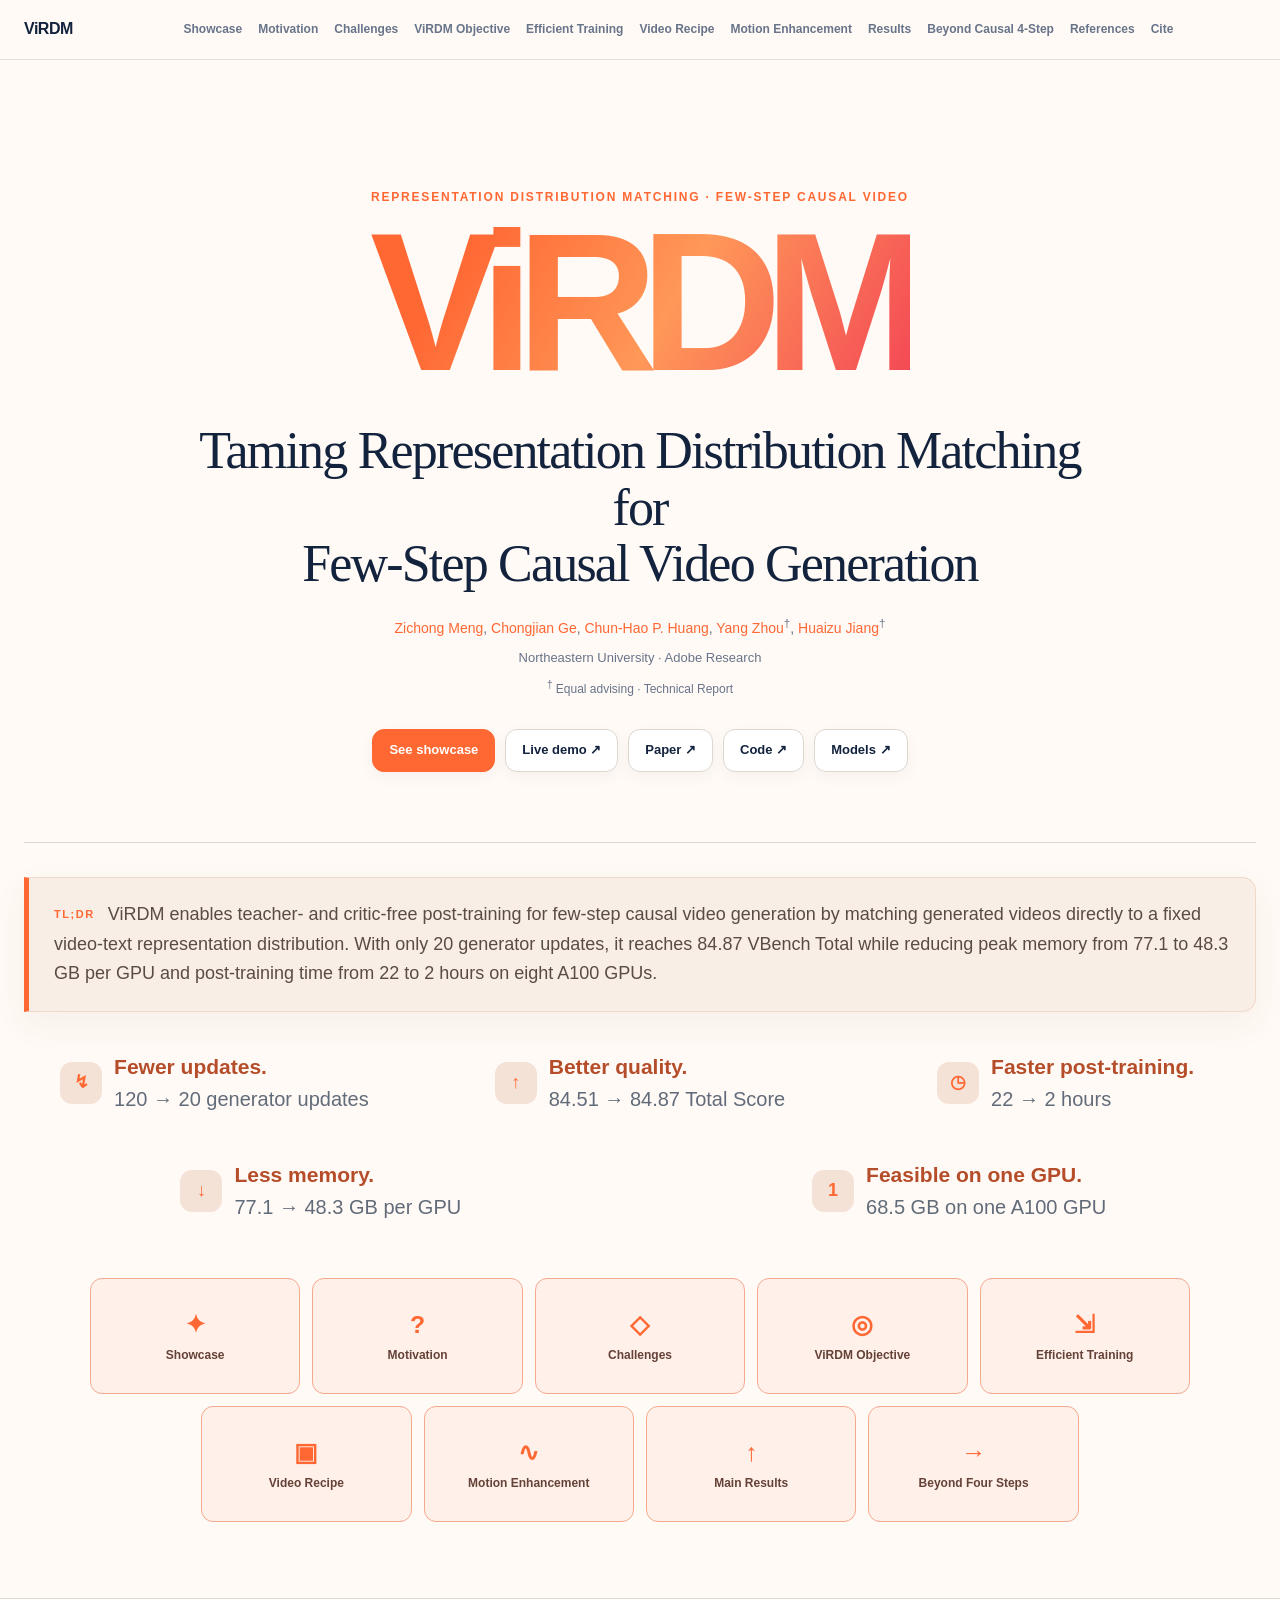
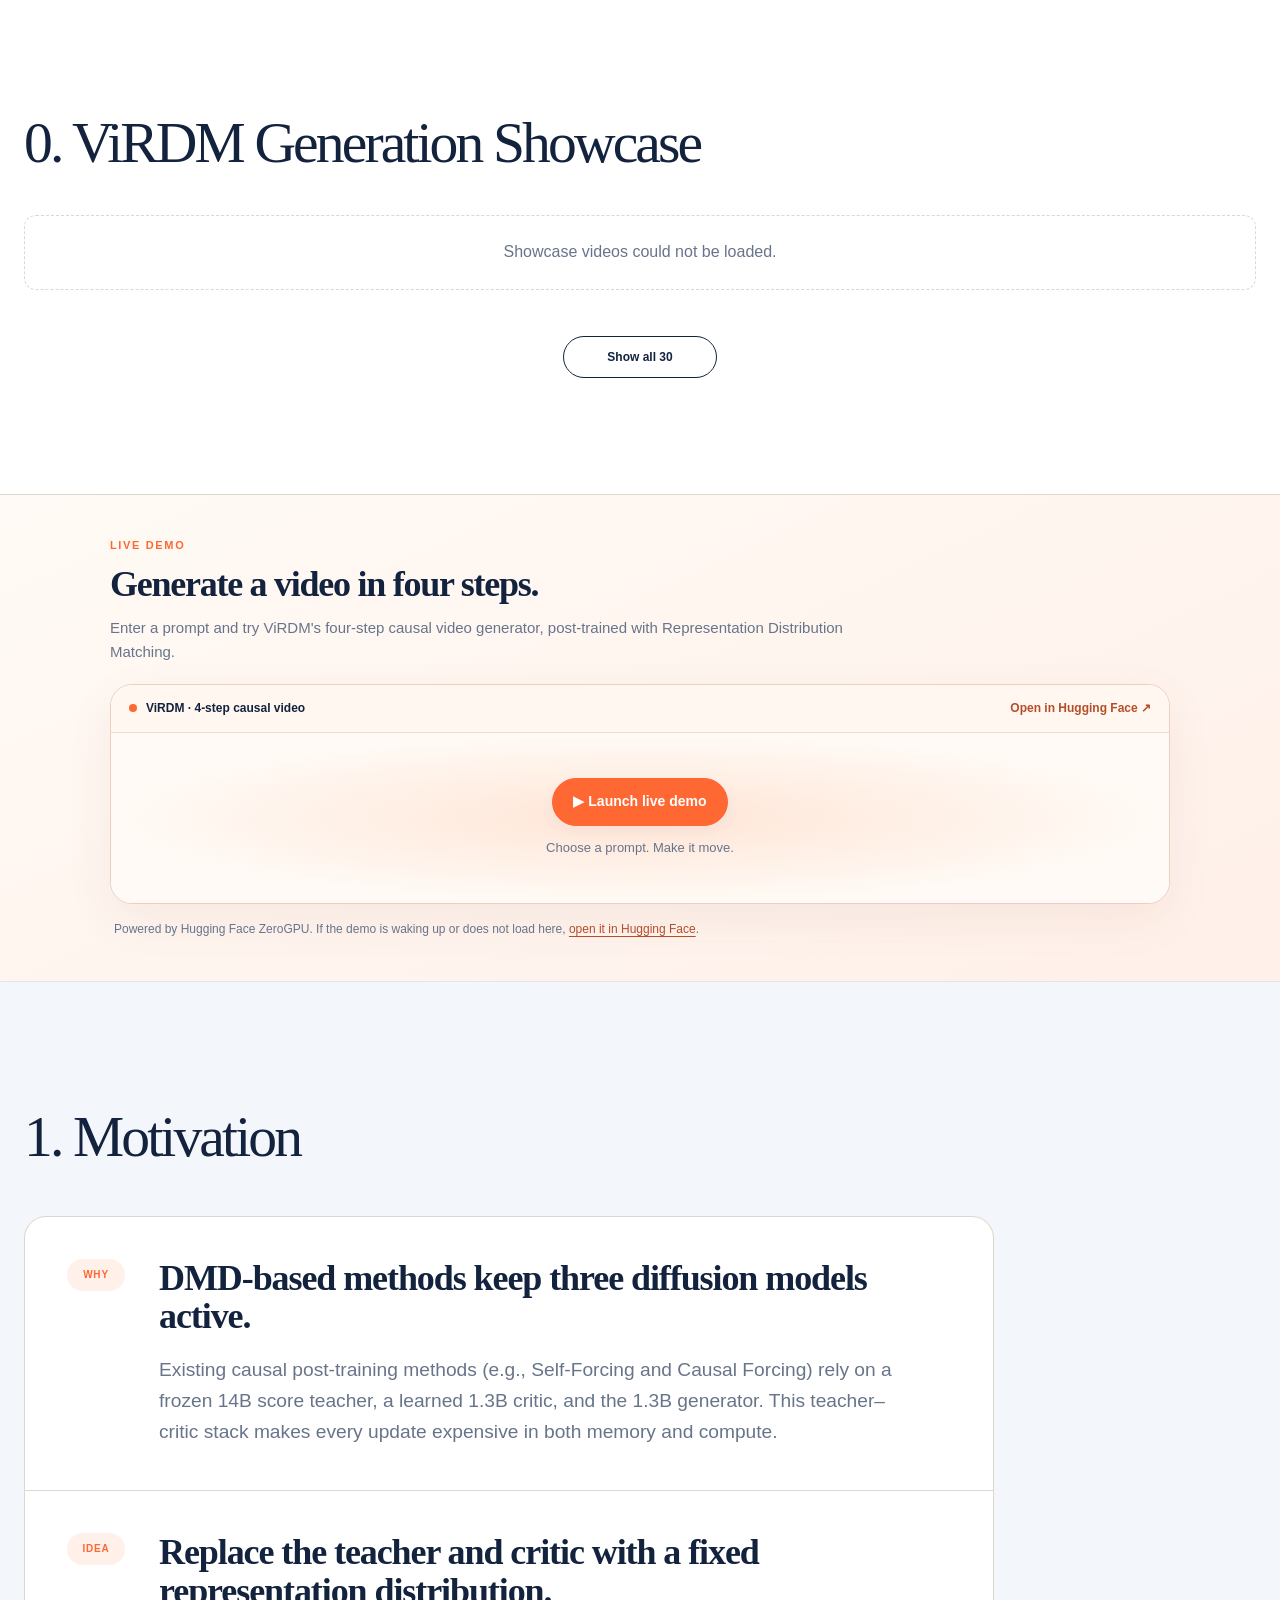
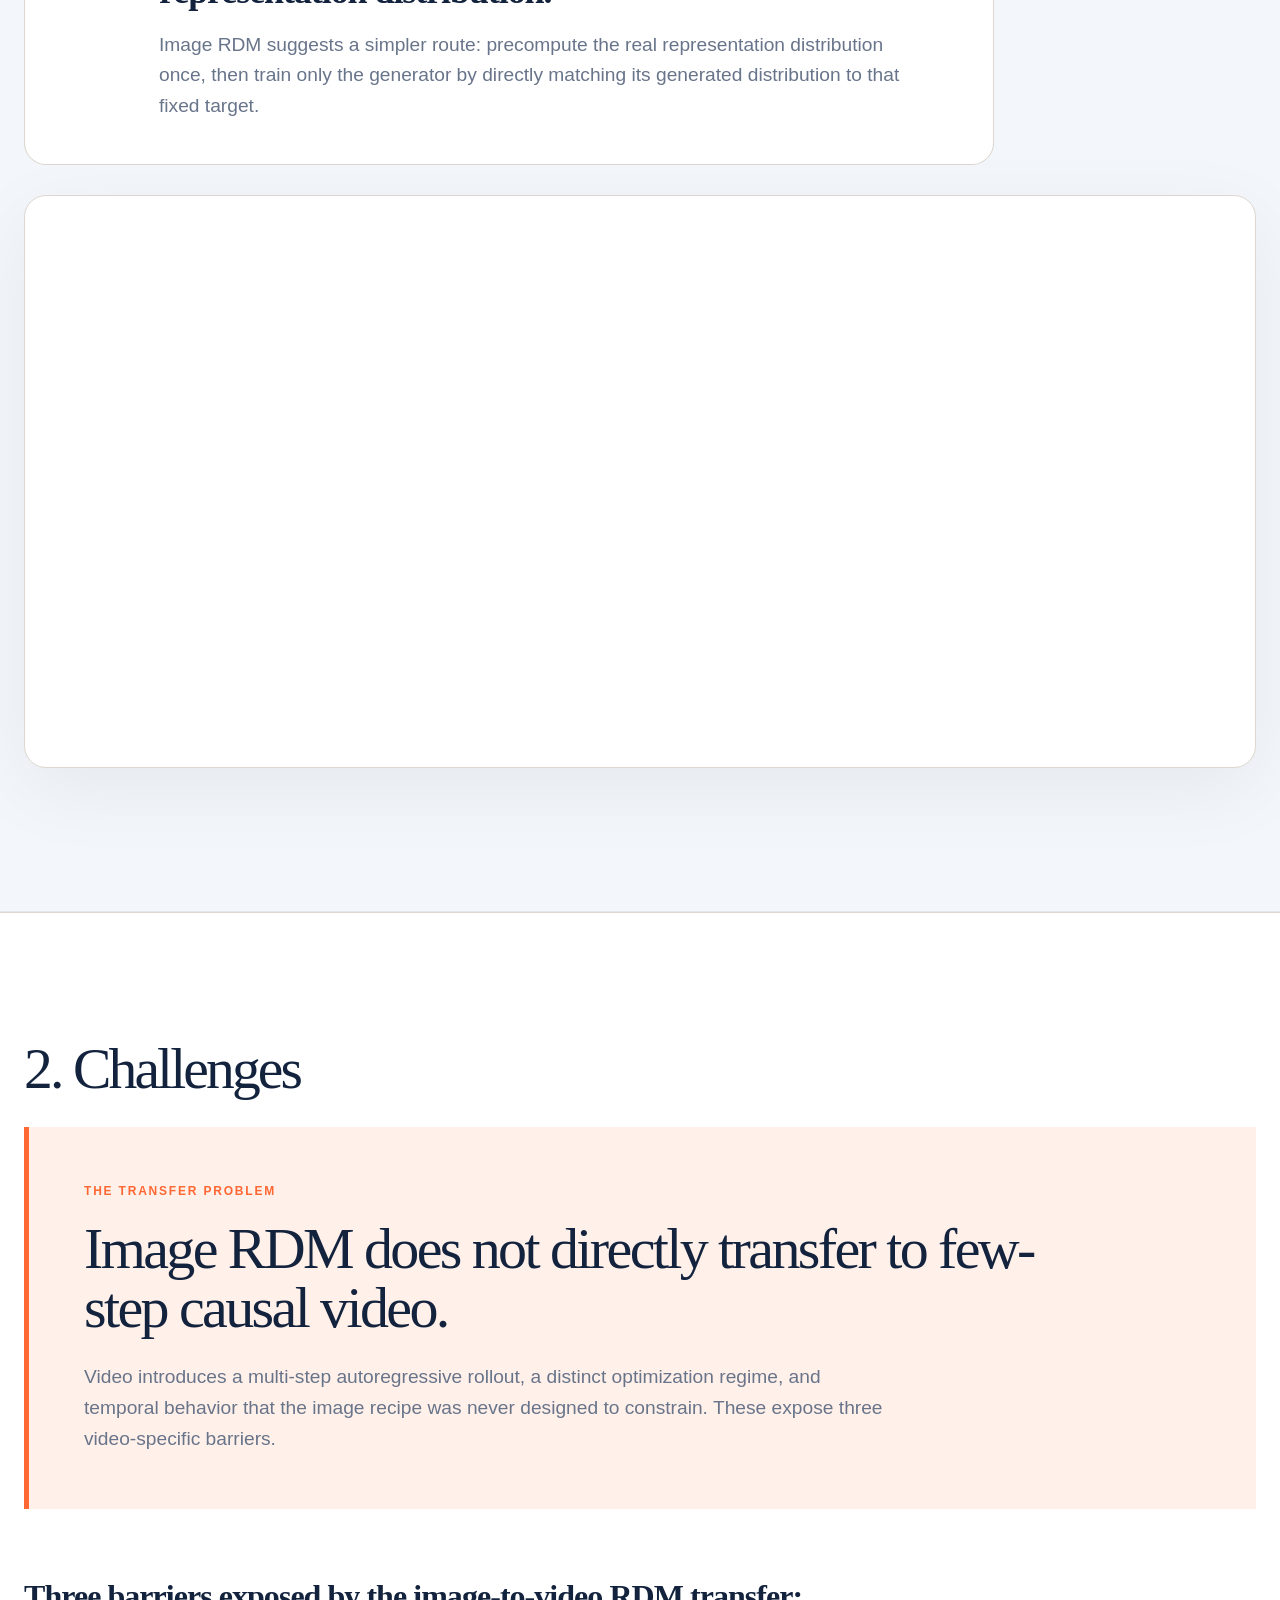
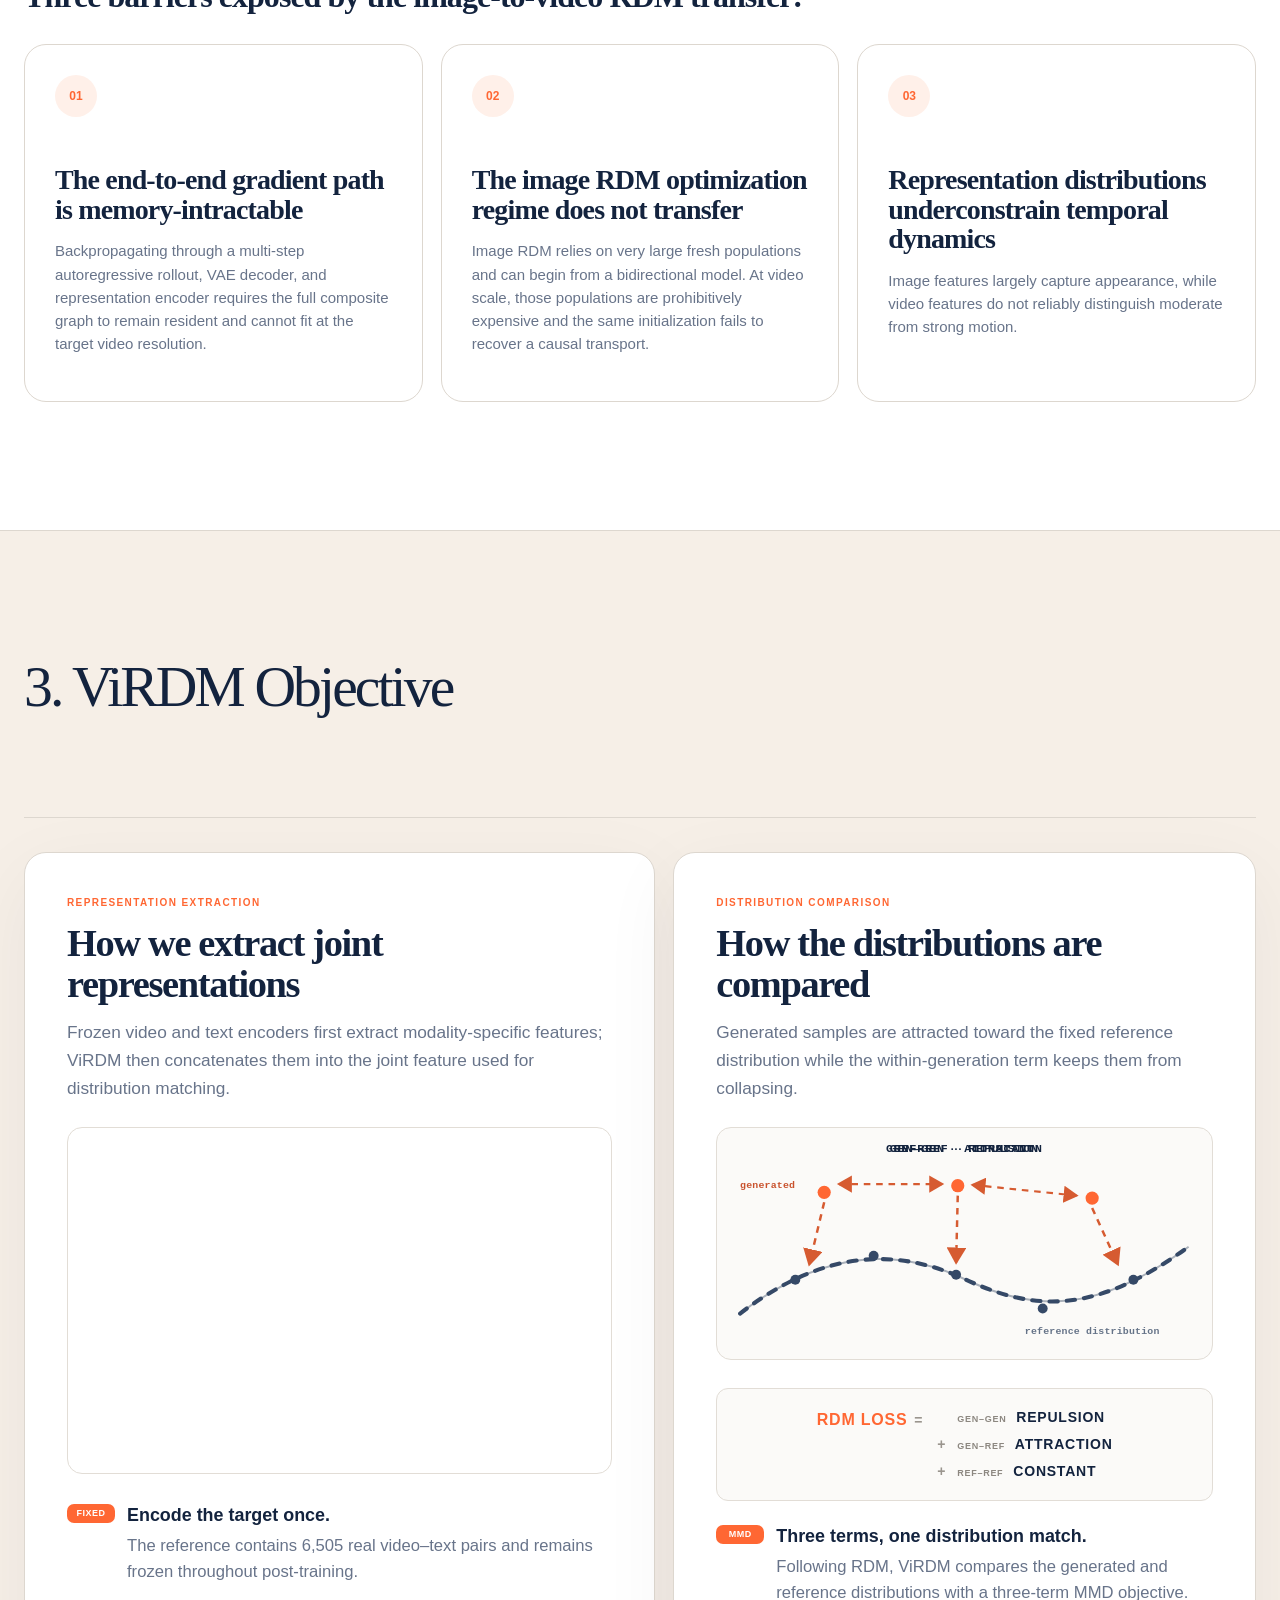
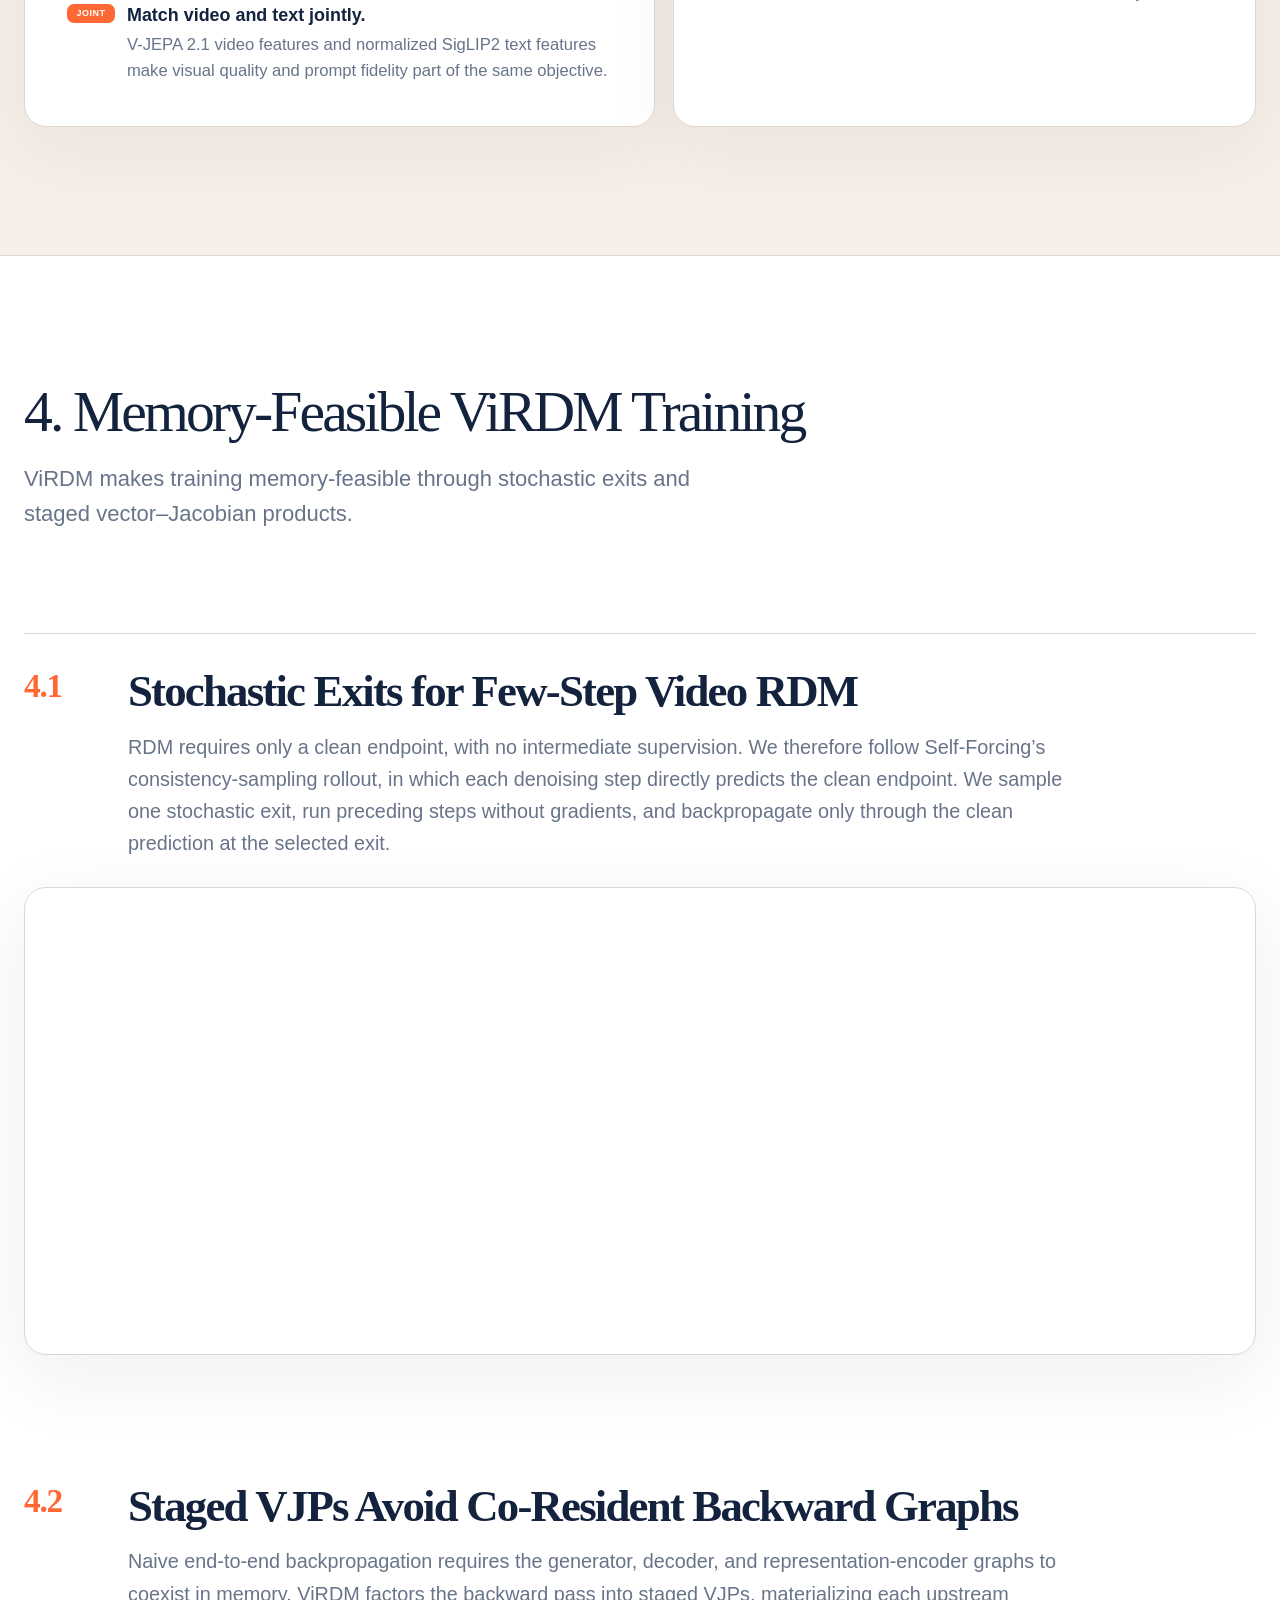
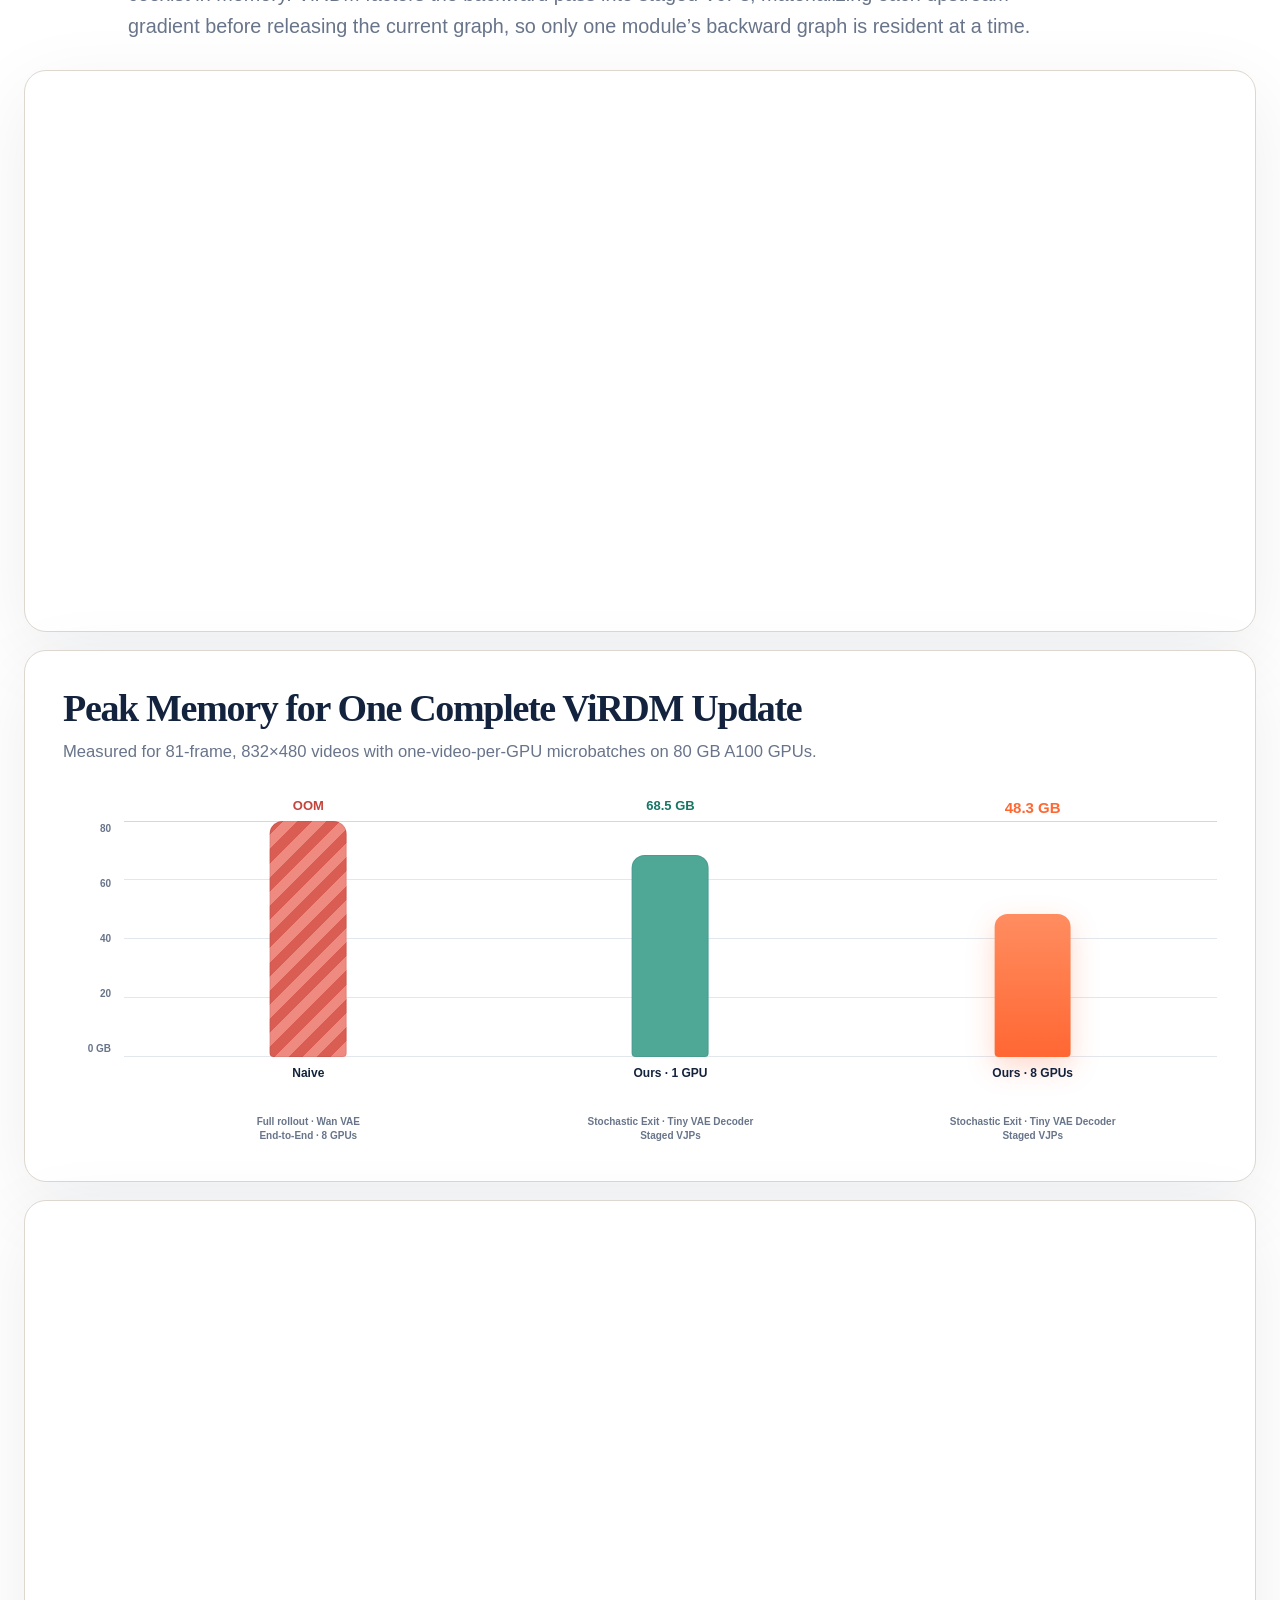
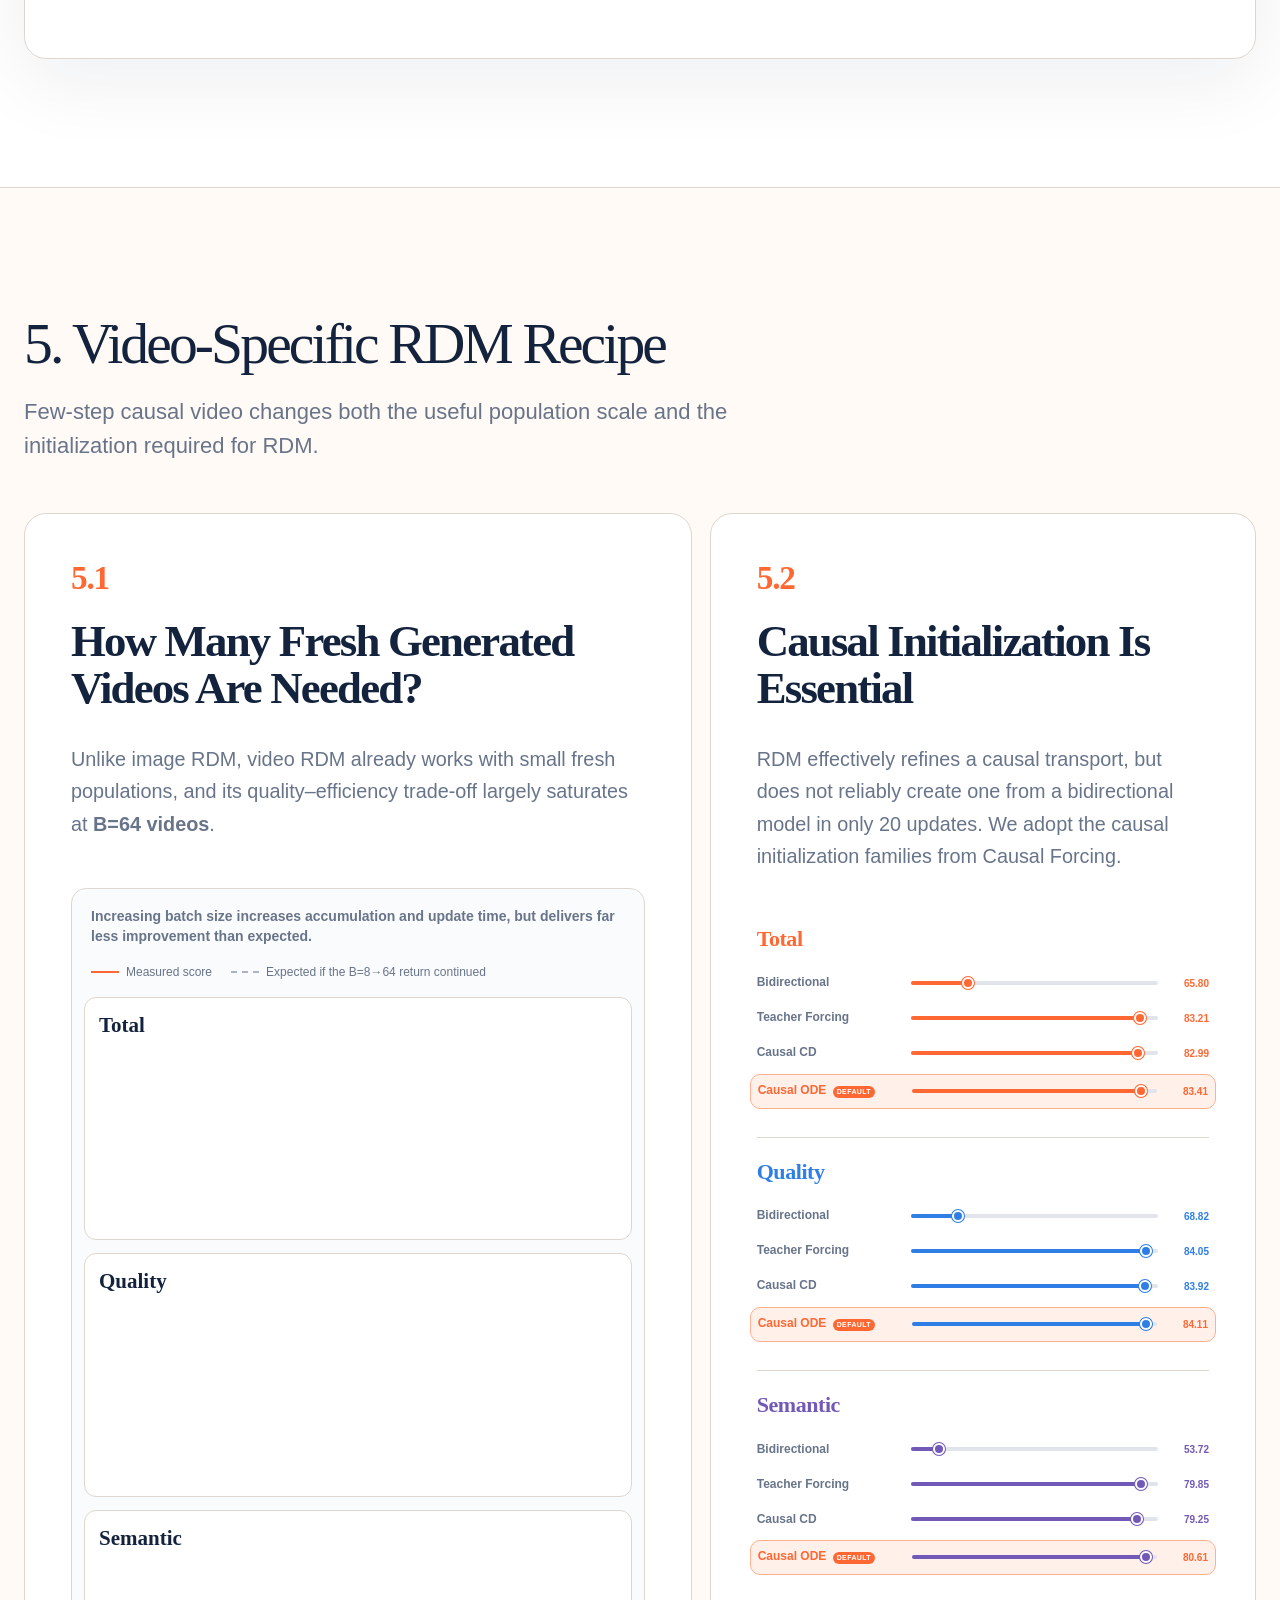
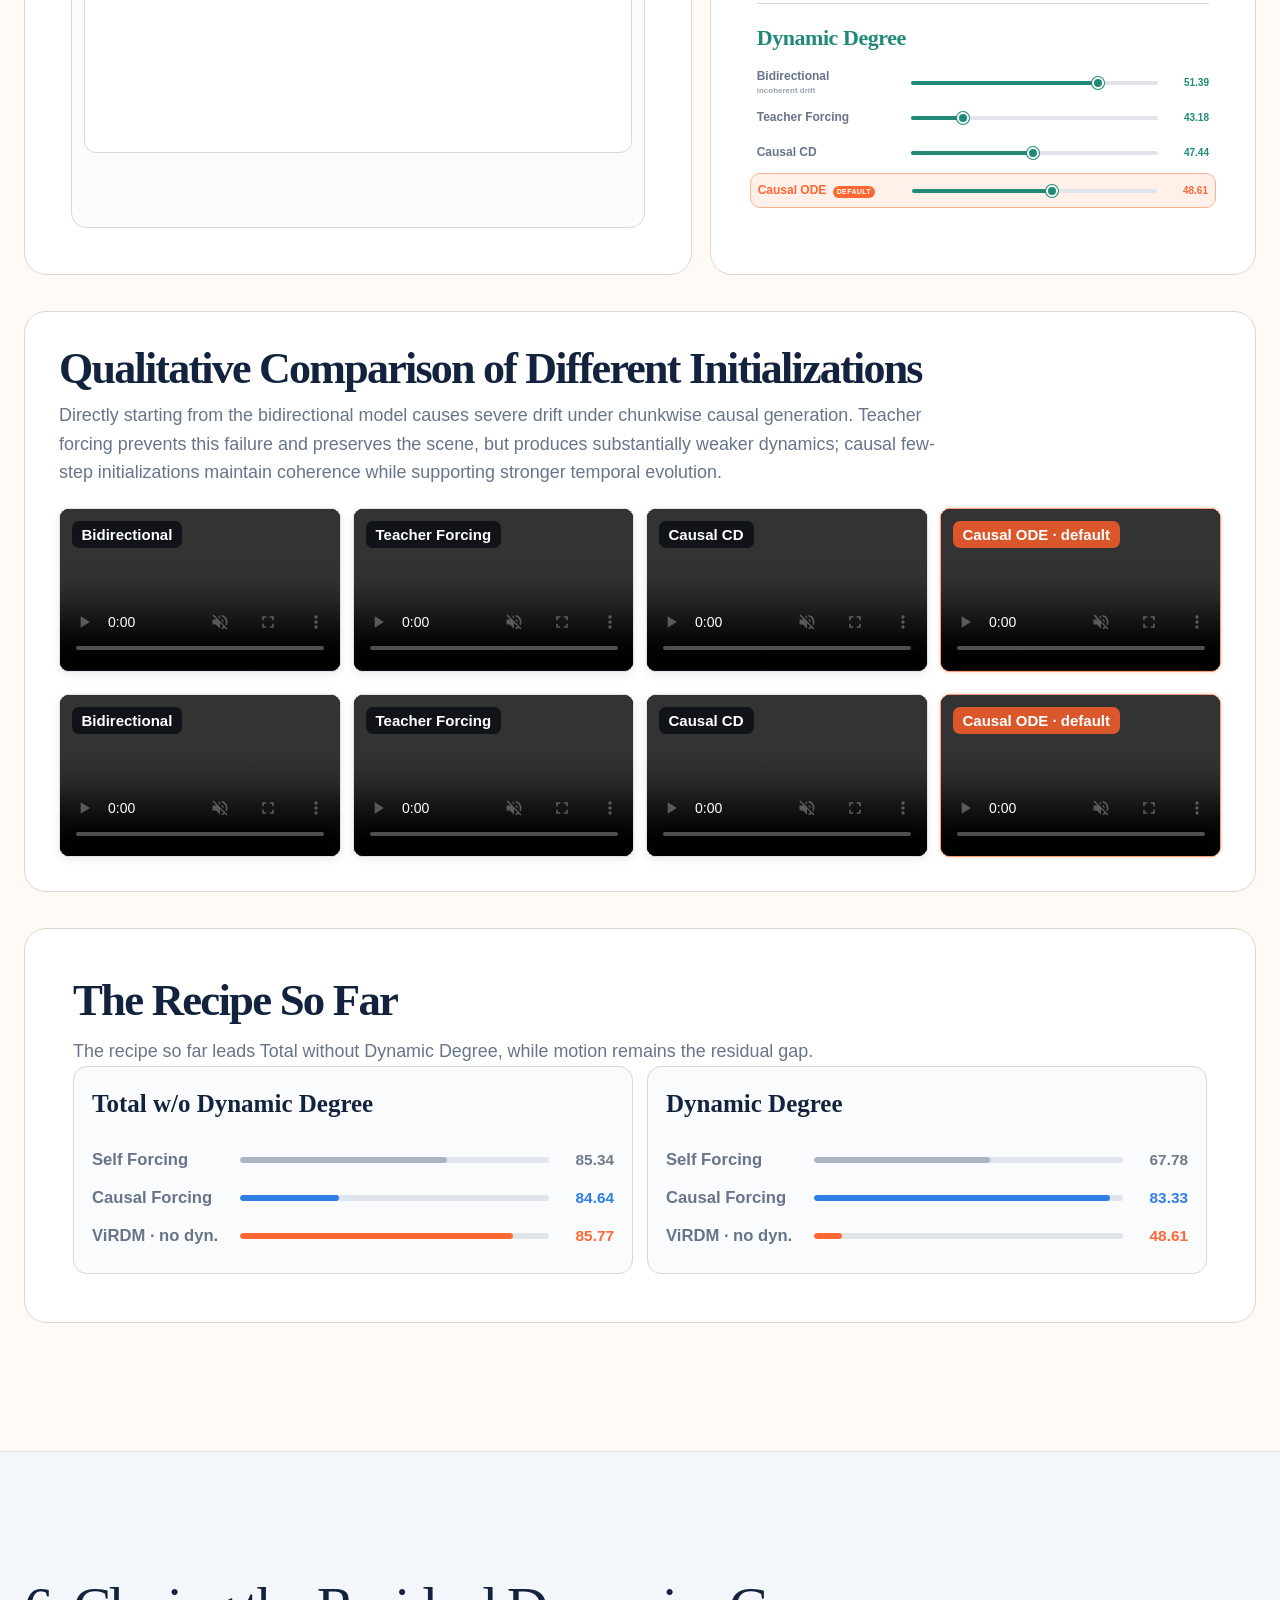
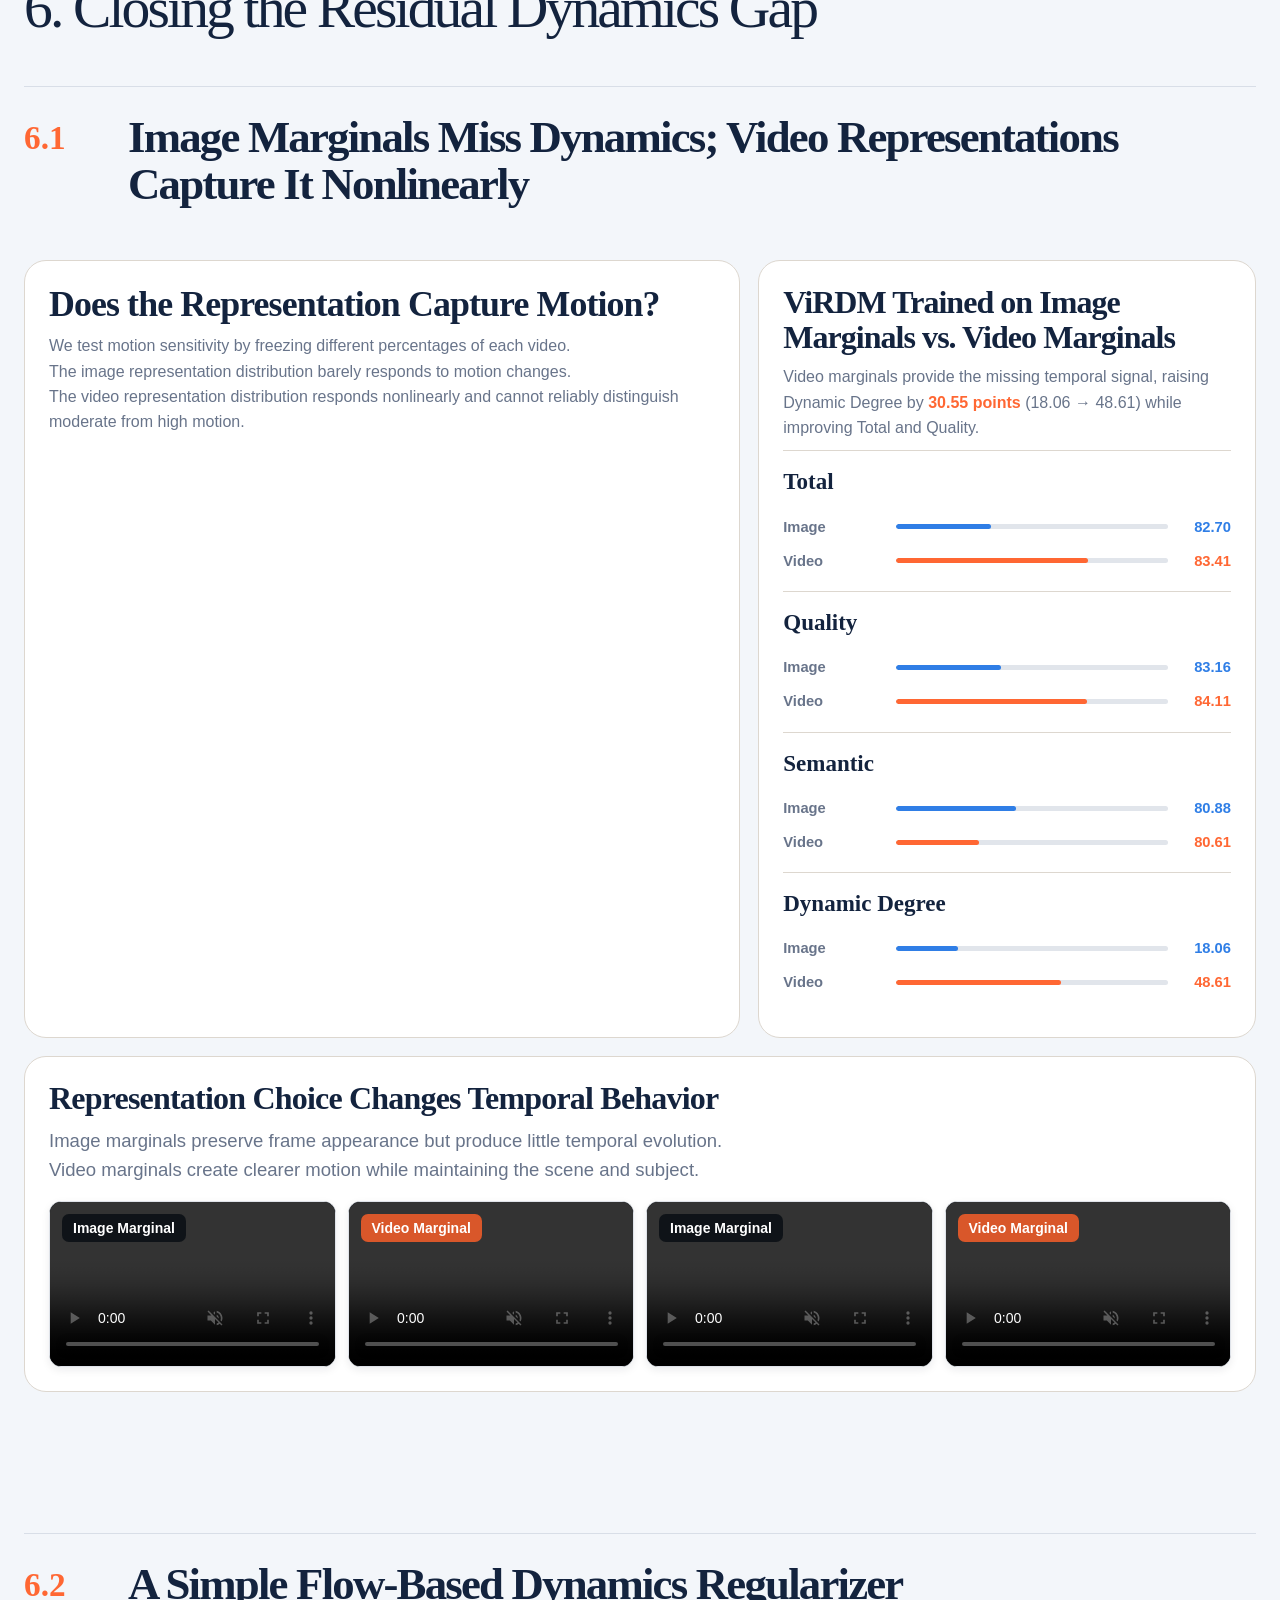
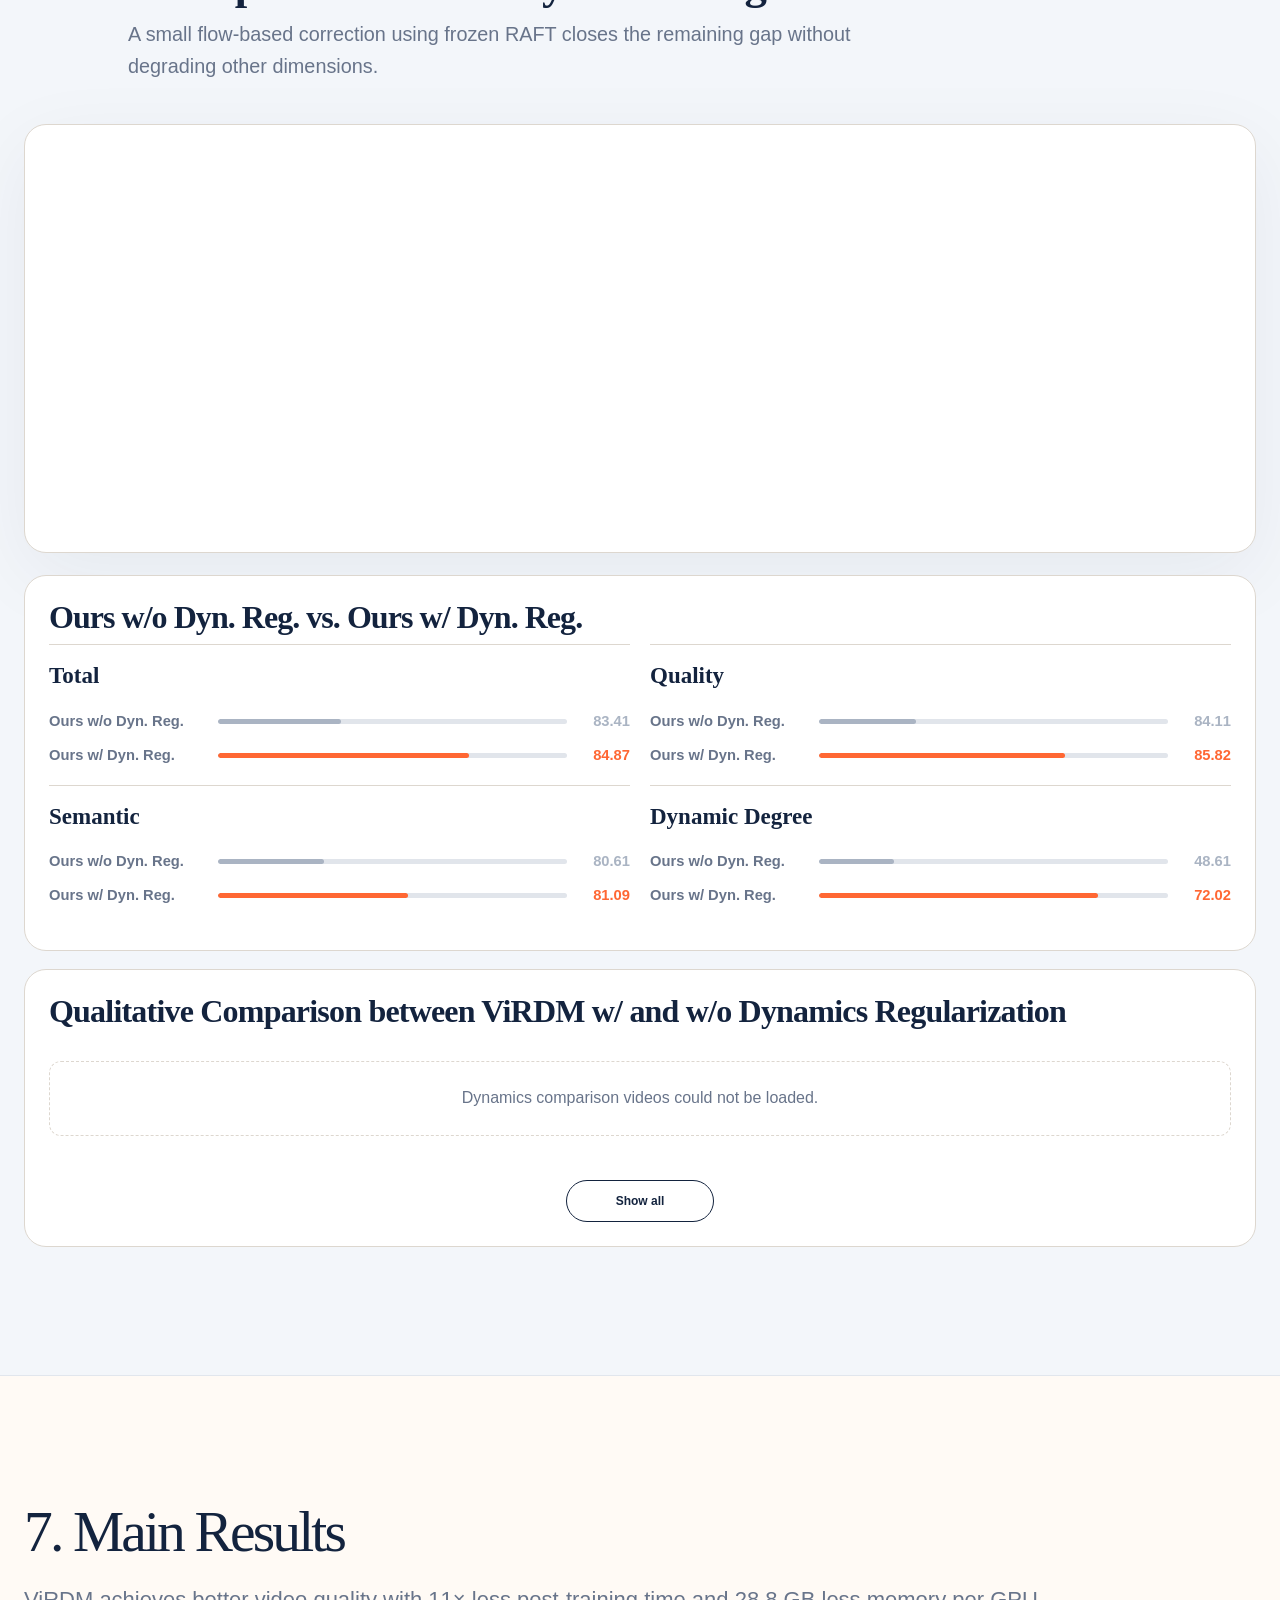
==== ViRDM/index.html @ 703e4b1f "update" ====
<!doctype html>
<html lang="en">
<head>
  <meta charset="utf-8">
  <meta name="viewport" content="width=device-width, initial-scale=1">
  <meta name="description" content="ViRDM removes the online teacher and critic from few-step causal video post-training by matching fixed representation distributions.">
  <meta name="theme-color" content="#fffaf5">
  <title>ViRDM — Few-Step Causal Video Generation</title>
  <link rel="stylesheet" href="assets/css/site.css?v=60">
</head>
<body>
  <aside class="floating-toc" aria-label="Page contents">
    <div class="floating-toc-head"><span>Contents</span><b id="toc-current">01</b></div>
    <div class="floating-toc-list">
      <div class="floating-toc-progress" aria-hidden="true"><i id="toc-progress"></i></div>
      <a href="#top" data-section="top"><span>01</span><strong>Title</strong></a>
      <a href="#showcase" data-section="showcase"><span>02</span><strong>Showcase</strong></a>
      <a href="#demo" data-section="demo"><span>03</span><strong>Live Demo</strong></a>
      <a href="#motivation" data-section="motivation"><span>04</span><strong>Motivation</strong></a>
      <a href="#challenges" data-section="challenges"><span>05</span><strong>Challenges</strong></a>
      <a href="#rdm-objective" data-section="rdm-objective"><span>06</span><strong>ViRDM Objective</strong></a>
      <a href="#efficient-training" data-section="efficient-training"><span>07</span><strong>Efficient Training</strong></a>
      <a href="#video-recipe" data-section="video-recipe"><span>08</span><strong>Video Recipe</strong></a>
      <a href="#motion-enhancement" data-section="motion-enhancement"><span>09</span><strong>Motion Enhancement</strong></a>
      <a href="#results" data-section="results"><span>10</span><strong>Main Results</strong></a>
      <a href="#beyond-causal-4-step" data-section="beyond-causal-4-step"><span>11</span><strong>Beyond Four Steps</strong></a>
      <a href="#references" data-section="references"><span>12</span><strong>References</strong></a>
      <a href="#cite" data-section="cite"><span>13</span><strong>Cite</strong></a>
    </div>
  </aside>

  <nav class="nav" aria-label="Main navigation">
    <a class="brand" href="#top">ViRDM</a>
    <div class="nav-links">
      <a href="#showcase">Showcase</a>
      <a href="#motivation">Motivation</a>
      <a href="#challenges">Challenges</a>
      <a href="#rdm-objective">ViRDM Objective</a>
      <a href="#efficient-training">Efficient Training</a>
      <a href="#video-recipe">Video Recipe</a>
      <a href="#motion-enhancement">Motion Enhancement</a>
      <a href="#results">Results</a>
      <a href="#beyond-causal-4-step">Beyond Causal 4-Step</a>
      <a href="#references">References</a>
      <a href="#cite">Cite</a>
    </div>
  </nav>

  <main id="top">
    <header class="hero shell">
      <p class="eyebrow">Representation Distribution Matching · Few-Step Causal Video</p>
      <h1><span>ViRDM</span></h1>
      <p class="paper-title">Taming Representation Distribution Matching for<br>Few-Step Causal Video Generation</p>
      <p class="authors"><a href="https://cr8br0ze.github.io/" target="_blank" rel="noreferrer">Zichong Meng</a>, <a href="https://chongjiange.github.io/" target="_blank" rel="noreferrer">Chongjian Ge</a>, <a href="https://paulchhuang.github.io/" target="_blank" rel="noreferrer">Chun-Hao P. Huang</a>, <a href="https://yzhou359.github.io/" target="_blank" rel="noreferrer">Yang Zhou</a><sup>&dagger;</sup>, <a href="https://jianghz.me/" target="_blank" rel="noreferrer">Huaizu Jiang</a><sup>&dagger;</sup></p>
      <p class="affiliations">Northeastern University · Adobe Research</p>
      <p class="authors-note"><sup>&dagger;</sup> Equal advising · Technical Report</p>
      <div class="hero-actions" aria-label="Project links">
        <a class="button button-primary" href="#showcase">See showcase</a>
        <a class="button" href="#demo">Live demo ↗</a>
        <a class="button" href="https://arxiv.org/abs/2609.28923" target="_blank" rel="noreferrer">Paper ↗</a>
        <a class="button" href="https://github.com/neu-vi/ViRDM" target="_blank" rel="noreferrer">Code ↗</a>
        <a class="button" href="https://huggingface.co/cr8br0ze/ViRDM" target="_blank" rel="noreferrer">Models ↗</a>
      </div>

      <div class="hero-rule"></div>
      <div class="hero-summary">
        <p class="hero-tldr"><span>TL;DR</span> ViRDM enables teacher- and critic-free post-training for few-step causal video generation by matching generated videos directly to a fixed video-text representation distribution. With only 20 generator updates, it reaches 84.87 VBench Total while reducing peak memory from 77.1 to 48.3 GB per GPU and post-training time from 22 to 2 hours on eight A100 GPUs.</p>
        <div class="key-point-list" aria-label="Headline results">
          <article><i aria-hidden="true">↯</i><p><strong>Fewer updates.</strong> 120 → 20 generator updates</p></article>
          <article><i aria-hidden="true">↑</i><p><strong>Better quality.</strong> 84.51 → 84.87 Total Score</p></article>
          <article><i aria-hidden="true">◷</i><p><strong>Faster post-training.</strong> 22 → 2 hours</p></article>
          <article><i aria-hidden="true">↓</i><p><strong>Less memory.</strong> 77.1 → 48.3 GB per GPU</p></article>
          <article><i aria-hidden="true">1</i><p><strong>Feasible on one GPU.</strong> 68.5 GB on one A100 GPU</p></article>
        </div>
      </div>
    </header>

    <nav class="jump-nav shell" aria-label="Project sections">
      <a href="#showcase"><i aria-hidden="true">✦</i><span>Showcase</span></a>
      <a href="#motivation"><i aria-hidden="true">?</i><span>Motivation</span></a>
      <a href="#challenges"><i aria-hidden="true">◇</i><span>Challenges</span></a>
      <a href="#rdm-objective"><i aria-hidden="true">◎</i><span>ViRDM Objective</span></a>
      <a href="#efficient-training"><i aria-hidden="true">⇲</i><span>Efficient Training</span></a>
      <a href="#video-recipe"><i aria-hidden="true">▣</i><span>Video Recipe</span></a>
      <a href="#motion-enhancement"><i aria-hidden="true">∿</i><span>Motion Enhancement</span></a>
      <a href="#results"><i aria-hidden="true">↑</i><span>Main Results</span></a>
      <a href="#beyond-causal-4-step"><i aria-hidden="true">→</i><span>Beyond Four Steps</span></a>
    </nav>

    <section class="showcase-section" id="showcase">
      <div class="shell">
        <div class="section-head showcase-head">
          <h2>0. ViRDM Generation Showcase</h2>
        </div>
        <div class="showcase-grid" id="showcase-grid"></div>
        <button class="showcase-toggle" id="showcase-toggle" type="button" aria-expanded="false">Show all 30</button>
      </div>
    </section>

    <section class="live-demo-section" id="demo" aria-labelledby="live-demo-title">
      <div class="shell">
        <div class="live-demo-head">
          <p class="section-index">Live demo</p>
          <h2 id="live-demo-title">Generate a video in four steps.</h2>
          <p class="live-demo-copy">Enter a prompt and try ViRDM's four-step causal video generator, post-trained with Representation Distribution Matching.</p>
        </div>
        <div class="live-demo-panel">
          <div class="live-demo-toolbar">
            <span><i aria-hidden="true"></i>ViRDM · 4-step causal video</span>
            <div class="live-demo-tools">
              <button id="collapse-live-demo" type="button" hidden>Collapse demo</button>
              <a href="https://huggingface.co/spaces/cr8br0ze/ViRDM" target="_blank" rel="noopener noreferrer">Open in Hugging Face ↗</a>
            </div>
          </div>
          <div class="live-demo-stage" id="live-demo-stage">
            <div class="live-demo-launch">
              <button class="button button-primary" id="launch-live-demo" type="button">▶ Launch live demo</button>
              <p>Choose a prompt. Make it move.</p>
            </div>
          </div>
          <template id="live-demo-template">
            <iframe
              class="live-demo-frame"
              src="https://cr8br0ze-virdm.hf.space/"
              title="ViRDM live demo: generate a video from a text prompt"
              allow="autoplay; fullscreen"
              allowfullscreen
            ></iframe>
          </template>
        </div>
        <p class="live-demo-note">Powered by Hugging Face ZeroGPU. If the demo is waking up or does not load here, <a href="https://huggingface.co/spaces/cr8br0ze/ViRDM" target="_blank" rel="noopener noreferrer">open it in Hugging Face</a>.</p>
      </div>
    </section>

    <section class="section shell" id="motivation">
      <div class="section-head">
        <h2>1. Motivation</h2>
      </div>

      <div class="overview-copy">
        <article>
          <span>Why</span>
          <div>
            <h3>DMD-based methods keep three diffusion models active.</h3>
            <p>Existing causal post-training methods (e.g., Self-Forcing and Causal Forcing) rely on a frozen 14B score teacher, a learned 1.3B critic, and the 1.3B generator. This teacher–critic stack makes every update expensive in both memory and compute.</p>
          </div>
        </article>
        <article>
          <span>Idea</span>
          <div>
            <h3>Replace the teacher and critic with a fixed representation distribution.</h3>
            <p>Image RDM suggests a simpler route: precompute the real representation distribution once, then train only the generator by directly matching its generated distribution to that fixed target.</p>
          </div>
        </article>
      </div>

      <figure class="overview-diagram idea-teaser">
        <object data="assets/figures/virdm_overview.svg?v=16" type="image/svg+xml" aria-label="Animated comparison of DMD-based post-training and ViRDM"></object>
      </figure>
    </section>

    <section class="section findings-section" id="challenges">
      <div class="shell">
      <div class="challenge-intro">
        <h2>2. Challenges</h2>
      </div>

      <div class="transfer-question">
        <p class="section-index">The transfer problem</p>
        <h3>Image RDM does not directly transfer to few-step causal video.</h3>
        <p class="transfer-detail">Video introduces a multi-step autoregressive rollout, a distinct optimization regime, and temporal behavior that the image recipe was never designed to constrain. These expose three video-specific barriers.</p>
      </div>

      <div class="barrier-heading">
        <h3>Three barriers exposed by the image-to-video RDM transfer:</h3>
      </div>

      <div class="finding-grid">
        <article class="finding">
          <span class="finding-number">01</span>
          <h3>The end-to-end gradient path is memory-intractable</h3>
          <p>Backpropagating through a multi-step autoregressive rollout, VAE decoder, and representation encoder requires the full composite graph to remain resident and cannot fit at the target video resolution.</p>
        </article>
        <article class="finding">
          <span class="finding-number">02</span>
          <h3>The image RDM optimization regime does not transfer</h3>
          <p>Image RDM relies on very large fresh populations and can begin from a bidirectional model. At video scale, those populations are prohibitively expensive and the same initialization fails to recover a causal transport.</p>
        </article>
        <article class="finding">
          <span class="finding-number">03</span>
          <h3>Representation distributions underconstrain temporal dynamics</h3>
          <p>Image features largely capture appearance, while video features do not reliably distinguish moderate from strong motion.</p>
        </article>
      </div>
      </div>
    </section>

    <section class="method-band rdm-method-band" id="rdm-objective">
      <div class="shell">
        <div class="section-head">
          <h2 class="method-title">3. ViRDM Objective</h2>
        </div>

        <section class="rdm-intro" aria-label="Video RDM definition">
          <div class="rdm-definition-grid">
            <article class="rdm-representation-panel">
              <p class="rdm-kicker">Representation extraction</p>
              <h4>How we extract joint representations</h4>
              <p class="rdm-panel-lede">Frozen video and text encoders first extract modality-specific features; ViRDM then concatenates them into the joint feature used for distribution matching.</p>

              <div class="rdm-representation-animation">
                <object data="assets/figures/representation_extraction.svg?v=9" type="image/svg+xml" aria-label="Two-phase extraction of joint video-text representations using V-JEPA 2.1 and SigLIP2"></object>
              </div>

              <ul class="rdm-find-list">
                <li><span>FIXED</span><p><strong>Encode the target once.</strong> The reference contains 6,505 real video–text pairs and remains frozen throughout post-training.</p></li>
                <li><span>JOINT</span><p><strong>Match video and text jointly.</strong> V-JEPA 2.1 video features and normalized SigLIP2 text features make visual quality and prompt fidelity part of the same objective.</p></li>
              </ul>
            </article>

            <article class="rdm-comparison-panel">
              <p class="rdm-kicker">Distribution comparison</p>
              <h4>How the distributions are compared</h4>
              <p class="rdm-panel-lede">Generated samples are attracted toward the fixed reference distribution while the within-generation term keeps them from collapsing.</p>

              <svg class="rdm-manifold" viewBox="0 0 600 280" role="img" aria-label="Animated three-term distribution comparison: generated-generated repulsion, generated-reference attraction, and a constant reference-reference term">
                <defs>
                  <marker id="rdm-arrow" markerWidth="8" markerHeight="8" refX="6" refY="4" orient="auto">
                    <path d="M0,0 L7,4 L0,8 Z" fill="#d65b31"></path>
                  </marker>
                  <marker id="rdm-arrow-gen" markerWidth="8" markerHeight="8" refX="6" refY="4" orient="auto-start-reverse">
                    <path d="M0,0 L7,4 L0,8 Z" fill="#d65b31"></path>
                  </marker>
                </defs>
                <g class="rdm-cycle-captions" aria-hidden="true">
                  <text class="rdm-term-caption rdm-phase-one" x="300" y="29" text-anchor="middle">GEN–GEN · REPULSION</text>
                  <text class="rdm-term-caption rdm-phase-two" x="300" y="29" text-anchor="middle">GEN–REF · ATTRACTION</text>
                  <text class="rdm-term-caption rdm-phase-three" x="300" y="29" text-anchor="middle">REF–REF · CONSTANT</text>
                </g>
                <path class="rdm-manifold-line" d="M28 225 C128 148 217 144 302 184 C390 225 463 223 572 144"></path>
                <path class="rdm-reference-link rdm-phase-three" d="M28 225 C128 148 217 144 302 184 C390 225 463 223 572 144"></path>
                <text class="rdm-svg-label target-label" x="455" y="250" text-anchor="middle">reference distribution</text>
                <g class="rdm-target-points">
                  <circle cx="95" cy="184" r="6"></circle><circle cx="190" cy="155" r="6"></circle><circle cx="290" cy="178" r="6"></circle><circle cx="395" cy="219" r="6"></circle><circle cx="505" cy="184" r="6"></circle>
                </g>
                <g class="rdm-generated-points">
                  <circle cx="130" cy="78" r="8"></circle><circle cx="292" cy="70" r="8"></circle><circle cx="455" cy="85" r="8"></circle>
                </g>
                <g class="rdm-attraction-arrows rdm-phase-two">
                  <line x1="130" y1="90" x2="112" y2="165"></line><line x1="292" y1="82" x2="290" y2="163"></line><line x1="455" y1="97" x2="486" y2="165"></line>
                </g>
                <g class="rdm-phase-one">
                  <line class="rdm-repulsion-arrow" x1="148" y1="68" x2="273" y2="68"></line>
                  <line class="rdm-repulsion-arrow" x1="310" y1="69" x2="436" y2="82"></line>
                </g>
                <text class="rdm-svg-label generated-label" x="28" y="73">generated</text>
              </svg>

              <div class="rdm-loss-summary" aria-label="The three terms of the MMD loss">
                <div class="rdm-loss-title"><strong>RDM LOSS</strong><i>=</i></div>
                <div class="rdm-loss-terms">
                  <span><i></i><small>GEN–GEN</small> REPULSION</span>
                  <span><i>+</i><small>GEN–REF</small> ATTRACTION</span>
                  <span><i>+</i><small>REF–REF</small> CONSTANT</span>
                </div>
              </div>

              <ul class="rdm-find-list rdm-mmd-note">
                <li><span>MMD</span><p><strong>Three terms, one distribution match.</strong> Following RDM, ViRDM compares the generated and reference distributions with a three-term MMD objective.</p></li>
              </ul>
            </article>
          </div>
        </section>

      </div>
    </section>

    <section class="method-band efficient-training-band" id="efficient-training">
      <div class="shell">
        <div class="section-head">
          <h2 class="method-title">4. Memory-Feasible ViRDM Training</h2>
          <p class="lede">ViRDM makes training memory-feasible through stochastic exits and staged vector–Jacobian products.</p>
        </div>

        <section class="method-chapter">
          <article class="method-unit">
            <div class="method-copy">
              <p class="method-number">4.1</p>
              <h4>Stochastic Exits for Few-Step Video RDM</h4>
              <div class="method-prose"><p>RDM requires only a clean endpoint, with no intermediate supervision. We therefore follow Self-Forcing’s consistency-sampling rollout, in which each denoising step directly predicts the clean endpoint. We sample one stochastic exit, run preceding steps without gradients, and backpropagate only through the clean prediction at the selected exit.</p></div>
            </div>
            <div class="animation-frame rollout-animation">
              <object data="assets/figures/stochastic_exit.svg?v=12" type="image/svg+xml" aria-label="Animated stochastic-exit rollout"></object>
            </div>
          </article>

          <article class="method-unit">
            <div class="method-copy">
              <p class="method-number">4.2</p>
              <h4>Staged VJPs Avoid Co-Resident Backward Graphs</h4>
              <p>Naive end-to-end backpropagation requires the generator, decoder, and representation-encoder graphs to coexist in memory. ViRDM factors the backward pass into staged VJPs, materializing each upstream gradient before releasing the current graph, so only one module’s backward graph is resident at a time.</p>
            </div>
            <div class="animation-frame vjp-compare-animation">
              <object data="assets/figures/staged_vjp_compare.svg?v=12" type="image/svg+xml" aria-label="Animated comparison of end-to-end backward and staged vector-Jacobian products"></object>
            </div>
            <figure class="memory-analysis" aria-labelledby="memory-analysis-title">
              <figcaption>
                <strong id="memory-analysis-title">Peak Memory for One Complete ViRDM Update</strong>
                <p>Measured for 81-frame, 832×480 videos with one-video-per-GPU microbatches on 80 GB A100 GPUs.</p>
              </figcaption>
              <div class="memory-bar-chart" role="img" aria-label="Peak memory per GPU: naive end-to-end training exceeds 80 GB, while ViRDM uses 48.3 GB per GPU on eight GPUs and 68.5 GB on one GPU">
                <div class="memory-axis" aria-hidden="true"><span>80</span><span>60</span><span>40</span><span>20</span><span>0 GB</span></div>
                <div class="memory-bar-plot">
                  <div class="memory-gridlines" aria-hidden="true"><i></i><i></i><i></i><i></i><i></i></div>
                  <div class="memory-bars">
                    <article class="memory-bar-item oom-bar" style="--bar-height:100%"><strong>OOM</strong><div class="memory-bar"><i></i></div><p>Naive</p><small>Full rollout · Wan VAE<br>End-to-End · 8 GPUs</small></article>
                    <article class="memory-bar-item feasible-bar" style="--bar-height:85.625%"><strong>68.5 GB</strong><div class="memory-bar"><i></i></div><p>Ours · 1 GPU</p><small>Stochastic Exit · Tiny VAE Decoder<br>Staged VJPs</small></article>
                    <article class="memory-bar-item best-bar" style="--bar-height:60.375%"><strong>48.3 GB</strong><div class="memory-bar"><i></i></div><p>Ours · 8 GPUs</p><small>Stochastic Exit · Tiny VAE Decoder<br>Staged VJPs</small></article>
                  </div>
                </div>
              </div>
            </figure>
            <div class="animation-frame virdm-update-animation">
              <object data="assets/figures/virdm_four_stage_update.svg?v=18" type="image/svg+xml" aria-label="Animated four-stage ViRDM update"></object>
            </div>
          </article>
        </section>

      </div>
    </section>

    <section class="section shell recipe-section" id="video-recipe">
      <div class="section-head">
        <h2>5. Video-Specific RDM Recipe</h2>
        <p class="lede">Few-step causal video changes both the useful population scale and the initialization required for RDM.</p>
      </div>
      <div class="recipe-grid">
        <article class="recipe-card">
          <p class="method-number">5.1</p>
          <h4>How Many Fresh Generated Videos Are Needed?</h4>
          <p>Unlike image RDM, video RDM already works with small fresh populations, and its quality–efficiency trade-off largely saturates at <strong>B=64 videos</strong>.</p>
          <figure class="population-efficiency">
            <p class="efficiency-summary"><strong>Increasing batch size increases accumulation and update time, but delivers far less improvement than expected.</strong></p>
            <div class="efficiency-legend"><span><i class="measured"></i>Measured score</span><span><i class="expected"></i>Expected if the B=8→64 return continued</span></div>
            <div class="efficiency-plots">
              <figure><h5>Total</h5><object data="assets/figures/population_total.svg?v=5" type="image/svg+xml" aria-label="Total score versus accumulation"></object></figure>
              <figure><h5>Quality</h5><object data="assets/figures/population_quality.svg?v=5" type="image/svg+xml" aria-label="Quality score versus accumulation"></object></figure>
              <figure><h5>Semantic</h5><object data="assets/figures/population_semantic.svg?v=5" type="image/svg+xml" aria-label="Semantic score versus accumulation"></object></figure>
            </div>
          </figure>
        </article>
        <article class="recipe-card">
          <p class="method-number">5.2</p>
          <h4>Causal Initialization Is Essential</h4>
          <p>RDM effectively refines a causal transport, but does not reliably create one from a bidirectional model in only 20 updates. We adopt the causal initialization families from Causal Forcing.</p>
          <div class="population-lines initialization-lines" aria-label="Total, quality, and semantic scores by initialization">
            <div class="metric-block total"><h5>Total</h5><div class="score-line"><span>Bidirectional</span><i style="--score:23.2%"></i><b>65.80</b></div><div class="score-line"><span>Teacher Forcing</span><i style="--score:92.84%"></i><b>83.21</b></div><div class="score-line"><span>Causal CD</span><i style="--score:91.96%"></i><b>82.99</b></div><div class="score-line default"><span>Causal ODE <em>default</em></span><i style="--score:93.64%"></i><b>83.41</b></div></div>
            <div class="metric-block quality"><h5>Quality</h5><div class="score-line"><span>Bidirectional</span><i style="--score:19.1%"></i><b>68.82</b></div><div class="score-line"><span>Teacher Forcing</span><i style="--score:95.25%"></i><b>84.05</b></div><div class="score-line"><span>Causal CD</span><i style="--score:94.6%"></i><b>83.92</b></div><div class="score-line default"><span>Causal ODE <em>default</em></span><i style="--score:95.55%"></i><b>84.11</b></div></div>
            <div class="metric-block semantic"><h5>Semantic</h5><div class="score-line"><span>Bidirectional</span><i style="--score:11.63%"></i><b>53.72</b></div><div class="score-line"><span>Teacher Forcing</span><i style="--score:93.28%"></i><b>79.85</b></div><div class="score-line"><span>Causal CD</span><i style="--score:91.41%"></i><b>79.25</b></div><div class="score-line default"><span>Causal ODE <em>default</em></span><i style="--score:95.66%"></i><b>80.61</b></div></div>
            <div class="metric-block dynamic"><h5>Dynamic Degree</h5><div class="score-line"><span>Bidirectional<small>incoherent drift</small></span><i style="--score:75.93%"></i><b>51.39</b></div><div class="score-line"><span>Teacher Forcing</span><i style="--score:21.2%"></i><b>43.18</b></div><div class="score-line"><span>Causal CD</span><i style="--score:49.6%"></i><b>47.44</b></div><div class="score-line default"><span>Causal ODE <em>default</em></span><i style="--score:57.4%"></i><b>48.61</b></div></div>
          </div>
        </article>
        <figure class="initialization-video-figure" aria-labelledby="initialization-video-caption">
          <figcaption id="initialization-video-caption">
            <strong>Qualitative Comparison of Different Initializations</strong>
            <p>Directly starting from the bidirectional model causes severe drift under chunkwise causal generation. Teacher forcing prevents this failure and preserves the scene, but produces substantially weaker dynamics; causal few-step initializations maintain coherence while supporting stronger temporal evolution.</p>
          </figcaption>
          <div class="initialization-video-row">
            <div class="initialization-video-item" data-method="Bidirectional" data-prompt="A slow-motion shot of a fiery volcanic landscape, with molten lava erupting from deep craters. The camera flies through the lava, capturing the intense heat and dramatic splashes as they hit the lens. The lighting is cinematic and moody, casting dramatic shadows and highlighting the vivid orange and red hues. The color grade is high-contrast and dramatic, emphasizing the raw power of the eruption. The background features towering cliffs and dense smoke, creating a sense of awe and danger. A dynamic overhead view, providing a thrilling and immersive experience."><video src="assets/videos/initialization/bidirectional/volcano.mp4" controls muted loop autoplay playsinline preload="metadata" aria-label="Bidirectional initialization, volcanic eruption"></video></div>
            <div class="initialization-video-item" data-method="Teacher Forcing" data-prompt="A slow-motion shot of a fiery volcanic landscape, with molten lava erupting from deep craters. The camera flies through the lava, capturing the intense heat and dramatic splashes as they hit the lens. The lighting is cinematic and moody, casting dramatic shadows and highlighting the vivid orange and red hues. The color grade is high-contrast and dramatic, emphasizing the raw power of the eruption. The background features towering cliffs and dense smoke, creating a sense of awe and danger. A dynamic overhead view, providing a thrilling and immersive experience."><video src="assets/videos/initialization/teacher_forcing/volcano.mp4" controls muted loop autoplay playsinline preload="metadata" aria-label="Teacher forcing initialization, volcanic eruption"></video></div>
            <div class="initialization-video-item" data-method="Causal CD" data-prompt="A slow-motion shot of a fiery volcanic landscape, with molten lava erupting from deep craters. The camera flies through the lava, capturing the intense heat and dramatic splashes as they hit the lens. The lighting is cinematic and moody, casting dramatic shadows and highlighting the vivid orange and red hues. The color grade is high-contrast and dramatic, emphasizing the raw power of the eruption. The background features towering cliffs and dense smoke, creating a sense of awe and danger. A dynamic overhead view, providing a thrilling and immersive experience."><video src="assets/videos/initialization/causal_cd/volcano.mp4" controls muted loop autoplay playsinline preload="metadata" aria-label="Causal CD initialization, volcanic eruption"></video></div>
            <div class="initialization-video-item default" data-method="Causal ODE · default" data-prompt="A slow-motion shot of a fiery volcanic landscape, with molten lava erupting from deep craters. The camera flies through the lava, capturing the intense heat and dramatic splashes as they hit the lens. The lighting is cinematic and moody, casting dramatic shadows and highlighting the vivid orange and red hues. The color grade is high-contrast and dramatic, emphasizing the raw power of the eruption. The background features towering cliffs and dense smoke, creating a sense of awe and danger. A dynamic overhead view, providing a thrilling and immersive experience."><video src="assets/videos/initialization/causal_ode/volcano.mp4" controls muted loop autoplay playsinline preload="metadata" aria-label="Causal ODE initialization, volcanic eruption"></video></div>
          </div>
          <div class="initialization-video-row">
            <div class="initialization-video-item" data-method="Bidirectional" data-prompt="A realistic style paper origami dragon riding a boat through waves, with intricate folds and textures. The dragon has a fierce expression, its eyes glowing with intensity, and its scales shimmering in the sunlight. It is perched on the edge of the boat, wings partially spread, ready to take flight. The boat bobs up and down with the waves, creating a dynamic motion. The water is choppy, with ripples and splashes around the boat, adding to the sense of movement. The background features a clear blue sky with fluffy clouds, and a few seagulls flying overhead. A mid-shot capturing the dragon's powerful stance and the boat's motion."><video src="assets/videos/initialization/bidirectional/dragon.mp4" controls muted loop autoplay playsinline preload="metadata" aria-label="Bidirectional initialization, origami dragon at sea"></video></div>
            <div class="initialization-video-item" data-method="Teacher Forcing" data-prompt="A realistic style paper origami dragon riding a boat through waves, with intricate folds and textures. The dragon has a fierce expression, its eyes glowing with intensity, and its scales shimmering in the sunlight. It is perched on the edge of the boat, wings partially spread, ready to take flight. The boat bobs up and down with the waves, creating a dynamic motion. The water is choppy, with ripples and splashes around the boat, adding to the sense of movement. The background features a clear blue sky with fluffy clouds, and a few seagulls flying overhead. A mid-shot capturing the dragon's powerful stance and the boat's motion."><video src="assets/videos/initialization/teacher_forcing/dragon.mp4" controls muted loop autoplay playsinline preload="metadata" aria-label="Teacher forcing initialization, origami dragon at sea"></video></div>
            <div class="initialization-video-item" data-method="Causal CD" data-prompt="A realistic style paper origami dragon riding a boat through waves, with intricate folds and textures. The dragon has a fierce expression, its eyes glowing with intensity, and its scales shimmering in the sunlight. It is perched on the edge of the boat, wings partially spread, ready to take flight. The boat bobs up and down with the waves, creating a dynamic motion. The water is choppy, with ripples and splashes around the boat, adding to the sense of movement. The background features a clear blue sky with fluffy clouds, and a few seagulls flying overhead. A mid-shot capturing the dragon's powerful stance and the boat's motion."><video src="assets/videos/initialization/causal_cd/dragon.mp4" controls muted loop autoplay playsinline preload="metadata" aria-label="Causal CD initialization, origami dragon at sea"></video></div>
            <div class="initialization-video-item default" data-method="Causal ODE · default" data-prompt="A realistic style paper origami dragon riding a boat through waves, with intricate folds and textures. The dragon has a fierce expression, its eyes glowing with intensity, and its scales shimmering in the sunlight. It is perched on the edge of the boat, wings partially spread, ready to take flight. The boat bobs up and down with the waves, creating a dynamic motion. The water is choppy, with ripples and splashes around the boat, adding to the sense of movement. The background features a clear blue sky with fluffy clouds, and a few seagulls flying overhead. A mid-shot capturing the dragon's powerful stance and the boat's motion."><video src="assets/videos/initialization/causal_ode/dragon.mp4" controls muted loop autoplay playsinline preload="metadata" aria-label="Causal ODE initialization, origami dragon at sea"></video></div>
          </div>
        </figure>
        <article class="dynamics-recipe-card">
          <div class="dynamics-recipe-head">
            <div class="recipe-so-far"><h4>The Recipe So Far</h4><p>The recipe so far leads Total without Dynamic Degree, while motion remains the residual gap.</p></div>
          </div>
          <div class="dynamics-ablation-grid baseline-grid">
            <section class="ablation-metric"><h5>Total w/o Dynamic Degree</h5><div class="ablation-line self"><span>Self Forcing</span><i style="--score:67%"></i><b>85.34</b></div><div class="ablation-line causal"><span>Causal Forcing</span><i style="--score:32%"></i><b>84.64</b></div><div class="ablation-line ours"><span>ViRDM · no dyn.</span><i style="--score:88.5%"></i><b>85.77</b></div></section>
            <section class="ablation-metric"><h5>Dynamic Degree</h5><div class="ablation-line self"><span>Self Forcing</span><i style="--score:56.95%"></i><b>67.78</b></div><div class="ablation-line causal"><span>Causal Forcing</span><i style="--score:95.83%"></i><b>83.33</b></div><div class="ablation-line ours"><span>ViRDM · no dyn.</span><i style="--score:9.03%"></i><b>48.61</b></div></section>
          </div>
        </article>
      </div>
    </section>

    <section class="section motion-gap-section" id="motion-enhancement">
      <div class="shell">
        <div class="section-head">
          <h2>6. Closing the Residual Dynamics Gap</h2>
        </div>

        <article class="motion-chapter">
          <header class="motion-chapter-head">
            <span>6.1</span>
            <div><h3>Image Marginals Miss Dynamics; Video Representations Capture It Nonlinearly</h3></div>
          </header>
          <div class="motion-evidence-grid">
            <figure class="sensitivity-panel">
              <figcaption><strong>Does the Representation Capture Motion?</strong><p>We test motion sensitivity by freezing different percentages of each video.<br>The image representation distribution barely responds to motion changes.<br>The video representation distribution responds nonlinearly and cannot reliably distinguish moderate from high motion.</p></figcaption>
              <object data="assets/figures/temporal_sensitivity.svg?v=4" type="image/svg+xml" aria-label="RDM loss versus percentage of each video frozen in time"></object>
            </figure>
            <section class="controlled-panel" aria-label="Table 6 image versus video representation comparison">
              <header><h4>ViRDM Trained on Image Marginals vs. Video Marginals</h4><p class="panel-summary">Video marginals provide the missing temporal signal, raising Dynamic Degree by <strong>30.55 points</strong> (18.06 → 48.61) while improving Total and Quality.</p></header>
              <div class="controlled-metrics">
                <div class="controlled-metric total"><h5>Total</h5><div class="controlled-line image"><span>Image</span><i style="--score:35%"></i><b>82.70</b></div><div class="controlled-line video"><span>Video</span><i style="--score:70.5%"></i><b>83.41</b></div></div>
                <div class="controlled-metric quality"><h5>Quality</h5><div class="controlled-line image"><span>Image</span><i style="--score:38.7%"></i><b>83.16</b></div><div class="controlled-line video"><span>Video</span><i style="--score:70.3%"></i><b>84.11</b></div></div>
                <div class="controlled-metric semantic"><h5>Semantic</h5><div class="controlled-line image"><span>Image</span><i style="--score:44%"></i><b>80.88</b></div><div class="controlled-line video"><span>Video</span><i style="--score:30.5%"></i><b>80.61</b></div></div>
                <div class="controlled-metric dynamic"><h5>Dynamic Degree</h5><div class="controlled-line image"><span>Image</span><i style="--score:22.6%"></i><b>18.06</b></div><div class="controlled-line video"><span>Video</span><i style="--score:60.8%"></i><b>48.61</b></div></div>
              </div>
            </section>
          </div>
          <figure class="figure4-video-figure">
            <figcaption><strong>Representation Choice Changes Temporal Behavior</strong><p>Image marginals preserve frame appearance but produce little temporal evolution.<br>Video marginals create clearer motion while maintaining the scene and subject.</p></figcaption>
            <div class="figure4-video-grid">
              <div class="figure4-video-item image" data-method="Image Marginal" data-prompt="Along a rainforest suspension bridge, a biologist in a yellow poncho and field vest fills the foreground in HDR 4K with wet leaves and bright insects. First, she checks a notebook, raises binoculars, and freezes as a toucan calls from the canopy. Then she lowers the binoculars, points excitedly, and walks forward carefully while the camera follows, revealing dripping vines, sunlit mist, and a deep green world that feels endless and alive. far from any noise. with the subject filling frame."><video src="assets/videos/representation/image/rainforest.mp4" controls muted loop autoplay playsinline preload="metadata"></video></div>
              <div class="figure4-video-item video" data-method="Video Marginal" data-prompt="Along a rainforest suspension bridge, a biologist in a yellow poncho and field vest fills the foreground in HDR 4K with wet leaves and bright insects. First, she checks a notebook, raises binoculars, and freezes as a toucan calls from the canopy. Then she lowers the binoculars, points excitedly, and walks forward carefully while the camera follows, revealing dripping vines, sunlit mist, and a deep green world that feels endless and alive. far from any noise. with the subject filling frame."><video src="assets/videos/representation/video/rainforest.mp4" controls muted loop autoplay playsinline preload="metadata"></video></div>
              <div class="figure4-video-item image" data-method="Image Marginal" data-prompt="Autumn morning on a moorland trail, a woman in a long tweed coat and emerald scarf stands close to camera in cinematic 4K. She checks a brass compass, steps forward into drifting fog, then pauses as wind tugs her hair and heather bends low. The camera tracks beside her profile, revealing a distant stone ruin emerging for a moment, then dissolving again into mist. Sharp fabric texture, true tones, and subtle film grain create an ancient, mesmerizing atmosphere without any ritual cues."><video src="assets/videos/representation/image/moorland.mp4" controls muted loop autoplay playsinline preload="metadata"></video></div>
              <div class="figure4-video-item video" data-method="Video Marginal" data-prompt="Autumn morning on a moorland trail, a woman in a long tweed coat and emerald scarf stands close to camera in cinematic 4K. She checks a brass compass, steps forward into drifting fog, then pauses as wind tugs her hair and heather bends low. The camera tracks beside her profile, revealing a distant stone ruin emerging for a moment, then dissolving again into mist. Sharp fabric texture, true tones, and subtle film grain create an ancient, mesmerizing atmosphere without any ritual cues."><video src="assets/videos/representation/video/moorland.mp4" controls muted loop autoplay playsinline preload="metadata"></video></div>
            </div>
          </figure>
        </article>

        <article class="motion-chapter">
          <header class="motion-chapter-head">
            <span>6.2</span>
            <div><h3>A Simple Flow-Based Dynamics Regularizer</h3><p>A small flow-based correction using frozen RAFT closes the remaining gap without degrading other dimensions.</p></div>
          </header>
          <figure class="dynamics-regularizer-animation">
            <object data="assets/figures/dynamics_regularizer.svg?v=12" type="image/svg+xml" aria-label="Animated ViRDM dynamics regularizer from generated video through frozen RAFT to a one-sided threshold penalty"></object>
          </figure>
          <section class="controlled-panel controlled-panel-wide" aria-label="Table 6 video representation with and without dynamics regularization">
            <header><h4>Ours w/o Dyn. Reg. vs. Ours w/ Dyn. Reg.</h4></header>
            <div class="controlled-metrics">
              <div class="controlled-metric total"><h5>Total</h5><div class="controlled-line plain"><span>Ours w/o Dyn. Reg.</span><i style="--score:35.3%"></i><b>83.41</b></div><div class="controlled-line regularized"><span>Ours w/ Dyn. Reg.</span><i style="--score:71.8%"></i><b>84.87</b></div></div>
              <div class="controlled-metric quality"><h5>Quality</h5><div class="controlled-line plain"><span>Ours w/o Dyn. Reg.</span><i style="--score:27.8%"></i><b>84.11</b></div><div class="controlled-line regularized"><span>Ours w/ Dyn. Reg.</span><i style="--score:70.6%"></i><b>85.82</b></div></div>
              <div class="controlled-metric semantic"><h5>Semantic</h5><div class="controlled-line plain"><span>Ours w/o Dyn. Reg.</span><i style="--score:30.5%"></i><b>80.61</b></div><div class="controlled-line regularized"><span>Ours w/ Dyn. Reg.</span><i style="--score:54.5%"></i><b>81.09</b></div></div>
              <div class="controlled-metric dynamic"><h5>Dynamic Degree</h5><div class="controlled-line plain"><span>Ours w/o Dyn. Reg.</span><i style="--score:21.5%"></i><b>48.61</b></div><div class="controlled-line regularized"><span>Ours w/ Dyn. Reg.</span><i style="--score:80%"></i><b>72.02</b></div></div>
            </div>
          </section>
          <figure class="figure4-video-figure">
            <figcaption><strong>Qualitative Comparison between ViRDM w/ and w/o Dynamics Regularization</strong></figcaption>
            <div class="dynamics-compare-grid" id="dynamics-compare-grid"></div>
            <button class="results-candidate-toggle" id="dynamics-compare-toggle" type="button" aria-expanded="false">Show all</button>
          </figure>
        </article>
      </div>
    </section>

    <section class="section shell" id="results">
      <div class="section-head">
        <h2>7. Main Results</h2>
        <p class="lede results-lede">ViRDM achieves better video quality with 11× less post-training time and 28.8 GB less memory per GPU.</p>
      </div>

      <article class="results-panel">
        <header><h3>VBench Comparison on Four-Step Causal Video Generation Methods</h3></header>
        <div class="scoreboard-grid" role="img" aria-label="Four-step VBench Total, Quality, and Semantic comparison">
          <section class="scoreboard">
            <h4>Total</h4>
            <div class="score-row"><span>CausVid</span><i style="--score: 24%"></i><strong>81.15</strong></div>
            <div class="score-row"><span>Self-Forcing</span><i style="--score: 72%"></i><strong>84.20</strong></div>
            <div class="score-row"><span>Causal Forcing</span><i style="--score: 77%"></i><strong>84.51</strong></div>
            <div class="score-row ours"><span>ViRDM</span><i style="--score: 83%"></i><strong>84.87</strong></div>
          </section>
          <section class="scoreboard">
            <h4>Quality</h4>
            <div class="score-row"><span>CausVid</span><i style="--score: 18%"></i><strong>83.99</strong></div>
            <div class="score-row"><span>Self-Forcing</span><i style="--score: 48%"></i><strong>84.90</strong></div>
            <div class="score-row"><span>Causal Forcing</span><i style="--score: 64%"></i><strong>85.36</strong></div>
            <div class="score-row ours"><span>ViRDM</span><i style="--score: 80%"></i><strong>85.82</strong></div>
          </section>
          <section class="scoreboard">
            <h4>Semantic</h4>
            <div class="score-row"><span>CausVid</span><i style="--score: 12%"></i><strong>69.79</strong></div>
            <div class="score-row"><span>Self-Forcing</span><i style="--score: 92%"></i><strong>81.39</strong></div>
            <div class="score-row"><span>Causal Forcing</span><i style="--score: 90%"></i><strong>81.09</strong></div>
            <div class="score-row ours"><span>ViRDM</span><i style="--score: 90%"></i><strong>81.09</strong></div>
          </section>
        </div>

      </article>

      <section class="main-results-study" id="study">
        <header class="main-results-study-copy">
          <p class="section-index">User Study</p>
          <h3>People prefer ViRDM.</h3>
          <p>Across 25 participants and 30 prompts, ViRDM leads the matched four-way comparison and is preferred over the variant without dynamics regularization.</p>
        </header>

        <div class="main-results-study-charts">
          <article class="study-chart-card">
            <header><span>(a)</span><div><h4>Matched Four-Step Methods</h4><p>20 prompts · four-way preference</p></div></header>
            <section class="study-metric">
              <h5>Text Alignment</h5>
              <div class="study-line ours"><span>ViRDM</span><i><em style="--preference:40.4%"></em></i><b>40.4%</b></div>
              <div class="study-line self"><span>Self-Forcing</span><i><em style="--preference:32.6%"></em></i><b>32.6%</b></div>
              <div class="study-line"><span>Causal Forcing</span><i><em style="--preference:20.2%"></em></i><b>20.2%</b></div>
              <div class="study-line faint"><span>CausVid</span><i><em style="--preference:6.8%"></em></i><b>6.8%</b></div>
            </section>
            <section class="study-metric">
              <h5>Visual Quality</h5>
              <div class="study-line ours"><span>ViRDM</span><i><em style="--preference:43.0%"></em></i><b>43.0%</b></div>
              <div class="study-line self"><span>Self-Forcing</span><i><em style="--preference:32.6%"></em></i><b>32.6%</b></div>
              <div class="study-line"><span>Causal Forcing</span><i><em style="--preference:20.6%"></em></i><b>20.6%</b></div>
              <div class="study-line faint"><span>CausVid</span><i><em style="--preference:3.8%"></em></i><b>3.8%</b></div>
            </section>
          </article>

          <article class="study-chart-card">
            <header><span>(b)</span><div><h4>Dynamics Regularization</h4><p>10 prompts · pairwise preference</p></div></header>
            <section class="study-metric compact">
              <h5>Text Alignment</h5>
              <div class="study-line ours"><span>ViRDM</span><i><em style="--preference:60.8%"></em></i><b>60.8%</b></div>
              <div class="study-line faint"><span>w/o Dyn. Reg.</span><i><em style="--preference:39.2%"></em></i><b>39.2%</b></div>
            </section>
            <section class="study-metric compact">
              <h5>Visual Quality</h5>
              <div class="study-line ours"><span>ViRDM</span><i><em style="--preference:76.4%"></em></i><b>76.4%</b></div>
              <div class="study-line faint"><span>w/o Dyn. Reg.</span><i><em style="--preference:23.6%"></em></i><b>23.6%</b></div>
            </section>
            <section class="study-metric compact">
              <h5>Dynamics</h5>
              <div class="study-line ours"><span>ViRDM</span><i><em style="--preference:85.6%"></em></i><b>85.6%</b></div>
              <div class="study-line faint"><span>w/o Dyn. Reg.</span><i><em style="--preference:14.4%"></em></i><b>14.4%</b></div>
            </section>
          </article>
        </div>
      </section>

      <div class="resource-grid">
        <article><span>Training stack</span><div class="resource-change"><b>3 models</b><i>→</i><strong>1 generator</strong></div><p>Teacher- and critic-free</p></article>
        <article><span>Peak memory / GPU</span><div class="resource-change"><b>77.1 GB</b><i>→</i><strong>48.3 GB</strong></div><p>−28.8 GB on A100</p></article>
        <article><span>Post-training time</span><div class="resource-change"><b>22 h</b><i>→</i><strong>2 h</strong></div><p>Eight A100 GPUs</p></article>
      </div>

      <section class="results-candidate-gallery" aria-labelledby="results-candidate-title">
        <div class="results-candidate-head">
          <h3 id="results-candidate-title">Qualitative Comparison Between Matched Four-Step Methods</h3>
        </div>
        <div class="results-candidate-grid" id="results-candidate-grid"></div>
        <button class="results-candidate-toggle" id="results-candidate-toggle" type="button" aria-expanded="false">Show all</button>
      </section>
    </section>

    <section class="section shell" id="beyond-causal-4-step">
      <div class="section-head">
        <h2>8. Extension Beyond Four-Step Causal Generation</h2>
      </div>
      <div class="extension-compare-grid">
        <article class="extension-panel">
          <header>
            <p>Causal</p>
            <h3>1 / 2 / 4 Steps</h3>
            <span>We follow ASD, and the first block remains four-step.</span>
          </header>
          <div class="extension-metrics">
            <section class="extension-metric">
              <h4>Total</h4>
              <div class="extension-line step1"><span>1 step</span><i style="--score:70%"></i><b>84.27</b></div>
              <div class="extension-line step2"><span>2 steps</span><i style="--score:76%"></i><b>84.42</b></div>
              <div class="extension-line step4"><span>4 steps</span><i style="--score:88%"></i><b>84.87</b></div>
            </section>
            <section class="extension-metric">
              <h4>Quality</h4>
              <div class="extension-line step1"><span>1 step</span><i style="--score:70%"></i><b>85.04</b></div>
              <div class="extension-line step2"><span>2 steps</span><i style="--score:81%"></i><b>85.44</b></div>
              <div class="extension-line step4"><span>4 steps</span><i style="--score:89%"></i><b>85.82</b></div>
            </section>
            <section class="extension-metric">
              <h4>Semantic</h4>
              <div class="extension-line step1"><span>1 step</span><i style="--score:89%"></i><b>81.17</b></div>
              <div class="extension-line step2"><span>2 steps</span><i style="--score:72%"></i><b>80.35</b></div>
              <div class="extension-line step4"><span>4 steps</span><i style="--score:87%"></i><b>81.09</b></div>
            </section>
          </div>
        </article>
        <article class="extension-panel">
          <header>
            <p>Bidirectional</p>
            <h3>1 / 2 / 4 Steps</h3>
            <span>The complete video is generated as one block.</span>
          </header>
          <div class="extension-metrics">
            <section class="extension-metric">
              <h4>Total</h4>
              <div class="extension-line step1"><span>1 step</span><i style="--score:48%"></i><b>83.12</b></div>
              <div class="extension-line step2"><span>2 steps</span><i style="--score:92%"></i><b>84.53</b></div>
              <div class="extension-line step4"><span>4 steps</span><i style="--score:94%"></i><b>84.56</b></div>
            </section>
            <section class="extension-metric">
              <h4>Quality</h4>
              <div class="extension-line step1"><span>1 step</span><i style="--score:58%"></i><b>84.61</b></div>
              <div class="extension-line step2"><span>2 steps</span><i style="--score:84%"></i><b>85.48</b></div>
              <div class="extension-line step4"><span>4 steps</span><i style="--score:94%"></i><b>85.84</b></div>
            </section>
            <section class="extension-metric">
              <h4>Semantic</h4>
              <div class="extension-line step1"><span>1 step</span><i style="--score:44%"></i><b>77.16</b></div>
              <div class="extension-line step2"><span>2 steps</span><i style="--score:94%"></i><b>80.72</b></div>
              <div class="extension-line step4"><span>4 steps</span><i style="--score:76%"></i><b>79.43</b></div>
            </section>
          </div>
        </article>
      </div>

      <figure class="bidirectional-extension-figure">
        <figcaption><strong>Qualitative Showcase of Four-Step Bidirectional Generation</strong></figcaption>
        <div class="bidirectional-extension-videos" id="bidirectional-extension-videos"></div>
      </figure>
    </section>

    <section class="section references-section" id="references">
      <div class="shell">
        <div class="section-head">
          <h2>9. References</h2>
        </div>
        <ol class="reference-list">
          <li id="ref-dmd"><span>1</span><div><strong>One-step Diffusion with Distribution Matching Distillation</strong><p>T. Yin et al. · CVPR 2024</p><a href="https://arxiv.org/abs/2311.18828" target="_blank" rel="noreferrer">Paper ↗</a></div></li>
          <li id="ref-dmd2"><span>2</span><div><strong>Improved Distribution Matching Distillation for Fast Image Synthesis</strong><p>T. Yin et al. · NeurIPS 2024</p><a href="https://arxiv.org/abs/2405.14867" target="_blank" rel="noreferrer">Paper ↗</a></div></li>
          <li id="ref-rdm"><span>3</span><div><strong>Representation Distribution Matching for One-Step Visual Generation</strong><p>L. Feng et al. · arXiv 2026</p><a href="https://arxiv.org/abs/2607.02375" target="_blank" rel="noreferrer">Paper ↗</a></div></li>
          <li id="ref-consistency"><span>4</span><div><strong>Consistency Models</strong><p>Y. Song et al. · ICML 2023</p><a href="https://arxiv.org/abs/2303.01469" target="_blank" rel="noreferrer">Paper ↗</a></div></li>
          <li id="ref-self-forcing"><span>5</span><div><strong>Self Forcing: Bridging the Train-Test Gap in Autoregressive Video Diffusion</strong><p>X. Huang et al. · NeurIPS 2025</p><a href="https://arxiv.org/abs/2506.08009" target="_blank" rel="noreferrer">Paper ↗</a></div></li>
          <li id="ref-causal-forcing"><span>6</span><div><strong>Causal Forcing: Autoregressive Diffusion Distillation Done Right for High-Quality Real-Time Interactive Video Generation</strong><p>H. Zhu et al. · ICML 2026</p><a href="https://arxiv.org/abs/2602.02214" target="_blank" rel="noreferrer">Paper ↗</a></div></li>
          <li id="ref-dinov2"><span>7</span><div><strong>DINOv2: Learning Robust Visual Features without Supervision</strong><p>M. Oquab et al. · TMLR 2024</p><a href="https://arxiv.org/abs/2304.07193" target="_blank" rel="noreferrer">Paper ↗</a></div></li>
          <li id="ref-vjepa"><span>8</span><div><strong>V-JEPA 2.1: Unlocking Dense Features in Video Self-Supervised Learning</strong><p>L. Mur-Labadia et al. · arXiv 2026</p><a href="https://arxiv.org/abs/2603.14482" target="_blank" rel="noreferrer">Paper ↗</a></div></li>
          <li id="ref-raft"><span>9</span><div><strong>RAFT: Recurrent All-Pairs Field Transforms for Optical Flow</strong><p>Z. Teed and J. Deng · ECCV 2020</p><a href="https://arxiv.org/abs/2003.12039" target="_blank" rel="noreferrer">Paper ↗</a></div></li>
          <li id="ref-vbench"><span>10</span><div><strong>VBench: Comprehensive Benchmark Suite for Video Generative Models</strong><p>Z. Huang et al. · arXiv 2023</p><a href="https://arxiv.org/abs/2311.17982" target="_blank" rel="noreferrer">Paper ↗</a></div></li>
          <li id="ref-asd"><span>11</span><div><strong>Towards One-Step Causal Video Generation via Adversarial Self-Distillation</strong><p>Y. Yang et al. · ICLR 2026</p><a href="https://arxiv.org/abs/2511.01419" target="_blank" rel="noreferrer">Paper ↗</a></div></li>
          <li id="ref-causvid"><span>12</span><div><strong>From Slow Bidirectional to Fast Autoregressive Video Diffusion Models</strong><p>T. Yin et al. · CVPR 2025</p><a href="https://arxiv.org/abs/2412.07772" target="_blank" rel="noreferrer">Paper ↗</a></div></li>
          <li id="ref-wan"><span>13</span><div><strong>Wan: Open and Advanced Large-Scale Video Generative Models</strong><p>Team Wan et al. · arXiv 2025</p><a href="https://arxiv.org/abs/2503.20314" target="_blank" rel="noreferrer">Paper ↗</a></div></li>
          <li id="ref-tiny-vae"><span>14</span><div><strong>TAEHV: Tiny AutoEncoder for Hunyuan Video</strong><p>O. Boer Bohan · 2025</p><a href="https://github.com/madebyollin/taehv" target="_blank" rel="noreferrer">Project ↗</a></div></li>
          <li id="ref-siglip2"><span>15</span><div><strong>SigLIP 2: Multilingual Vision-Language Encoders with Improved Semantic Understanding, Localization, and Dense Features</strong><p>M. Tschannen et al. · 2025</p><a href="https://arxiv.org/abs/2502.14786" target="_blank" rel="noreferrer">Paper ↗</a></div></li>
        </ol>
      </div>
    </section>

    <section class="section shell citation" id="cite">
      <div class="section-head">
        <h2>10. BibTeX</h2>
      </div>
      <div class="code-block">
        <button id="copy-bibtex" type="button">Copy</button>
        <pre id="bibtex">@article{meng2026virdm,
  title   = {ViRDM: Taming Representation Distribution Matching for
             Few-Step Causal Video Generation},
  author  = {Meng, Zichong and Ge, Chongjian and Huang, Chun-Hao P. and Zhou, Yang and Jiang, Huaizu},
  journal = {arXiv preprint arXiv:2609.28923},
  year    = {2026}
}</pre>
      </div>
    </section>
  </main>

  <footer>
    <div class="shell"><strong>ViRDM</strong></div>
  </footer>
  <script src="assets/data/demos.js"></script>
  <script src="assets/js/site.js?v=28"></script>
</body>
</html>
---- ViRDM/assets/css/site.css ----
:root {
  --paper: #fffaf5;
  --paper-2: #f6efe7;
  --ink: #13233e;
  --muted: #68748a;
  --line: #ddd7cf;
  --orange: #ff6733;
  --accent: var(--orange);
  --orange-soft: #fff0e9;
  --blue: #2f7ee6;
  --purple: #7259b7;
  --dark: #0a1322;
  --dark-2: #101d30;
  --white: #fff;
  --shell: 1240px;
  --radius: 22px;
  --sans: Inter, ui-sans-serif, -apple-system, BlinkMacSystemFont, "Segoe UI", sans-serif;
  --serif: Iowan Old Style, "Palatino Linotype", Georgia, serif;
}

* { box-sizing: border-box; }
html { scroll-behavior: smooth; }
body {
  margin: 0;
  color: var(--ink);
  background: var(--paper);
  font-family: var(--sans);
  line-height: 1.55;
  -webkit-font-smoothing: antialiased;
}
img, video, object { display: block; max-width: 100%; }
button, a { font: inherit; }
a { color: inherit; }
.shell { width: min(var(--shell), calc(100% - 48px)); margin-inline: auto; }

.nav {
  position: relative;
  z-index: 1;
  min-height: 60px;
  padding: 0 max(24px, calc((100vw - var(--shell)) / 2));
  display: flex;
  align-items: center;
  gap: 28px;
  border-bottom: 1px solid color-mix(in srgb, var(--line) 75%, transparent);
  background: color-mix(in srgb, var(--paper) 88%, transparent);
  backdrop-filter: blur(18px) saturate(140%);
}
.brand { display: flex; align-items: center; gap: 9px; font-weight: 800; text-decoration: none; letter-spacing: -.03em; }
.brand-mark { width: 27px; height: 27px; display: grid; place-items: center; border-radius: 8px; color: white; background: var(--orange); font-size: 14px; }
.nav-links { display: flex; gap: 2px; margin-inline: auto; }
.nav-links a { padding: 8px 7px; color: var(--muted); text-decoration: none; font-size: 12px; font-weight: 650; border-radius: 8px; }
.nav-links a:hover { color: var(--ink); background: var(--paper-2); }
.preview-pill { padding: 7px 11px; border: 1px solid var(--line); border-radius: 99px; color: var(--muted); font-size: 11px; font-weight: 750; letter-spacing: .08em; text-transform: uppercase; }

.hero { padding-block: clamp(70px, 10vw, 130px) 34px; text-align: center; }
.eyebrow, .section-index, .card-kicker { margin: 0 0 18px; color: var(--orange); font-size: 12px; font-weight: 800; letter-spacing: .15em; text-transform: uppercase; }
.hero h1 { margin: 0; font-size: clamp(86px, 16vw, 196px); line-height: .8; letter-spacing: -.09em; }
.hero h1 span { color: transparent; background: linear-gradient(120deg, var(--orange) 18%, #ff9858 55%, #f34355); -webkit-background-clip: text; background-clip: text; }
.paper-title { margin: 42px auto 0; max-width: 900px; font-family: var(--serif); font-size: clamp(27px, 4.2vw, 52px); line-height: 1.08; letter-spacing: -.035em; }
.hero-tldr { margin: 0 0 31px; padding: 22px 25px; border: 1px solid #efd9ca; border-left: 5px solid var(--orange); border-radius: 0 14px 14px 0; color: #594b45; background: #f8eee6; font-size: clamp(15px, 1.45vw, 18px); line-height: 1.65; text-align: left; text-wrap: pretty; box-shadow: 0 12px 34px rgba(122, 73, 45, .06); }
.hero-tldr > span { display: inline-block; margin-right: 8px; color: var(--orange); font-size: 11px; font-weight: 850; letter-spacing: .14em; text-transform: uppercase; vertical-align: 2px; }
.hero-tldr strong { color: var(--ink); font-weight: 800; }
.hero-copy { max-width: 920px; margin: 30px auto 0; font-size: clamp(17px, 1.8vw, 22px); font-weight: 500; line-height: 1.45; }
.tldr-label { display: inline-block; margin-right: 8px; color: var(--orange); font-size: 11px; font-weight: 850; letter-spacing: .14em; vertical-align: 2px; }
.authors { margin: 22px 0 0; color: var(--muted); font-size: 14px; }
.authors a { color: var(--orange); text-decoration: none; }
.authors a:hover { text-decoration: underline; }
.affiliations { margin: 9px 0 0; color: var(--muted); font-size: 13px; }
.authors-note { margin: 9px 0 0; color: var(--muted); font-size: 12px; }
.hero-actions { margin-top: 30px; display: flex; justify-content: center; flex-wrap: wrap; gap: 10px; }
.button { min-height: 43px; padding: 10px 16px; display: inline-flex; align-items: center; justify-content: center; border: 1px solid var(--line); border-radius: 12px; background: white; text-decoration: none; font-weight: 700; font-size: 13px; box-shadow: 0 5px 16px rgba(19,35,62,.04); }
.button-primary { border-color: var(--orange); background: var(--orange); color: white; }
.button.disabled { color: #9098a7; cursor: default; }
.hero-rule { height: 1px; margin: 70px 0 34px; background: var(--line); }
.hero-summary { display: block; text-align: left; }
.summary-lead { margin: 0; max-width: 500px; font-family: var(--serif); font-size: clamp(20px, 2.4vw, 29px); line-height: 1.25; }
.stat-grid { display: grid; grid-template-columns: repeat(5, 1fr); gap: 1px; overflow: hidden; border: 1px solid var(--line); border-radius: 15px; background: var(--line); }
.stat-grid article { min-height: 110px; padding: 20px 16px; display: flex; flex-direction: column; justify-content: space-between; background: white; }
.stat-grid strong { font-size: clamp(25px, 3vw, 39px); letter-spacing: -.05em; }
.stat-grid span { color: var(--muted); font-size: 11px; font-weight: 700; text-transform: uppercase; letter-spacing: .07em; }

.key-point-list { display: grid; grid-template-columns: repeat(6, minmax(0, 1fr)); gap: 28px clamp(26px, 3.5vw, 48px); }
.key-point-list article { grid-column: span 2; min-width: 0; padding: 8px 0; display: flex; justify-content: center; align-items: center; gap: 12px; text-align: left; }
.key-point-list article:nth-child(n+4) { grid-column: span 3; }
.key-point-list i { flex: 0 0 42px; width: 42px; height: 42px; display: grid; place-items: center; border-radius: 12px; color: var(--orange); background: #f5e2d6; font-size: 18px; font-style: normal; font-weight: 850; }
.key-point-list p { margin: 0; color: #626b79; font-size: clamp(18px, 1.65vw, 20px); line-height: 1.48; text-align: left; }
.key-point-list strong { display: block; margin-bottom: 3px; color: #b64d2a; font-size: clamp(19px, 1.75vw, 21px); }

.jump-nav { max-width: 1100px; padding-block: 14px clamp(54px, 6vw, 76px); display: grid; grid-template-columns: repeat(10, minmax(0, 1fr)); gap: 12px; }
.jump-nav a { grid-column: span 2; }
.jump-nav a:nth-child(6) { grid-column: 2 / span 2; }
.jump-nav a { min-height: 116px; padding: 16px 8px 13px; display: flex; flex-direction: column; justify-content: center; align-items: center; gap: 10px; border: 1px solid #f3a98e; border-radius: 12px; color: #654237; background: var(--orange-soft); text-align: center; text-decoration: none; transition: transform .18s ease, border-color .18s ease, background .18s ease, box-shadow .18s ease; }
.jump-nav a:hover { border-color: var(--orange); background: #ffe5da; box-shadow: 0 12px 28px rgba(255, 103, 51, .11); transform: translateY(-3px); }
.jump-nav i { color: var(--orange); font: 800 1.55rem/1 var(--sans); font-style: normal; }
.jump-nav span { font-size: 12px; font-weight: 750; line-height: 1.2; }

.floating-toc { position: fixed; z-index: 80; top: 50%; left: 28px; width: 178px; padding: 4px 0; color: #505a6b; transform: translateY(-50%); transition: width .3s cubic-bezier(.2, .75, .2, 1); }
.floating-toc-head { min-height: 30px; padding: 2px 7px 9px 16px; display: flex; justify-content: space-between; align-items: center; gap: 12px; overflow: hidden; }
.floating-toc-head span { color: #858c98; font-size: 10px; font-weight: 800; letter-spacing: .14em; text-transform: uppercase; white-space: nowrap; }
.floating-toc-head b { color: var(--orange); font-size: 11px; font-variant-numeric: tabular-nums; }
.floating-toc-list { position: relative; display: grid; gap: 1px; }
.floating-toc-progress { position: absolute; z-index: 2; top: 8px; bottom: 8px; left: 2px; width: 2px; overflow: hidden; border-radius: 99px; background: rgba(75, 83, 109, .13); }
.floating-toc-progress i { position: absolute; inset: 0 0 auto; height: 0; display: block; border-radius: inherit; background: linear-gradient(var(--orange), #ff9858 62%, #f34355); transition: height .35s cubic-bezier(.2, .7, .2, 1); }
.floating-toc a { position: relative; min-height: 31px; padding: 0 8px 0 16px; display: grid; grid-template-columns: 30px minmax(0, 1fr); align-items: center; gap: 5px; overflow: hidden; color: inherit; text-decoration: none; transition: color .22s ease, transform .22s ease; }
.floating-toc a:hover, .floating-toc a.active { color: var(--ink); transform: translateX(3px); }
.floating-toc a > span { color: #a0a5ae; font-size: 9px; font-weight: 750; font-variant-numeric: tabular-nums; letter-spacing: .04em; transition: color .22s ease; }
.floating-toc a.active > span { color: var(--orange); }
.floating-toc a strong { overflow: hidden; font-size: 11px; font-weight: 650; letter-spacing: -.01em; text-overflow: ellipsis; white-space: nowrap; }

.video-hero { padding: 85px 0 55px; color: white; background: var(--dark); }
.section { padding-block: clamp(80px, 10vw, 145px); }
#motivation { position: relative; isolation: isolate; }
#motivation::before { content: ""; position: absolute; z-index: -1; top: 0; bottom: 0; left: 50%; width: 100vw; transform: translateX(-50%); background: #f3f6fa; border-block: 1px solid #e1e6ed; }
.section-head { margin-bottom: 50px; }
.section-head h2 { margin: 0; font-family: var(--serif); font-size: clamp(40px, 6vw, 76px); font-weight: 500; letter-spacing: -.05em; line-height: .98; }
.section-head.inverse h2 { color: white; }
.lede { max-width: 720px; color: var(--muted); font-size: clamp(17px, 1.9vw, 22px); }
.results-lede { max-width: none; white-space: nowrap; }
.inverse .lede { color: #aebbd0; }
.split-head { display: grid; grid-template-columns: 1.2fr .8fr; align-items: end; gap: 70px; }
.split-head .lede { margin: 0; }


.showcase-section { padding-block: clamp(72px, 9vw, 118px); border-block: 1px solid var(--line); background: #fff; }
.showcase-head { margin-bottom: 28px; display: flex; align-items: end; justify-content: space-between; gap: 34px; }
.showcase-head h2 { margin: 0; font-family: var(--serif); font-size: clamp(42px, 6vw, 72px); font-weight: 500; letter-spacing: -.05em; line-height: .98; }
.showcase-head .lede { max-width: 500px; margin: 0; text-align: right; }
.showcase-grid { display: grid; grid-template-columns: repeat(3, minmax(0, 1fr)); gap: 13px; }
.showcase-video { position: relative; min-width: 0; overflow: hidden; border: 1px solid #d8dde5; border-radius: 13px; background: #0b1018; box-shadow: 0 8px 22px rgba(19, 35, 62, .07); transition: transform .25s ease, box-shadow .25s ease; }
.showcase-video.is-collapsed { display: none; }
.showcase-video:hover { z-index: 2; transform: translateY(-4px); box-shadow: 0 14px 32px rgba(19, 35, 62, .15); }
.showcase-video::after { content: attr(data-prompt); position: absolute; inset: auto 0 0; z-index: 2; box-sizing: border-box; max-height: 100%; padding: 46px 14px 40px; overflow: hidden; color: white; background: linear-gradient(to top, rgba(4, 8, 14, .96), rgba(4, 8, 14, .7), transparent); font-size: 10px; line-height: 1.4; opacity: 0; pointer-events: none; transform: translateY(100%); transition: opacity .28s ease, transform .28s ease; }
.showcase-video:hover::after { opacity: 1; transform: translateY(0); }
.showcase-video video { width: 100%; aspect-ratio: 832 / 480; display: block; object-fit: cover; background: #0b1018; }
.showcase-toggle { min-width: 154px; margin: 30px auto 0; padding: 11px 23px; display: block; border: 1px solid var(--ink); border-radius: 999px; color: var(--ink); background: transparent; font-size: 12px; font-weight: 800; cursor: pointer; transition: color .2s ease, background .2s ease, border-color .2s ease; }
.showcase-toggle:hover { border-color: var(--orange); color: white; background: var(--orange); }

.live-demo-section { padding-block: 42px; background: linear-gradient(155deg, var(--paper), var(--orange-soft)); scroll-margin-top: 16px; }
.live-demo-section > .shell { max-width: 1060px; }
.live-demo-head { margin-bottom: 20px; }
.live-demo-head .section-index { margin-bottom: 10px; font-size: 11px; }
.live-demo-head h2 { margin: 0; font-family: var(--serif); font-size: clamp(27px, 3vw, 36px); font-weight: 700; letter-spacing: -.035em; line-height: 1.12; }
.live-demo-copy { max-width: 750px; margin: 12px 0 0; color: var(--muted); font-size: 15px; line-height: 1.6; }
.live-demo-panel { overflow: hidden; border: 1px solid #edcfbf; border-radius: var(--radius); background: white; box-shadow: 0 16px 48px rgba(122, 73, 45, .07); }
.live-demo-toolbar { min-height: 48px; padding: 12px 18px; display: flex; align-items: center; justify-content: space-between; gap: 14px; border-bottom: 1px solid #efddd2; background: #fff7f0; font-size: 12px; font-weight: 700; }
.live-demo-toolbar > span { display: inline-flex; align-items: center; gap: 9px; }
.live-demo-tools { display: flex; flex-wrap: wrap; align-items: center; gap: 16px; }
.live-demo-tools button { padding: 0; border: 0; color: var(--muted); background: none; font: inherit; text-decoration: underline; text-underline-offset: 3px; cursor: pointer; }
.live-demo-toolbar i { width: 8px; height: 8px; flex: 0 0 8px; border-radius: 50%; background: var(--orange); }
.live-demo-toolbar a, .live-demo-note a { color: #b64d2a; text-underline-offset: 3px; }
.live-demo-toolbar a { white-space: nowrap; text-decoration: none; }
.live-demo-toolbar a:hover { text-decoration: underline; }
.live-demo-launch { min-height: 170px; padding: 28px 20px; display: flex; flex-direction: column; align-items: center; justify-content: center; gap: 12px; background: radial-gradient(ellipse at center, #ffe5d6, #fffaf5 70%); text-align: center; }
.live-demo-launch .button { padding: 12px 20px; border-radius: 999px; font-size: 14px; cursor: pointer; }
.live-demo-launch p { margin: 0; color: var(--muted); font-size: 13px; }
.live-demo-frame { display: block; width: 100%; height: 760px; border: 0; background: white; }
.live-demo-note { margin: 16px 4px 0; color: var(--muted); font-size: 12px; line-height: 1.6; }

.finding-grid { display: grid; grid-template-columns: repeat(3, 1fr); gap: 18px; }
.overview-copy { max-width: 970px; display: grid; gap: 1px; overflow: hidden; border: 1px solid var(--line); border-radius: var(--radius); background: var(--line); }
.overview-copy article { padding: clamp(25px, 4vw, 42px); display: grid; grid-template-columns: 72px 1fr; gap: 20px; background: white; }
.overview-copy article > span { width: 58px; height: 32px; display: grid; place-items: center; border-radius: 99px; color: var(--orange); background: var(--orange-soft); font-size: 10px; font-weight: 850; letter-spacing: .08em; text-transform: uppercase; }
.overview-copy h3 { margin: 0; font-family: var(--serif); font-size: clamp(25px, 3vw, 36px); line-height: 1.08; letter-spacing: -.03em; }
.overview-copy p { max-width: 760px; margin-bottom: 0; color: var(--muted); font-size: clamp(18px, 1.5vw, 20px); line-height: 1.6; }
.findings-section { width: 100%; background: #fff; border-top: 1px solid var(--line); }
.transfer-question { margin: 30px 0 45px; padding: clamp(30px, 5vw, 55px); border-left: 5px solid var(--orange); background: var(--orange-soft); }
.transfer-question h3 { max-width: 950px; margin: 0; font-family: var(--serif); font-size: clamp(32px, 5vw, 58px); font-weight: 500; line-height: 1.02; letter-spacing: -.045em; }
.transfer-question .transfer-detail { max-width: 800px; margin: 25px 0 0; color: var(--muted); font-size: clamp(18px, 1.5vw, 20px); line-height: 1.6; }
.barrier-heading { margin: 70px 0 30px; }
.barrier-heading h3 { max-width: none; margin: 0; font-family: var(--serif); font-size: clamp(23px, 2.5vw, 32px); font-weight: 750; line-height: 1.1; letter-spacing: -.03em; white-space: nowrap; }
.challenge-intro { margin: 0 0 30px; }
.challenge-intro h2 { margin: 0; font-family: var(--serif); font-size: clamp(40px, 6vw, 76px); font-weight: 500; letter-spacing: -.05em; line-height: .98; }
.challenge-intro p { margin: 14px 0 0; color: var(--muted); font-size: 20px; }
.finding { padding: 30px; border: 1px solid var(--line); border-radius: var(--radius); background: white; }
.finding-number { width: 42px; height: 42px; display: grid; place-items: center; margin-bottom: 48px; border-radius: 50%; background: var(--orange-soft); color: var(--orange); font-size: 12px; font-weight: 850; }
.finding h3, .extension-grid h3 { margin: 0; font-family: var(--serif); font-size: 28px; line-height: 1.05; letter-spacing: -.03em; }
.finding p { color: var(--muted); font-size: 15px; }
.paper-figure { margin: 70px 0 0; }
.paper-figure img { width: 100%; height: auto; }
.paper-figure figcaption { margin-top: 14px; color: var(--muted); font-size: 13px; }
.teaser-figure { padding: 20px; border: 1px solid var(--line); border-radius: var(--radius); background: white; }
.idea-teaser { margin-top: 30px; }
.overview-diagram { margin-inline: 0; overflow: hidden; border: 1px solid var(--line); border-radius: var(--radius); background: white; box-shadow: 0 22px 80px rgba(19,35,62,.06); }
.overview-diagram object { width: 100%; aspect-ratio: 1400 / 650; }
.overview-diagram figcaption { padding: 0 24px 22px; color: var(--muted); font-size: 13px; }

.method-band { padding-block: clamp(80px, 10vw, 140px); background: var(--paper-2); border-block: 1px solid var(--line); }
.efficient-training-band { border-top: 0; background: #fff; }
.method-band > .shell > .section-head { margin-bottom: clamp(65px, 8vw, 110px); }
.method-band .method-title { font-size: clamp(40px, 5vw, 64px); white-space: nowrap; }
.rdm-intro { padding-top: 34px; border-top: 1px solid var(--line); }
.rdm-definition-grid { display: grid; grid-template-columns: 1.04fr .96fr; gap: 18px; align-items: stretch; }
.rdm-representation-panel, .rdm-comparison-panel { min-width: 0; padding: clamp(25px, 3.4vw, 42px); border: 1px solid var(--line); border-radius: var(--radius); background: white; box-shadow: 0 22px 80px rgba(19, 35, 62, .055); }
.rdm-kicker { margin: 0 0 12px; color: var(--orange); font-size: 10px; font-weight: 850; letter-spacing: .14em; text-transform: uppercase; }
.rdm-representation-panel h4, .rdm-comparison-panel h4 { margin: 0; font-family: var(--serif); font-size: clamp(27px, 3vw, 39px); font-weight: 600; letter-spacing: -.035em; line-height: 1.06; }
.rdm-panel-lede { margin: 15px 0 0; color: var(--muted); font-size: clamp(16px, 1.35vw, 18px); line-height: 1.6; }
.rdm-representation-animation { margin: 25px 0 28px; overflow: hidden; border: 1px solid #e2ddd6; border-radius: 15px; background: #fff; }
.rdm-representation-animation object { width: 100%; aspect-ratio: 960 / 610; }
.rdm-manifold { width: 100%; height: auto; margin: 25px 0 28px; border: 1px solid #e2ddd6; border-radius: 15px; background: #fbfaf8; }
.rdm-manifold-line { fill: none; stroke: #aab1bb; stroke-width: 2.5; }
.rdm-reference-link { fill: none; stroke: #354967; stroke-width: 5; stroke-linecap: round; stroke-dasharray: 10 11; }
.rdm-target-points circle { fill: #354967; }
.rdm-generated-points circle { fill: var(--orange); }
.rdm-attraction-arrows line { stroke: #d65b31; stroke-width: 3; stroke-dasharray: 8 7; marker-end: url(#rdm-arrow); animation: rdm-flow 1s linear infinite, rdm-phase-two 9s ease-in-out infinite; }
.rdm-repulsion-arrow { stroke: #d65b31; stroke-width: 2.6; stroke-dasharray: 8 7; marker-start: url(#rdm-arrow-gen); marker-end: url(#rdm-arrow-gen); animation: rdm-flow 1s linear infinite; }
.rdm-svg-label { font-family: ui-monospace, SFMono-Regular, Menlo, monospace; font-size: 12px; font-weight: 700; letter-spacing: .02em; }
.rdm-svg-label.target-label { fill: #657388; }
.rdm-svg-label.generated-label { fill: #c9522d; }
.rdm-term-caption { fill: var(--ink); font-family: ui-monospace, SFMono-Regular, Menlo, monospace; font-size: 14px; font-weight: 850; letter-spacing: .08em; }
.rdm-term-caption.rdm-phase-one { animation: rdm-caption-one 9s steps(1, end) infinite; }
.rdm-term-caption.rdm-phase-two { animation: rdm-caption-two 9s steps(1, end) infinite; }
.rdm-term-caption.rdm-phase-three { animation: rdm-caption-three 9s steps(1, end) infinite; }
.rdm-phase-one { animation: rdm-phase-one 9s ease-in-out infinite; }
.rdm-phase-two { animation: rdm-phase-two 9s ease-in-out infinite; }
.rdm-phase-three { animation: rdm-phase-three 9s ease-in-out infinite; }
@keyframes rdm-caption-one { 0%, 33.32% { opacity: 1; } 33.33%, 100% { opacity: 0; } }
@keyframes rdm-caption-two { 0%, 33.32% { opacity: 0; } 33.33%, 66.65% { opacity: 1; } 66.66%, 100% { opacity: 0; } }
@keyframes rdm-caption-three { 0%, 66.65% { opacity: 0; } 66.66%, 100% { opacity: 1; } }
@keyframes rdm-phase-one { 0%, 29% { opacity: 1; } 34%, 95% { opacity: .08; } 100% { opacity: 1; } }
@keyframes rdm-phase-two { 0%, 29%, 67%, 100% { opacity: .08; } 34%, 62% { opacity: 1; } }
@keyframes rdm-phase-three { 0%, 62%, 100% { opacity: .08; } 67%, 95% { opacity: 1; } }
@keyframes rdm-flow { to { stroke-dashoffset: -30; } }
.rdm-loss-summary { margin: 0 0 22px; padding: 17px 20px; display: flex; align-items: flex-start; justify-content: center; gap: 14px; border: 1px solid #e2ddd6; border-radius: 12px; background: #fbfaf8; color: var(--ink); font-size: 14px; font-weight: 800; letter-spacing: .055em; }
.rdm-loss-title { display: flex; align-items: baseline; gap: 7px; line-height: 1.7; }
.rdm-loss-summary strong { color: var(--orange); font-size: 16px; }
.rdm-loss-summary i { color: #9a958e; font-style: normal; font-weight: 600; }
.rdm-loss-terms { display: grid; gap: 4px; }
.rdm-loss-summary span { display: grid; grid-template-columns: 13px auto 1fr; gap: 7px; align-items: baseline; white-space: nowrap; line-height: 1.65; }
.rdm-loss-summary small { margin-right: 3px; color: #8c8780; font-size: 9px; letter-spacing: .08em; vertical-align: 1px; }
.rdm-find-list { margin: 0; padding: 0; display: grid; gap: 17px; list-style: none; }
.rdm-find-list li { display: grid; grid-template-columns: auto minmax(0, 1fr); gap: 12px; align-items: start; }
.rdm-find-list li > span { min-width: 48px; margin-top: 2px; padding: 5px 7px; border-radius: 7px; color: white; background: var(--orange); font: 800 9px/1 var(--sans); letter-spacing: .06em; text-align: center; }
.rdm-find-list p { margin: 0; color: var(--muted); font-size: clamp(16px, 1.3vw, 18px); line-height: 1.55; }
.rdm-find-list strong { display: block; margin-bottom: 3px; color: var(--ink); font-size: clamp(17px, 1.4vw, 19px); }
.rdm-comparison-panel { display: flex; flex-direction: column; }
.rdm-definition-block { margin-top: 28px; padding: 20px; border: 1px solid #e0d9d1; border-radius: 14px; background: #fbf8f4; }
.rdm-definition-block > span { display: block; margin-bottom: 14px; color: var(--orange); font-size: 9px; font-weight: 850; letter-spacing: .12em; text-transform: uppercase; }
.rdm-equation { color: var(--ink); font-family: var(--serif); font-size: clamp(20px, 2.15vw, 29px); font-variant-numeric: tabular-nums; line-height: 1.4; }
.rdm-equation i { font-family: var(--serif); }
.rdm-definition-block > p { margin: 13px 0 0; color: var(--muted); font-size: 12px; line-height: 1.55; }
.loss-block { margin-top: 14px; }
.rdm-mmd-note { margin-bottom: 14px; }
.loss-equation { display: grid; gap: 5px; font-size: clamp(17px, 1.7vw, 23px); }
.loss-equation > div:first-child { margin-bottom: 2px; font-size: 1.15em; }
.loss-equation > div:not(:first-child) { padding-left: 22px; }
.loss-equation b { color: #a84b2e; font-weight: 650; }
.rdm-term-grid { margin-top: 14px; display: grid; grid-template-columns: repeat(3, minmax(0, 1fr)); overflow: hidden; border: 1px solid #e0d9d1; border-radius: 14px; background: #e0d9d1; gap: 1px; }
.rdm-term-grid > div { min-width: 0; padding: 16px 13px; display: flex; flex-direction: column; background: white; }
.rdm-term-grid i { color: var(--orange); font-size: 9px; font-style: normal; font-weight: 850; letter-spacing: .1em; }
.rdm-term-grid strong { margin-top: 15px; color: var(--ink); font-family: var(--serif); font-size: 18px; }
.rdm-term-grid span { margin-top: 5px; color: var(--muted); font-size: 10px; line-height: 1.45; }
.rdm-teacher-free { margin: auto 0 0; padding-top: 23px; color: var(--muted); font-size: 13px; }
.rdm-teacher-free strong { color: var(--orange); }
.memory-method-chapter { margin-top: clamp(90px, 11vw, 145px); }
.method-chapter { padding-top: 34px; border-top: 1px solid var(--line); }
.method-chapter + .method-chapter { margin-top: clamp(85px, 11vw, 150px); }
.subsection-head { display: grid; grid-template-columns: 82px minmax(0, 1fr); gap: 22px; align-items: start; margin-bottom: 50px; }
.subsection-head > span { color: var(--accent); font-family: var(--serif); font-size: clamp(24px, 3vw, 38px); font-weight: 600; letter-spacing: -.035em; line-height: 1; }
.subsection-head h3 { margin: -7px 0 10px; font-family: var(--serif); font-size: clamp(32px, 4.5vw, 58px); font-weight: 500; letter-spacing: -.045em; line-height: 1; }
.subsection-head p { max-width: 720px; margin: 0; color: var(--muted); font-size: clamp(18px, 1.55vw, 20px); line-height: 1.62; }
.method-unit + .method-unit { margin-top: clamp(80px, 10vw, 135px); }
.method-copy { display: grid; grid-template-columns: 82px minmax(0, 1fr); column-gap: 22px; margin-bottom: 28px; }
.method-number { grid-row: 1 / span 2; margin: 1px 0 0; color: var(--accent); font-family: var(--serif); font-size: clamp(24px, 3vw, 38px); font-weight: 600; letter-spacing: -.035em; line-height: 1; }
.method-number.compact { padding-top: 4px; font-size: clamp(18px, 2vw, 26px); }
.method-copy h4 { margin: 0 0 16px; font-family: var(--serif); font-size: clamp(34px, 4.5vw, 58px); font-weight: 550; letter-spacing: -.045em; line-height: 1.02; }
.recipe-card h4 { margin: 0 0 12px; font-family: var(--serif); font-size: clamp(25px, 3vw, 38px); font-weight: 550; letter-spacing: -.035em; line-height: 1.08; }
.method-copy > p:last-child, .method-prose { max-width: 940px; margin: 0; color: var(--muted); font-size: clamp(18px, 1.55vw, 20px); line-height: 1.62; }
.method-prose p { margin: 0 0 12px; }
.method-prose p:last-child { margin-bottom: 0; }
.animation-frame { padding: clamp(8px, 2vw, 24px); border: 1px solid var(--line); border-radius: var(--radius); background: white; box-shadow: 0 22px 80px rgba(19,35,62,.07); }
.animation-frame object { display: block; width: 100%; }
.rollout-animation object { aspect-ratio: 1500 / 530; }
.vjp-compare-animation object { aspect-ratio: 1500 / 650; }
.virdm-update-animation { margin-top: 18px; }
.virdm-update-animation object { aspect-ratio: 1500 / 520; }
.memory-analysis { margin: 18px 0 0; padding: clamp(24px, 3.2vw, 38px); border: 1px solid var(--line); border-radius: var(--radius); background: white; box-shadow: 0 22px 80px rgba(19,35,62,.07); }
.memory-analysis figcaption { margin-bottom: 24px; }
.memory-analysis figcaption > span { display: block; margin-bottom: 8px; color: var(--orange); font-size: 11px; font-weight: 850; letter-spacing: .13em; text-transform: uppercase; }
.memory-analysis figcaption strong { display: block; font-family: var(--serif); font-size: clamp(25px, 3vw, 38px); font-weight: 600; letter-spacing: -.035em; line-height: 1.05; }
.memory-analysis figcaption p { margin: 10px 0 0; color: var(--muted); font-size: clamp(16px, 1.3vw, 18px); line-height: 1.55; }
.memory-bar-chart { display: grid; grid-template-columns: 48px minmax(720px, 1fr); gap: 13px; overflow-x: auto; padding-top: 4px; }
.memory-axis { height: 350px; display: flex; flex-direction: column; justify-content: space-between; padding: 28px 0 86px; box-sizing: border-box; color: var(--muted); font-size: 10px; font-weight: 750; text-align: right; }
.memory-bar-plot { position: relative; min-width: 720px; height: 350px; }
.memory-gridlines { position: absolute; inset: 28px 0 86px; display: flex; flex-direction: column; justify-content: space-between; }
.memory-gridlines i { width: 100%; border-top: 1px solid #e2e7ed; }
.memory-gridlines i:first-child { border-color: #d1d8e1; }
.memory-bars { position: absolute; inset: 0 48px; display: grid; grid-template-columns: repeat(3, minmax(150px, 1fr)); gap: clamp(42px, 7vw, 110px); align-items: end; }
.memory-bar-item { position: relative; height: 350px; min-width: 0; text-align: center; }
.memory-bar-item > strong { position: absolute; z-index: 2; top: 3px; right: 0; left: 0; color: var(--ink); font-size: 13px; font-variant-numeric: tabular-nums; }
.memory-bar { position: absolute; bottom: 86px; left: 50%; width: clamp(52px, 6vw, 82px); height: 236px; transform: translateX(-50%); }
.memory-bar i { position: absolute; inset: auto 0 0; height: var(--bar-height); border-radius: 13px 13px 4px 4px; background: #9eb0c7; box-shadow: inset 0 0 0 1px rgba(19,35,62,.08); }
.memory-bar-item p { position: absolute; right: 0; bottom: 62px; left: 0; margin: 0; color: var(--ink); font-size: 12px; font-weight: 800; line-height: 1.15; }
.memory-bar-item small { position: absolute; right: 0; bottom: 0; left: 0; color: var(--muted); font-size: 10px; font-weight: 650; line-height: 1.4; }
.memory-bar-item.oom-bar > strong { top: 3px; color: #c3453d; }
.memory-bar-item.oom-bar .memory-bar i { background: repeating-linear-gradient(135deg,#d95d52 0 10px,#ef8a80 10px 20px); }
.memory-bar-item.feasible-bar > strong { color: #167565; }
.memory-bar-item.feasible-bar .memory-bar i { background: #4fa796; }
.memory-bar-item.best-bar > strong { color: var(--orange); font-size: 15px; }
.memory-bar-item.best-bar .memory-bar i { background: linear-gradient(180deg,#ff8d60,#ff6733); box-shadow: 0 10px 28px rgba(255,103,51,.25); }
.recipe-grid { display: grid; grid-template-columns: 1fr 1fr; gap: 18px; }
.recipe-section .recipe-grid { grid-template-columns: 1.1fr .9fr; align-items: stretch; }
.recipe-section { width: min(var(--shell), calc(100% - 48px)); }
.recipe-section .section-head h2 { font-size: clamp(40px, 5vw, 64px); white-space: nowrap; }
.recipe-card { min-width: 0; height: 100%; padding: clamp(26px, 4vw, 46px); display: flex; flex-direction: column; border: 1px solid var(--line); border-radius: var(--radius); background: #fff; }
.recipe-card .method-number { margin-bottom: 24px; }
.recipe-card > p:not(.method-number) { min-height: 76px; color: var(--muted); font-size: clamp(18px, 1.55vw, 20px); line-height: 1.62; }
.population-scale { display: grid; grid-template-columns: repeat(4, 1fr); gap: 10px; align-items: end; height: 145px; margin-top: 30px; padding-top: 15px; border-bottom: 1px solid var(--line); }
.population-scale span { position: relative; display: grid; align-content: end; height: 100%; color: var(--muted); text-align: center; }
.population-scale b { order: 2; padding: 9px 0; font-size: 12px; }
.population-scale i { display: block; width: 100%; height: var(--p); border-radius: 7px 7px 0 0; background: #dfe6ee; }
.population-scale .chosen i { background: var(--accent); }
.population-scale .chosen b { color: var(--accent); }
.population-scale em { position: absolute; top: -9px; left: 50%; color: var(--accent); font-size: 10px; font-style: normal; font-weight: 800; transform: translateX(-50%); }
.init-table { display: grid; grid-template-columns: 1fr auto; margin-top: 28px; border-top: 1px solid var(--line); }
.init-table span, .init-table strong { padding: 11px 2px; border-bottom: 1px solid var(--line); font-size: 13px; }
.init-table strong { text-align: right; }
.init-table .best { color: var(--accent); }
.population-lines { flex: 1; margin-top: 28px; display: grid; gap: 8px; }
.population-efficiency { flex: 1; margin: 28px 0 0; padding: 12px; border: 1px solid var(--line); border-radius: 15px; background: #fafbfc; }
.efficiency-summary { margin: 5px 7px 17px; color: var(--muted); font-size: 14px; font-weight: 650; line-height: 1.45; }
.efficiency-legend { margin: 0 7px 15px; display: flex; flex-wrap: wrap; gap: 9px 19px; color: var(--muted); font-size: 12px; }
.efficiency-legend span { display: inline-flex; align-items: center; gap: 7px; }
.efficiency-legend i { width: 28px; height: 0; border-top: 2px solid var(--orange); }
.efficiency-legend i.expected { border-color: #aab3bf; border-top-style: dashed; }
.efficiency-plots { display: grid; gap: 13px; }
.efficiency-plots figure { margin: 0; overflow: hidden; border: 1px solid var(--line); border-radius: 12px; background: white; }
.efficiency-plots h5 { margin: 0; padding: 11px 14px 0; font-family: var(--serif); font-size: 21px; font-weight: 650; }
.efficiency-plots object { width: 100%; aspect-ratio: 620 / 225; }
.population-efficiency figcaption { padding: 8px 7px 2px; color: var(--muted); font-size: 10px; line-height: 1.5; }
.population-group { padding: 13px 14px; border: 1px solid var(--line); border-radius: 13px; background: #fafbfc; }
.population-group.default { border-color: #ffb08f; background: var(--orange-soft); }
.population-group header { margin-bottom: 8px; display: flex; align-items: center; gap: 9px; }
.population-group header strong { font-size: 13px; }
.population-group header small { margin-left: auto; color: var(--muted); font-size: 10px; }
.population-group header em { padding: 2px 6px; border-radius: 99px; color: white; background: var(--orange); font-size: 8px; font-style: normal; font-weight: 850; letter-spacing: .08em; }
.metric-line { display: grid; grid-template-columns: 62px minmax(80px, 1fr) 46px; align-items: center; gap: 8px; min-height: 21px; }
.metric-line span { color: var(--muted); font-size: 10px; }
.metric-line i { position: relative; height: 4px; border-radius: 99px; background: #e1e5eb; }
.metric-line i::before { content: ""; position: absolute; inset: 0 auto 0 0; width: var(--score); border-radius: inherit; background: var(--bar-color); }
.metric-line i::after { content: ""; position: absolute; top: 50%; left: var(--score); width: 8px; height: 8px; border: 2px solid white; border-radius: 50%; background: var(--bar-color); box-shadow: 0 0 0 1px var(--bar-color); transform: translate(-50%, -50%); }
.metric-line b { color: var(--bar-color); font-size: 10px; text-align: right; font-variant-numeric: tabular-nums; }
.metric-line.total { --bar-color: var(--orange); }
.metric-line.quality { --bar-color: var(--blue); }
.metric-line.semantic { --bar-color: var(--purple); }
.init-table-full { grid-template-columns: minmax(125px, 1fr) repeat(3, auto); }
.init-table-full > b { padding: 9px 2px; border-bottom: 1px solid var(--line); color: var(--muted); font-size: 9px; text-align: right; text-transform: uppercase; letter-spacing: .04em; }
.init-table-full span, .init-table-full strong { font-size: 11px; }
.metric-block { --metric-color: var(--orange); padding: 17px 0; border-top: 1px solid var(--line); }
.metric-block:first-child { border-top: 0; padding-top: 2px; }
.metric-block.quality { --metric-color: var(--blue); }
.metric-block.semantic { --metric-color: var(--purple); }
.metric-block.accumulation { --metric-color: #208978; }
.metric-block.dynamic { --metric-color: #208978; }
.metric-block h5 { margin: 0 0 10px; color: var(--metric-color); font-family: var(--serif); font-size: 22px; font-weight: 650; letter-spacing: -.02em; }
.score-line { display: grid; grid-template-columns: 124px minmax(60px, 1fr) 42px; align-items: center; gap: 9px; min-height: 35px; }
.score-line > span { color: var(--muted); font-size: 10px; font-weight: 700; line-height: 1.15; }
.score-line > span small { display: block; margin-top: 3px; color: #9aa3b1; font-size: 8px; font-weight: 650; }
.score-line em { display: inline-block; margin-left: 3px; padding: 2px 4px; border-radius: 99px; color: white; background: var(--orange); font-size: 7px; font-style: normal; font-weight: 850; letter-spacing: .05em; text-transform: uppercase; }
.score-line i { position: relative; height: 4px; border-radius: 99px; background: #e1e5eb; }
.score-line i::before { content: ""; position: absolute; inset: 0 auto 0 0; width: var(--score); border-radius: inherit; background: var(--metric-color); }
.score-line i::after { content: ""; position: absolute; top: 50%; left: var(--score); width: 8px; height: 8px; border: 2px solid white; border-radius: 50%; background: var(--metric-color); box-shadow: 0 0 0 1px var(--metric-color); transform: translate(-50%, -50%); }
.score-line > b { color: var(--metric-color); font-size: 10px; text-align: right; font-variant-numeric: tabular-nums; }
.score-line.default > span, .score-line.default > b { color: var(--orange); }
.score-line.default { margin: 3px -7px; padding: 5px 7px; border: 1px solid #ffb08f; border-radius: 10px; background: var(--orange-soft); }
.initialization-lines .score-line { grid-template-columns: 145px minmax(50px, 1fr) 42px; }
.initialization-lines { align-content: stretch; }
.initialization-lines .metric-block { display: grid; align-content: center; }
.initialization-video-figure { grid-column: 1 / -1; width: 100%; margin: 18px 0 0; padding: clamp(20px, 3vw, 34px); border: 1px solid var(--line); border-radius: var(--radius); background: white; }
.initialization-video-figure figcaption { margin-bottom: 22px; color: var(--muted); font-size: clamp(17px, 1.4vw, 19px); line-height: 1.58; }
.initialization-video-figure figcaption strong { display: block; margin-bottom: 3px; color: var(--ink); font-family: var(--serif); font-size: clamp(28px, 3.5vw, 44px); font-weight: 550; letter-spacing: -.04em; line-height: 1.03; }
.initialization-video-figure figcaption p { max-width: 900px; margin: 10px 0 0; }
.initialization-video-row { display: grid; grid-template-columns: repeat(4, minmax(0, 1fr)); gap: 12px; }
.initialization-video-row + .initialization-video-row { margin-top: 22px; }
.initialization-video-item { position: relative; overflow: hidden; border: 1px solid #dfe3e9; border-radius: 10px; background: #10141a; box-shadow: 0 3px 8px rgba(18, 26, 37, .08); transition: transform .28s ease, box-shadow .28s ease; }
.initialization-video-item:hover { z-index: 2; transform: translateY(-4px); box-shadow: 0 10px 22px rgba(18, 26, 37, .18); }
.initialization-video-item::before { content: attr(data-method); position: absolute; top: 12px; left: 12px; z-index: 2; padding: 6px 10px; border-radius: 7px; color: white; background: rgba(5, 10, 17, .74); backdrop-filter: blur(8px); font-size: 15px; font-weight: 750; line-height: 1; pointer-events: none; }
.initialization-video-item.default::before { color: white; background: rgba(235, 91, 42, .9); }
.initialization-video-item::after { content: attr(data-prompt); position: absolute; inset: auto 0 0; z-index: 1; box-sizing: border-box; max-height: 100%; padding: 42px 12px 36px; overflow: hidden; color: white; background: linear-gradient(to top, rgba(4, 8, 14, .94), rgba(4, 8, 14, .72), transparent); font-size: 9.5px; line-height: 1.35; opacity: 0; pointer-events: none; transform: translateY(100%); transition: opacity .28s ease, transform .28s ease; }
.initialization-video-item:hover::after { opacity: 1; transform: translateY(0); }
.initialization-video-item video { display: block; width: 100%; aspect-ratio: 832 / 480; background: #10141a; object-fit: cover; }
.initialization-video-item.default { border-color: #ff9d76; box-shadow: 0 0 0 2px var(--orange-soft); }
.dynamics-recipe-card { grid-column: 1 / -1; margin-top: 18px; padding: clamp(28px, 4vw, 48px); border: 1px solid var(--line); border-radius: var(--radius); background: white; }
.dynamics-recipe-head { display: block; }
.dynamics-recipe-head > div { display: grid; grid-template-columns: 82px 1fr; gap: 22px; align-items: start; }
.dynamics-recipe-head > .recipe-so-far { display: block; }
.dynamics-recipe-head .recipe-so-far p { max-width: 760px; margin: 14px 0 0; color: var(--muted); font-size: clamp(17px, 1.4vw, 19px); line-height: 1.6; }
.dynamics-recipe-head .method-number { grid-row: auto; }
.dynamics-recipe-head h4 { margin: 0; font-family: var(--serif); font-size: clamp(30px, 4vw, 50px); font-weight: 550; letter-spacing: -.04em; line-height: 1.03; }
.dynamics-recipe-head > p { margin: 0; color: var(--muted); font-size: 14px; line-height: 1.6; }
.ablation-legend { margin: 34px 0 22px; padding-top: 20px; display: flex; flex-wrap: wrap; gap: 12px 28px; border-top: 1px solid var(--line); color: var(--muted); font-size: 10px; }
.ablation-legend span { display: inline-flex; align-items: center; gap: 8px; }
.ablation-legend i { width: 30px; height: 5px; border-radius: 99px; background: #aab4c3; }
.ablation-legend i.with { background: var(--orange); }
.dynamics-ablation-grid { display: grid; grid-template-columns: repeat(3, 1fr); gap: 14px; }
.dynamics-ablation-grid.baseline-grid { grid-template-columns: repeat(2, 1fr); }
.ablation-metric { padding: 18px; border: 1px solid var(--line); border-radius: 14px; background: #fafbfc; }
.ablation-metric h5 { margin: 0 0 17px; font-family: var(--serif); font-size: clamp(22px, 2vw, 25px); font-weight: 650; }
.ablation-line { display: grid; grid-template-columns: 138px minmax(55px, 1fr) 55px; align-items: center; gap: 10px; min-height: 38px; }
.ablation-line span { color: var(--muted); font-size: clamp(15px, 1.3vw, 17px); font-weight: 650; }
.ablation-line i { position: relative; height: 6px; overflow: hidden; border-radius: 99px; background: #e0e5eb; }
.ablation-line { --method-color: #aab4c3; }
.ablation-line.causal { --method-color: var(--blue); }
.ablation-line.ours { --method-color: var(--orange); }
.ablation-line i::after { content: ""; position: absolute; inset: 0 auto 0 0; width: var(--score); border-radius: inherit; background: var(--method-color); }
.ablation-line b { color: #6f7b8c; font-size: clamp(14px, 1.2vw, 16px); text-align: right; font-variant-numeric: tabular-nums; }
.ablation-line.causal b { color: var(--blue); }
.ablation-line.ours b { color: var(--orange); }
.initialization-lines .score-line > span { font-size: 12px; }
.stage-list { margin: 30px 0 0; padding: 0; display: grid; grid-template-columns: repeat(4, 1fr); list-style: none; counter-reset: stage; }
.stage-list li { padding: 20px; border-left: 1px solid var(--line); display: flex; flex-direction: column; gap: 8px; color: var(--muted); font-size: 13px; }
.stage-list li:first-child { border-left: 0; }
.stage-list strong { color: var(--ink); font-size: 15px; }
.technical-detail { margin-top: 35px; border-top: 1px solid var(--line); }
.technical-detail summary { padding: 25px 4px; color: var(--ink); font-weight: 750; cursor: pointer; }
.technical-detail .paper-figure { margin: 0; }

.motion-gap-section { background: #f3f6fa; border-block: 1px solid #e1e6ed; }
.motion-chapter { padding-top: 34px; border-top: 1px solid #d8dee7; }
.motion-chapter + .motion-chapter { margin-top: clamp(90px, 11vw, 150px); }
.motion-chapter-head { margin-bottom: 42px; display: grid; grid-template-columns: 82px minmax(0, 1fr); gap: 22px; }
.motion-chapter-head > span { color: var(--orange); font-family: var(--serif); font-size: clamp(24px, 3vw, 38px); font-weight: 600; line-height: 1; }
.motion-chapter-head h3 { margin: -7px 0 11px; font-family: var(--serif); font-size: clamp(34px, 4.6vw, 58px); font-weight: 500; letter-spacing: -.045em; line-height: 1; }
.motion-chapter-head p { max-width: 800px; margin: 0; color: var(--muted); font-size: clamp(18px, 1.55vw, 20px); line-height: 1.62; }
.dynamics-regularizer-animation { box-sizing: border-box; width: 100%; margin: 0 0 22px; padding: 0; overflow: hidden; border: 1px solid var(--line); border-radius: var(--radius); background: white; box-shadow: 0 22px 80px rgba(19,35,62,.06); }
.dynamics-regularizer-animation object { display: block; width: 100%; aspect-ratio: 1500 / 520; }
.motion-evidence-grid { display: grid; grid-template-columns: 1.18fr .82fr; gap: 18px; align-items: stretch; }
.sensitivity-panel, .controlled-panel, .figure4-video-figure { margin: 0; padding: 24px; border: 1px solid var(--line); border-radius: var(--radius); background: white; }
.sensitivity-panel figcaption, .figure4-video-figure figcaption { margin-bottom: 16px; }
.sensitivity-panel figcaption span, .figure4-video-figure figcaption span, .controlled-panel > header span { display: block; margin-bottom: 5px; color: var(--orange); font-size: 10px; font-weight: 850; letter-spacing: .12em; text-transform: uppercase; }
.sensitivity-panel figcaption strong, .figure4-video-figure figcaption strong { display: block; font-family: var(--serif); font-size: clamp(27px, 2.5vw, 33px); font-weight: 650; letter-spacing: -.025em; line-height: 1.1; }
.sensitivity-panel figcaption strong { font-size: clamp(32px, 2.8vw, 38px); line-height: 1.06; }
.sensitivity-panel figcaption p, .figure4-video-figure figcaption p, .panel-summary { margin: 10px 0 0; color: var(--muted); font-size: clamp(15px, 1.25vw, 17px); line-height: 1.58; }
.figure4-video-figure figcaption p { font-size: clamp(17px, 1.45vw, 19px); }
.panel-summary strong { color: var(--orange); }
.sensitivity-panel object { width: 100%; aspect-ratio: 760 / 420; }
.controlled-panel { display: flex; flex-direction: column; }
.controlled-panel > header { margin-bottom: 10px; }
.controlled-panel > header h4 { margin: 0; font-family: var(--serif); font-size: clamp(28px, 2.5vw, 34px); font-weight: 650; letter-spacing: -.03em; line-height: 1.08; }
.controlled-metrics { display: grid; grid-template-columns: repeat(2, minmax(0, 1fr)); gap: 0 20px; }
.motion-evidence-grid .controlled-metrics { grid-template-columns: 1fr; }
.controlled-metric { padding: 13px 0; border-top: 1px solid var(--line); }
.controlled-metric h5 { margin: 0 0 10px; color: var(--ink); font-family: var(--serif); font-size: clamp(20px, 1.8vw, 23px); font-weight: 650; }
.controlled-line { --comparison-color: #aab4c3; min-height: 34px; display: grid; grid-template-columns: 104px minmax(45px, 1fr) 54px; align-items: center; gap: 9px; }
.controlled-line.image { --comparison-color: var(--blue); }
.controlled-line.video, .controlled-line.regularized { --comparison-color: var(--orange); }
.controlled-line span { color: var(--muted); font-size: clamp(13px, 1.15vw, 15px); font-weight: 700; }
.controlled-line i { position: relative; height: 5px; overflow: hidden; border-radius: 99px; background: #e1e5eb; }
.controlled-line i::after { content: ""; position: absolute; inset: 0 auto 0 0; width: var(--score); border-radius: inherit; background: var(--comparison-color); }
.controlled-line b { color: var(--comparison-color); font-size: clamp(13px, 1.15vw, 15px); text-align: right; font-variant-numeric: tabular-nums; }
.controlled-panel-wide { margin-bottom: 18px; }
.controlled-panel-wide .controlled-line { grid-template-columns: 160px minmax(45px, 1fr) 54px; }
.controlled-panel-wide .controlled-line span { white-space: nowrap; }
.controlled-note { margin: 16px 0 0; padding-top: 15px; border-top: 1px solid var(--line); color: var(--muted); font-size: 12px; }
.controlled-note strong { color: var(--orange); }
.figure4-video-figure { margin-top: 18px; }
.figure4-video-grid { display: grid; grid-template-columns: repeat(4, minmax(0, 1fr)); gap: 12px; }
.figure4-video-item { position: relative; overflow: hidden; border: 1px solid #dfe3e9; border-radius: 12px; background: #10141a; box-shadow: 0 3px 8px rgba(18, 26, 37, .08); transition: transform .28s ease, box-shadow .28s ease; }
.figure4-video-item:hover { z-index: 2; transform: translateY(-4px); box-shadow: 0 10px 22px rgba(18, 26, 37, .18); }
.figure4-video-item::before { content: attr(data-method); position: absolute; top: 12px; left: 12px; z-index: 2; padding: 7px 11px; border-radius: 7px; color: white; background: rgba(5, 10, 17, .76); backdrop-filter: blur(8px); font-size: 14px; font-weight: 750; line-height: 1; pointer-events: none; }
.figure4-video-item.video::before, .figure4-video-item.regularized::before { background: rgba(235, 91, 42, .9); }
.figure4-video-item::after { content: attr(data-prompt); position: absolute; inset: auto 0 0; z-index: 1; box-sizing: border-box; max-height: 100%; padding: 42px 12px 36px; overflow: hidden; color: white; background: linear-gradient(to top, rgba(4, 8, 14, .94), rgba(4, 8, 14, .72), transparent); font-size: 9.5px; line-height: 1.35; opacity: 0; pointer-events: none; transform: translateY(100%); transition: opacity .28s ease, transform .28s ease; }
.figure4-video-item:hover::after { opacity: 1; transform: translateY(0); }
.figure4-video-item video { width: 100%; aspect-ratio: 832 / 480; object-fit: cover; background: #10141a; }
.figure4-video-item.regularized { border-color: #ff9d76; box-shadow: 0 0 0 2px var(--orange-soft); }
.dynamics-compare-grid { display: grid; grid-template-columns: repeat(2, minmax(0, 1fr)); gap: 18px; align-items: start; }
.dynamics-compare-case { min-width: 0; }
.dynamics-compare-case.is-collapsed { display: none; }
.dynamics-compare-case-grid { display: grid; grid-template-columns: repeat(2, minmax(0, 1fr)); gap: 10px; }

.results-panel { padding: clamp(26px, 4vw, 46px); border: 1px solid var(--line); border-radius: var(--radius); background: white; }
.results-panel > header { margin-bottom: 34px; }
.results-panel > header h3 { margin: 0; font-family: var(--serif); font-size: clamp(23px, 3vw, 34px); font-weight: 550; letter-spacing: -.035em; line-height: 1.05; }
.results-panel > header p { max-width: 760px; margin: 12px 0 0; color: var(--muted); font-size: 14px; line-height: 1.6; }
.scoreboard-grid { display: grid; grid-template-columns: repeat(3, minmax(0, 1fr)); gap: 18px; }
.scoreboard { min-width: 0; margin: 0; padding: 20px; display: grid; gap: 13px; border: 1px solid var(--line); border-radius: 15px; background: #fbfaf8; }
.scoreboard h4 { margin: 0 0 7px; color: var(--ink); font-family: var(--serif); font-size: clamp(25px, 2.2vw, 29px); font-weight: 600; letter-spacing: -.025em; }
.score-row { min-height: 34px; display: grid; grid-template-columns: 120px 1fr 55px; align-items: center; gap: 10px; }
.score-row span { overflow: hidden; font-size: clamp(14px, 1.15vw, 16px); font-weight: 700; line-height: 1.15; text-overflow: ellipsis; white-space: nowrap; }
.score-row i { position: relative; height: 15px; border-radius: 99px; background: #e5e1dc; overflow: hidden; }
.score-row i::after { content: ""; position: absolute; inset: 0; width: var(--score); border-radius: inherit; background: #aab4c3; }
.score-row.ours { color: var(--orange); }
.score-row.ours i::after { background: var(--orange); }
.score-row strong { font-size: clamp(14px, 1.2vw, 16px); text-align: right; font-variant-numeric: tabular-nums; }
.table-wrap { overflow-x: auto; border: 1px solid var(--line); border-radius: 17px; }
table { width: 100%; border-collapse: collapse; background: white; font-variant-numeric: tabular-nums; }
th, td { padding: 18px 24px; text-align: right; border-bottom: 1px solid var(--line); }
th:first-child, td:first-child { text-align: left; }
th { color: var(--muted); font-size: 11px; letter-spacing: .08em; text-transform: uppercase; }
tbody tr:last-child td { border-bottom: 0; }
tr.highlight { color: var(--orange); background: var(--orange-soft); }
.resource-grid { margin-top: 18px; display: grid; grid-template-columns: repeat(3, 1fr); gap: 12px; }
.resource-grid article { position: relative; min-width: 0; padding: clamp(24px, 3vw, 32px); overflow: hidden; border: 1px solid var(--line); border-radius: 18px; background: linear-gradient(180deg, #fff 0%, #fdfaf7 100%); box-shadow: 0 10px 30px rgba(19, 35, 62, .045); }
.resource-grid article::before { content: ""; position: absolute; inset: 0 0 auto; height: 3px; background: linear-gradient(90deg, var(--orange), #ffad87); }
.resource-grid span { color: var(--muted); font-size: clamp(14px, 1.2vw, 16px); font-weight: 750; letter-spacing: .07em; text-transform: uppercase; }
.resource-change { margin-top: 18px; display: flex; align-items: center; flex-wrap: wrap; gap: 9px; font-family: var(--serif); font-variant-numeric: tabular-nums; }
.resource-change b { color: #8a93a2; font-size: clamp(20px, 2vw, 26px); font-weight: 500; letter-spacing: -.035em; }
.resource-change i { width: 28px; height: 28px; display: inline-grid; place-items: center; border-radius: 50%; color: var(--orange); background: var(--orange-soft); font-family: var(--sans); font-size: 15px; font-style: normal; }
.resource-change strong { color: var(--ink); font-size: clamp(26px, 3vw, 36px); font-weight: 650; letter-spacing: -.045em; }
.resource-grid p { margin: 10px 0 0; color: var(--muted); font-size: clamp(16px, 1.35vw, 18px); line-height: 1.5; }
.main-results-study { margin: 18px 0; padding: clamp(28px, 4vw, 46px); overflow: hidden; border: 1px solid var(--line); border-radius: var(--radius); background: #fff; box-shadow: 0 10px 30px rgba(19, 35, 62, .04); }
.main-results-study-copy { margin-bottom: 30px; display: grid; grid-template-columns: .72fr 1.28fr; align-items: end; gap: 40px; }
.main-results-study-copy .section-index { grid-column: 1 / -1; margin-bottom: -25px; }
.main-results-study-copy h3 { margin: 0; color: var(--ink); font-family: var(--serif); font-size: clamp(31px, 4vw, 48px); font-weight: 500; letter-spacing: -.045em; line-height: 1; }
.main-results-study-copy > p:not(.section-index) { max-width: 650px; margin: 0; color: var(--muted); font-size: clamp(17px, 1.45vw, 19px); line-height: 1.6; }
.main-results-study-charts { display: grid; grid-template-columns: repeat(2, minmax(0, 1fr)); gap: 14px; }
.study-chart-card { min-width: 0; padding: clamp(20px, 2.5vw, 28px); border: 1px solid #e0e4e9; border-radius: 16px; background: #f7f8fa; }
.study-chart-card.baseline { display: grid; grid-template-columns: repeat(2, minmax(0, 1fr)); gap: 0 28px; }
.study-chart-card.baseline > header { grid-column: 1 / -1; }
.study-chart-card.baseline .study-metric + .study-metric { margin-top: 0; }
.study-chart-card > header { margin-bottom: 18px; display: flex; align-items: flex-start; gap: 10px; }
.study-chart-card > header > span { color: var(--orange); font-family: var(--serif); font-size: 18px; font-weight: 650; }
.study-chart-card h4 { margin: 0; font-family: var(--serif); font-size: clamp(20px, 2vw, 27px); font-weight: 650; letter-spacing: -.025em; line-height: 1.1; }
.study-chart-card > header p { margin: 5px 0 0; color: var(--muted); font-size: clamp(13px, 1.1vw, 15px); letter-spacing: .045em; text-transform: uppercase; }
.study-metric { padding-top: 14px; border-top: 1px solid #dde2e8; }
.study-metric + .study-metric { margin-top: 16px; }
.study-metric h5 { margin: 0 0 11px; color: var(--ink); font-family: var(--serif); font-size: clamp(21px, 1.9vw, 24px); font-weight: 650; }
.study-line { --study-color: #8190a3; min-height: 35px; display: grid; grid-template-columns: 128px minmax(60px, 1fr) 55px; align-items: center; gap: 10px; }
.study-line.ours { --study-color: var(--orange); }
.study-line.self { --study-color: #233b5d; }
.study-line.faint { --study-color: #bdc5cf; }
.study-line > span { overflow: hidden; color: var(--muted); font-size: clamp(14px, 1.2vw, 16px); font-weight: 700; text-overflow: ellipsis; white-space: nowrap; }
.study-line > i { height: 8px; overflow: hidden; border-radius: 99px; background: #e2e6eb; }
.study-line > i > em { width: var(--preference); height: 100%; display: block; border-radius: inherit; background: var(--study-color); }
.study-line > b { color: var(--study-color); font-size: clamp(14px, 1.2vw, 16px); text-align: right; font-variant-numeric: tabular-nums; }
.results-candidate-gallery { margin-top: clamp(54px, 7vw, 88px); padding-top: 30px; border-top: 1px solid var(--line); }
.results-candidate-head { margin-bottom: 18px; display: flex; align-items: end; justify-content: space-between; gap: 24px; }
.results-candidate-head p { margin: 0 0 5px; color: var(--orange); font-size: 10px; font-weight: 800; letter-spacing: .12em; text-transform: uppercase; }
.results-candidate-head h3 { margin: 0; font-family: var(--serif); font-size: clamp(28px, 3.4vw, 42px); font-weight: 500; letter-spacing: -.045em; }
.results-candidate-head > span { padding-bottom: 4px; color: var(--muted); font-size: 11px; letter-spacing: .04em; text-transform: uppercase; }
.results-candidate-grid { display: grid; gap: 30px; }
.results-candidate-case { min-width: 0; }
.results-candidate-case.is-collapsed { display: none; }
.results-candidate-case-head { margin: 0 0 9px; display: flex; align-items: baseline; gap: 10px; }
.results-candidate-case-head h4 { margin: 0; color: var(--ink); font-family: var(--serif); font-size: 22px; font-weight: 600; letter-spacing: -.025em; }
.results-candidate-case-head span { color: var(--muted); font-size: 10px; font-weight: 750; letter-spacing: .08em; text-transform: uppercase; }
.results-candidate-case-grid { display: grid; grid-template-columns: repeat(4, minmax(0, 1fr)); gap: 12px; }
.results-candidate { position: relative; min-width: 0; overflow: hidden; border: 1px solid #d8dde5; border-radius: 12px; background: #0b1018; box-shadow: 0 8px 22px rgba(19, 35, 62, .07); transition: transform .24s ease, box-shadow .24s ease; }
.results-candidate.ours { border-color: #ff9d76; box-shadow: 0 0 0 2px var(--orange-soft); }
.results-candidate:hover { z-index: 2; transform: translateY(-3px); box-shadow: 0 14px 32px rgba(19, 35, 62, .14); }
.results-candidate video { width: 100%; aspect-ratio: 832 / 480; display: block; object-fit: cover; background: #0b1018; }
.results-candidate-method { position: absolute; top: 9px; left: 9px; z-index: 3; padding: 6px 9px; border: 1px solid rgba(255,255,255,.28); border-radius: 7px; color: #fff; background: rgba(6, 10, 17, .76); backdrop-filter: blur(8px); font-size: 10px; font-weight: 800; line-height: 1; pointer-events: none; }
.results-candidate.ours .results-candidate-method { border-color: transparent; background: rgba(235, 91, 42, .92); }
.results-candidate::after { content: attr(data-prompt); position: absolute; inset: auto 0 0; z-index: 2; box-sizing: border-box; max-height: 100%; padding: 44px 12px 38px; overflow: hidden; color: white; background: linear-gradient(to top, rgba(4, 8, 14, .96), rgba(4, 8, 14, .72), transparent); font-size: 9.5px; line-height: 1.35; opacity: 0; pointer-events: none; transform: translateY(100%); transition: opacity .28s ease, transform .28s ease; }
.results-candidate:hover::after { opacity: 1; transform: translateY(0); }
.results-candidate-error { grid-column: 1 / -1; padding: 24px; border: 1px dashed var(--line); border-radius: 12px; color: var(--muted); text-align: center; }
.results-candidate-toggle { min-width: 148px; margin: 28px auto 0; padding: 11px 22px; display: block; border: 1px solid var(--ink); border-radius: 999px; color: var(--ink); background: transparent; font-size: 12px; font-weight: 800; cursor: pointer; transition: color .2s ease, background .2s ease, border-color .2s ease; }
.results-candidate-toggle:hover { border-color: var(--orange); color: white; background: var(--orange); }

.dynamics-band { padding-block: clamp(80px, 10vw, 140px); color: white; background: var(--dark-2); }
.metric-strip { margin-top: 18px; display: grid; grid-template-columns: repeat(3, 1fr); gap: 1px; overflow: hidden; border: 1px solid #2e3c51; border-radius: 15px; background: #2e3c51; }
.metric-strip article { padding: 22px; background: var(--dark); }
.metric-strip article.selected { background: #311f1c; }
.metric-strip span, .metric-strip small { display: block; color: #95a4ba; font-size: 11px; text-transform: uppercase; letter-spacing: .06em; }
.metric-strip strong { display: block; margin-block: 13px 4px; color: white; font-size: 35px; }
.metric-strip .selected strong { color: var(--orange); }

.extension-compare-grid { display: grid; grid-template-columns: repeat(2, minmax(0, 1fr)); gap: 18px; }
#beyond-causal-4-step { position: relative; isolation: isolate; }
#beyond-causal-4-step::before { content: ""; position: absolute; z-index: -1; inset: 0 50%; width: 100vw; transform: translateX(-50%); border-block: 1px solid #e1e6ed; background: #f3f6fa; }
#beyond-causal-4-step .section-head h2 { font-size: clamp(34px, 4.2vw, 54px); white-space: nowrap; }
.extension-panel { min-width: 0; padding: clamp(25px, 3.4vw, 42px); border: 1px solid var(--line); border-radius: var(--radius); background: white; }
.extension-panel > header { margin-bottom: 24px; }
.extension-panel > header p { margin: 0 0 7px; color: var(--orange); font-size: clamp(14px, 1.2vw, 16px); font-weight: 850; letter-spacing: .11em; text-transform: uppercase; }
.extension-panel > header h3 { margin: 0; font-family: var(--serif); font-size: clamp(28px, 3vw, 39px); font-weight: 550; letter-spacing: -.04em; }
.extension-panel > header span { display: block; margin-top: 7px; color: var(--muted); font-size: clamp(15px, 1.25vw, 17px); line-height: 1.5; }
.extension-metrics { display: grid; gap: 17px; }
.extension-metric { padding-top: 14px; border-top: 1px solid var(--line); }
.extension-metric h4 { margin: 0 0 11px; font-family: var(--serif); font-size: clamp(22px, 2vw, 25px); font-weight: 650; }
.extension-line { --extension-color: #aab4c3; min-height: 36px; display: grid; grid-template-columns: 68px minmax(60px, 1fr) 55px; align-items: center; gap: 10px; }
.extension-line.step2 { --extension-color: var(--blue); }
.extension-line.step4 { --extension-color: var(--orange); }
.extension-line span { color: var(--muted); font-size: clamp(14px, 1.2vw, 16px); font-weight: 700; }
.extension-line i { position: relative; height: 6px; overflow: hidden; border-radius: 99px; background: #e1e5eb; }
.extension-line i::after { content: ""; position: absolute; inset: 0 auto 0 0; width: var(--score); border-radius: inherit; background: var(--extension-color); }
.extension-line b { color: var(--extension-color); font-size: clamp(14px, 1.2vw, 16px); text-align: right; font-variant-numeric: tabular-nums; }
.bidirectional-extension-figure { margin: clamp(52px, 7vw, 80px) 0 0; }
.bidirectional-extension-figure figcaption { margin-bottom: 18px; }
.bidirectional-extension-figure figcaption strong { font-family: var(--serif); font-size: clamp(26px, 3.2vw, 38px); font-weight: 550; letter-spacing: -.035em; }
.bidirectional-extension-videos { display: grid; grid-template-columns: repeat(3, minmax(0, 1fr)); gap: 12px; }
.bidirectional-extension-video { position: relative; overflow: hidden; border: 1px solid #dfe3e9; border-radius: 12px; background: #10141a; box-shadow: 0 3px 8px rgba(18, 26, 37, .08); transition: transform .28s ease, box-shadow .28s ease; }
.bidirectional-extension-video:hover { z-index: 2; transform: translateY(-4px); box-shadow: 0 10px 22px rgba(18, 26, 37, .18); }
.bidirectional-extension-video::after { content: attr(data-prompt); position: absolute; inset: auto 0 0; z-index: 1; box-sizing: border-box; max-height: 100%; padding: 44px 13px 38px; overflow: hidden; color: white; background: linear-gradient(to top, rgba(4, 8, 14, .96), rgba(4, 8, 14, .72), transparent); font-size: 10px; line-height: 1.4; opacity: 0; pointer-events: none; transform: translateY(100%); transition: opacity .28s ease, transform .28s ease; }
.bidirectional-extension-video:hover::after { opacity: 1; transform: translateY(0); }
.bidirectional-extension-video video { width: 100%; aspect-ratio: 832 / 480; display: block; object-fit: cover; background: #10141a; }

.study-band { padding-block: clamp(80px, 10vw, 140px); color: white; background: #070b11; }
.study-grid { display: grid; grid-template-columns: .8fr 1.2fr; gap: 50px; align-items: center; }
.study-numbers { margin-top: 40px; display: grid; gap: 14px; }
.study-numbers span { color: #99a6b8; }
.study-numbers strong { display: inline-block; min-width: 90px; color: var(--orange); font-size: 22px; }
.dark-figure { margin: 0; padding: 18px; border: 1px solid #262e3a; border-radius: var(--radius); background: #0d1118; }

.references-section { border-block: 1px solid var(--line); background: #f3f6fa; }
.reference-list { display: grid; grid-template-columns: repeat(2, minmax(0, 1fr)); gap: 12px; margin: 0; padding: 0; list-style: none; }
.reference-list li { display: grid; grid-template-columns: 34px minmax(0, 1fr); gap: 13px; min-height: 130px; padding: 22px; scroll-margin-top: 90px; border: 1px solid var(--line); border-radius: 14px; background: white; }
.reference-list li > span { color: var(--orange); font-size: 14px; font-weight: 850; }
.reference-list strong { display: block; color: var(--ink); font-family: var(--serif); font-size: 18px; font-weight: 650; line-height: 1.25; }
.reference-list p { margin: 8px 0 10px; color: var(--muted); font-size: 12px; }
.reference-list a { color: var(--orange); font-size: 12px; font-weight: 750; text-decoration: none; }
.reference-list a:hover { text-decoration: underline; }
.citation { max-width: 960px; }
.code-block { position: relative; padding: 30px; overflow: auto; border: 1px solid var(--line); border-radius: var(--radius); color: #d9e2ee; background: var(--dark); }
.code-block pre { margin: 0; font: 13px/1.8 ui-monospace, SFMono-Regular, Menlo, monospace; white-space: pre-wrap; }
.code-block button { position: absolute; top: 15px; right: 15px; padding: 7px 11px; border: 1px solid #344157; border-radius: 8px; color: white; background: #17243a; cursor: pointer; }
footer { padding-block: 28px; border-top: 1px solid var(--line); }
footer .shell { display: flex; justify-content: space-between; color: var(--muted); font-size: 12px; }
footer strong { color: var(--ink); }

/* Unified page hierarchy: section, numbered subsection, then panel/figure. */
.section-head h2,
.challenge-intro h2,
.showcase-head h2,
.method-band .method-title,
.recipe-section .section-head h2,
#beyond-causal-4-step .section-head h2 {
  margin: 0;
  font-family: var(--serif);
  font-size: clamp(40px, 4.5vw, 60px);
  font-weight: 500;
  letter-spacing: -.05em;
  line-height: .98;
  white-space: normal;
}

.subsection-head h3,
.method-copy h4,
.recipe-card h4,
.motion-chapter-head h3,
.dynamics-recipe-head h4 {
  font-family: var(--serif);
  font-size: clamp(30px, 3.5vw, 48px);
  font-weight: 550;
  letter-spacing: -.04em;
  line-height: 1.04;
}

.subsection-head > span,
.method-number,
.motion-chapter-head > span {
  font-size: clamp(23px, 2.6vw, 34px);
  font-weight: 600;
  line-height: 1;
}

@media (max-width: 900px) {
  .nav-links { display: none; }
  .preview-pill { margin-left: auto; }
  .hero-summary, .split-head, .study-grid, .main-results-study-copy, .main-results-study-charts { grid-template-columns: 1fr; }
  .main-results-study-copy { gap: 14px; }
  .main-results-study-copy .section-index { grid-column: auto; margin-bottom: 0; }
  .study-chart-card.baseline { grid-template-columns: 1fr; }
  .study-chart-card.baseline > header { grid-column: auto; }
  .study-chart-card.baseline .study-metric + .study-metric { margin-top: 16px; }
  .motion-evidence-grid { grid-template-columns: 1fr; }
  .rdm-definition-grid { grid-template-columns: 1fr; }
  .motion-evidence-grid .controlled-metrics { grid-template-columns: repeat(2, minmax(0, 1fr)); }
  .figure4-video-grid { grid-template-columns: repeat(2, minmax(0, 1fr)); }
  .dynamics-compare-grid { grid-template-columns: 1fr; }
  .stat-grid, .key-point-list { grid-template-columns: repeat(2, 1fr); }
  .key-point-list article, .key-point-list article:nth-child(n+4) { grid-column: auto; }
  .key-point-list article:last-child { grid-column: 1 / -1; }
  .jump-nav { grid-template-columns: repeat(3, minmax(0, 1fr)); }
  .jump-nav a, .jump-nav a:nth-child(6) { grid-column: auto; }
  .finding-grid, .resource-grid, .recipe-grid, .extension-compare-grid { grid-template-columns: 1fr; }
  .scoreboard-grid { grid-template-columns: 1fr; }
  .results-candidate-case-grid { grid-template-columns: repeat(2, minmax(0, 1fr)); }
  .recipe-section .recipe-grid { grid-template-columns: 1fr; }
  .dynamics-recipe-head, .dynamics-ablation-grid { grid-template-columns: 1fr; }
  .dynamics-ablation-grid.baseline-grid { grid-template-columns: 1fr; }
  .showcase-grid { grid-template-columns: repeat(2, minmax(0, 1fr)); }
  .initialization-video-row { grid-template-columns: repeat(2, minmax(0, 1fr)); }
  .stage-list { grid-template-columns: repeat(2, 1fr); }
  .stage-list li:nth-child(3) { border-left: 0; }
  .barrier-heading h3 { white-space: normal; }
  .reference-list { grid-template-columns: 1fr; }
}

@media (max-width: 600px) {
  .live-demo-toolbar { padding: 14px 16px; align-items: flex-start; flex-direction: column; gap: 8px; }
  .live-demo-frame { height: 900px; }
  .results-lede { white-space: normal; }
  .shell { width: min(100% - 28px, var(--shell)); }
  .nav { padding-inline: 14px; }
  .preview-pill { display: none; }
  .hero { padding-top: 70px; }
  .hero h1 { font-size: 82px; }
  .paper-title br, .section-head h2 br { display: none; }
  .method-band .method-title { white-space: normal; }
  #beyond-causal-4-step .section-head h2 { white-space: normal; }
  .recipe-section .section-head h2 { white-space: normal; }
  .stat-grid, .key-point-list, .metric-strip { grid-template-columns: 1fr; }
  .key-point-list article:last-child { grid-column: auto; }
  .jump-nav { grid-template-columns: repeat(2, minmax(0, 1fr)); padding-block: 14px 42px; }
  .jump-nav a { min-height: 104px; }
  .showcase-head { align-items: flex-start; flex-direction: column; gap: 14px; }
  .showcase-head .lede { text-align: left; }
  .showcase-grid { grid-template-columns: 1fr; }
  .initialization-video-row { grid-template-columns: 1fr; }
  .overview-copy article { grid-template-columns: 1fr; }
  .subsection-head, .method-copy { grid-template-columns: 1fr; gap: 8px; }
  .motion-chapter-head { grid-template-columns: 1fr; gap: 8px; }
  .motion-chapter-head h3 { margin-top: 0; }
  .controlled-metrics, .motion-evidence-grid .controlled-metrics, .figure4-video-grid, .dynamics-compare-grid, .dynamics-compare-case-grid { grid-template-columns: 1fr; }
  .rdm-term-grid { grid-template-columns: 1fr; }
  .rdm-term-grid > div { min-height: 105px; }
  .rdm-loss-summary { align-items: center; flex-direction: column; gap: 3px; }
  .rdm-loss-title { align-self: flex-start; margin-left: calc(50% - 108px); }
  .ablation-line { grid-template-columns: 116px minmax(42px, 1fr) 48px; gap: 8px; }
  .loss-equation > div:not(:first-child) { padding-left: 8px; }
  .results-candidate-head { align-items: flex-start; flex-direction: column; gap: 8px; }
  .results-candidate-case-grid { grid-template-columns: 1fr; }
  .bidirectional-extension-videos { grid-template-columns: 1fr; }
  .subsection-head h3 { margin-top: 0; }
  .method-number { grid-row: auto; margin-bottom: 8px; }
  .stage-list { grid-template-columns: 1fr; }
  .stage-list li { border-left: 0; border-top: 1px solid var(--line); }
  .score-row { grid-template-columns: 105px 1fr 52px; gap: 8px; }
  th, td { padding: 14px 15px; }
}

@media (prefers-reduced-motion: reduce) {
  html { scroll-behavior: auto; }
  *, *::before, *::after { animation-duration: .01ms !important; animation-iteration-count: 1 !important; }
}

@media (max-width: 1680px) and (min-width: 1281px) {
  .floating-toc { left: 18px; width: 46px; }
  .floating-toc:hover, .floating-toc:focus-within { width: 178px; }
  .floating-toc-head { justify-content: center; padding-inline: 6px; }
  .floating-toc-head span, .floating-toc a strong { width: 0; opacity: 0; pointer-events: none; transition: width .2s ease, opacity .14s ease; }
  .floating-toc:hover .floating-toc-head span, .floating-toc:focus-within .floating-toc-head span, .floating-toc:hover a strong, .floating-toc:focus-within a strong { width: auto; opacity: 1; pointer-events: auto; }
  .floating-toc:hover .floating-toc-head, .floating-toc:focus-within .floating-toc-head { justify-content: space-between; }
  .floating-toc a { padding-inline: 10px 6px; }
}

@media (max-width: 1280px) {
  .floating-toc { display: none; }
}
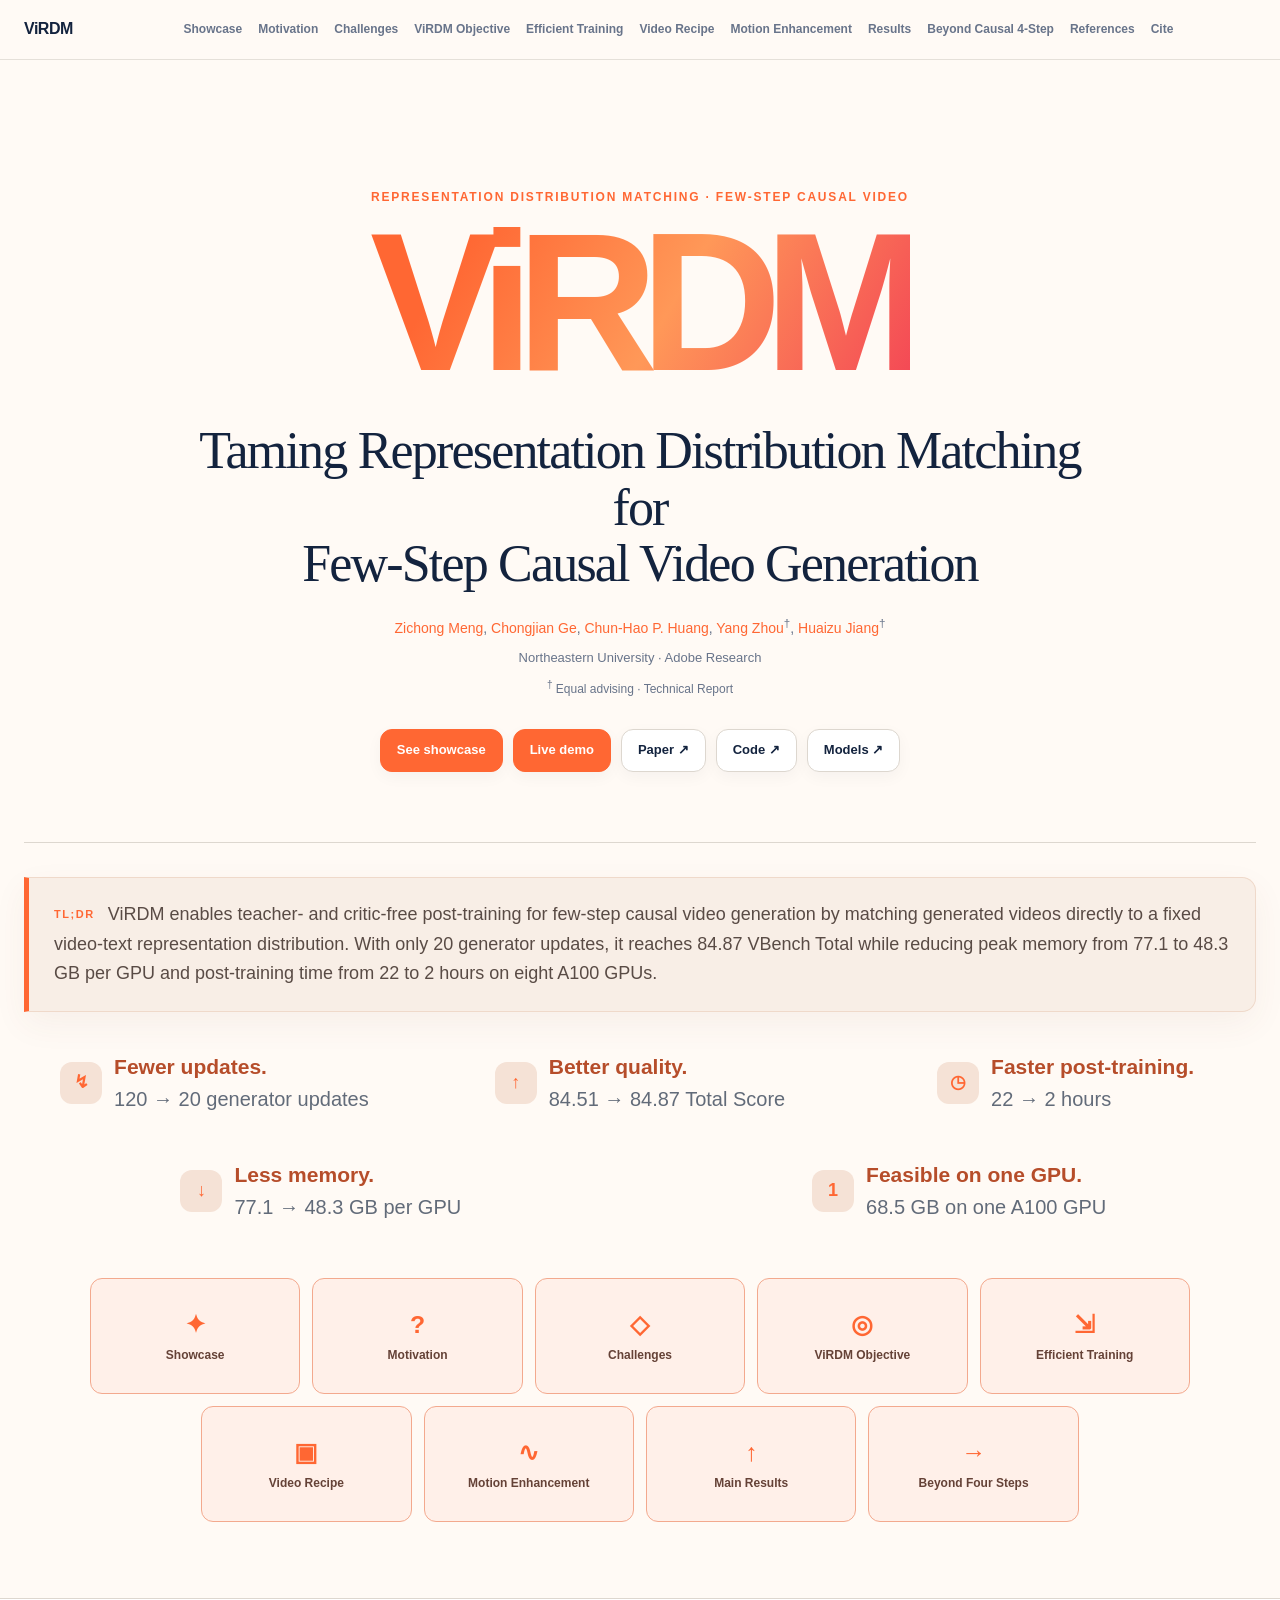
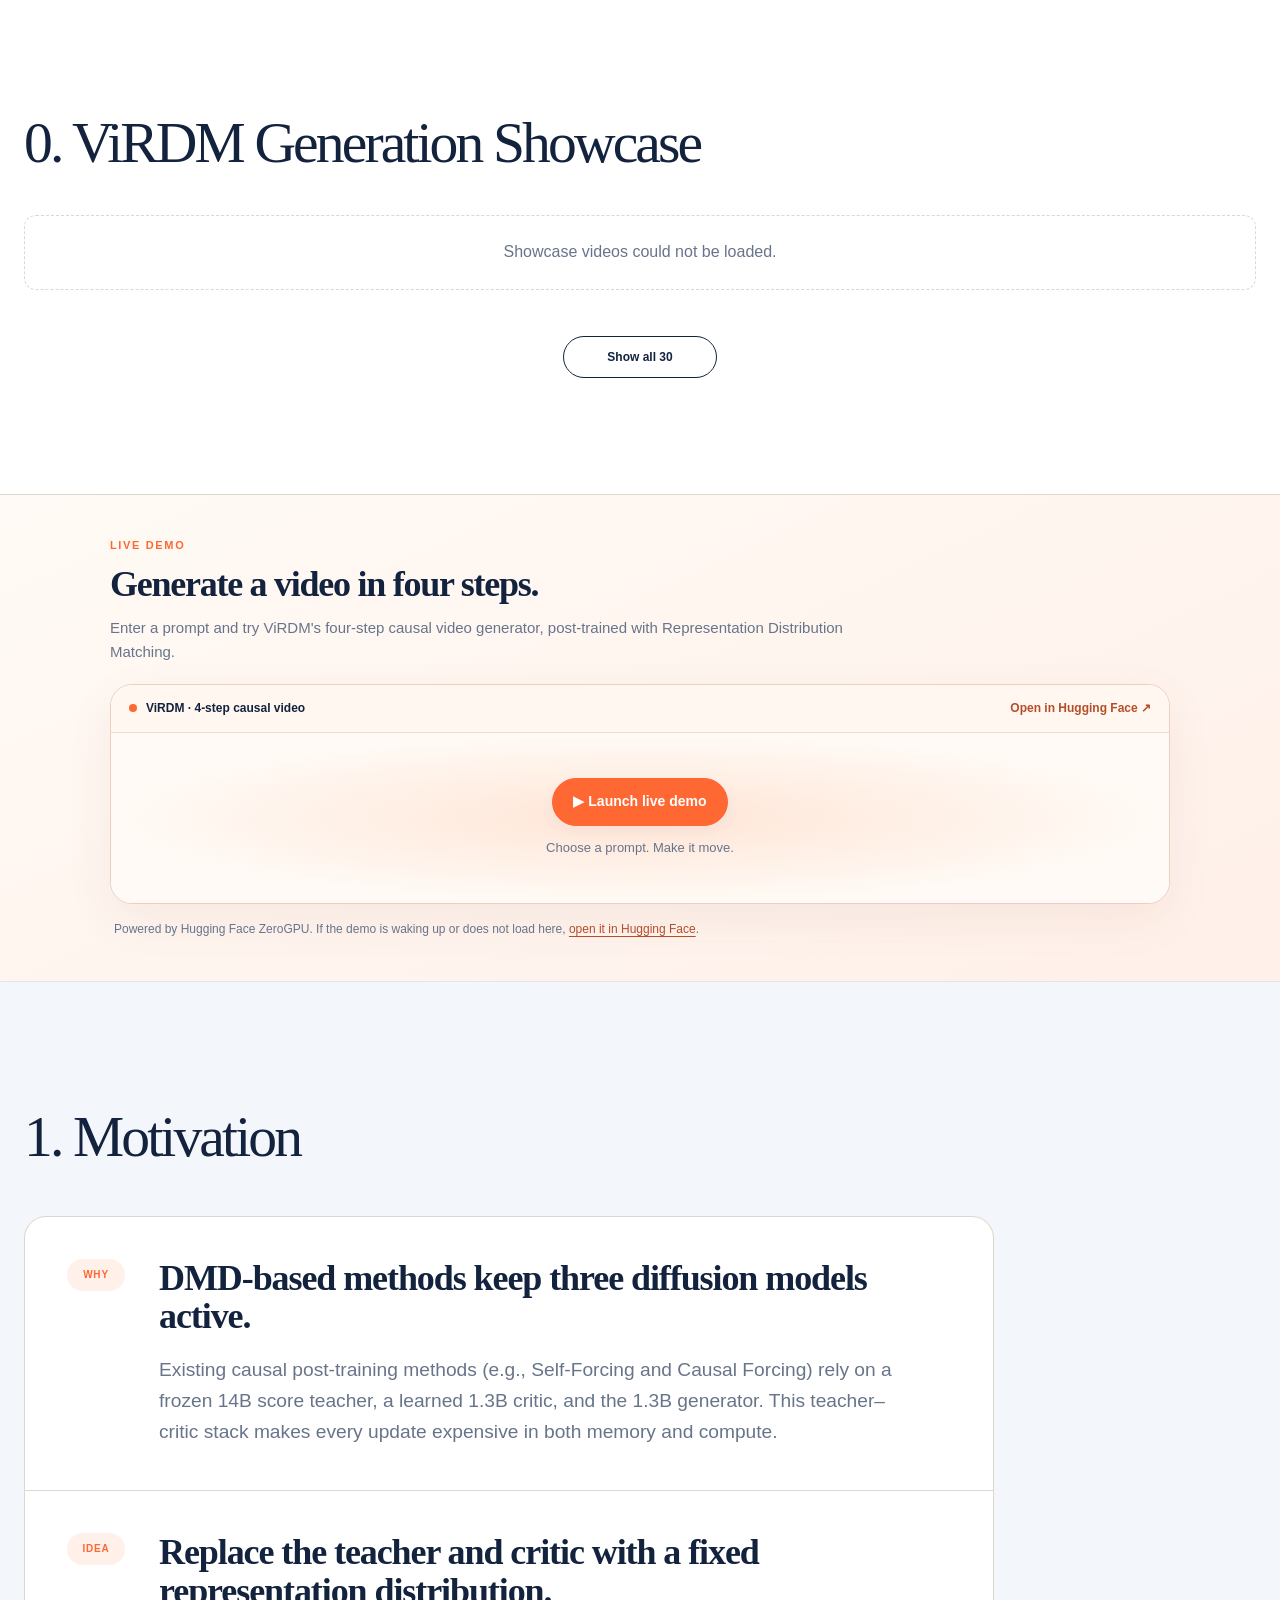
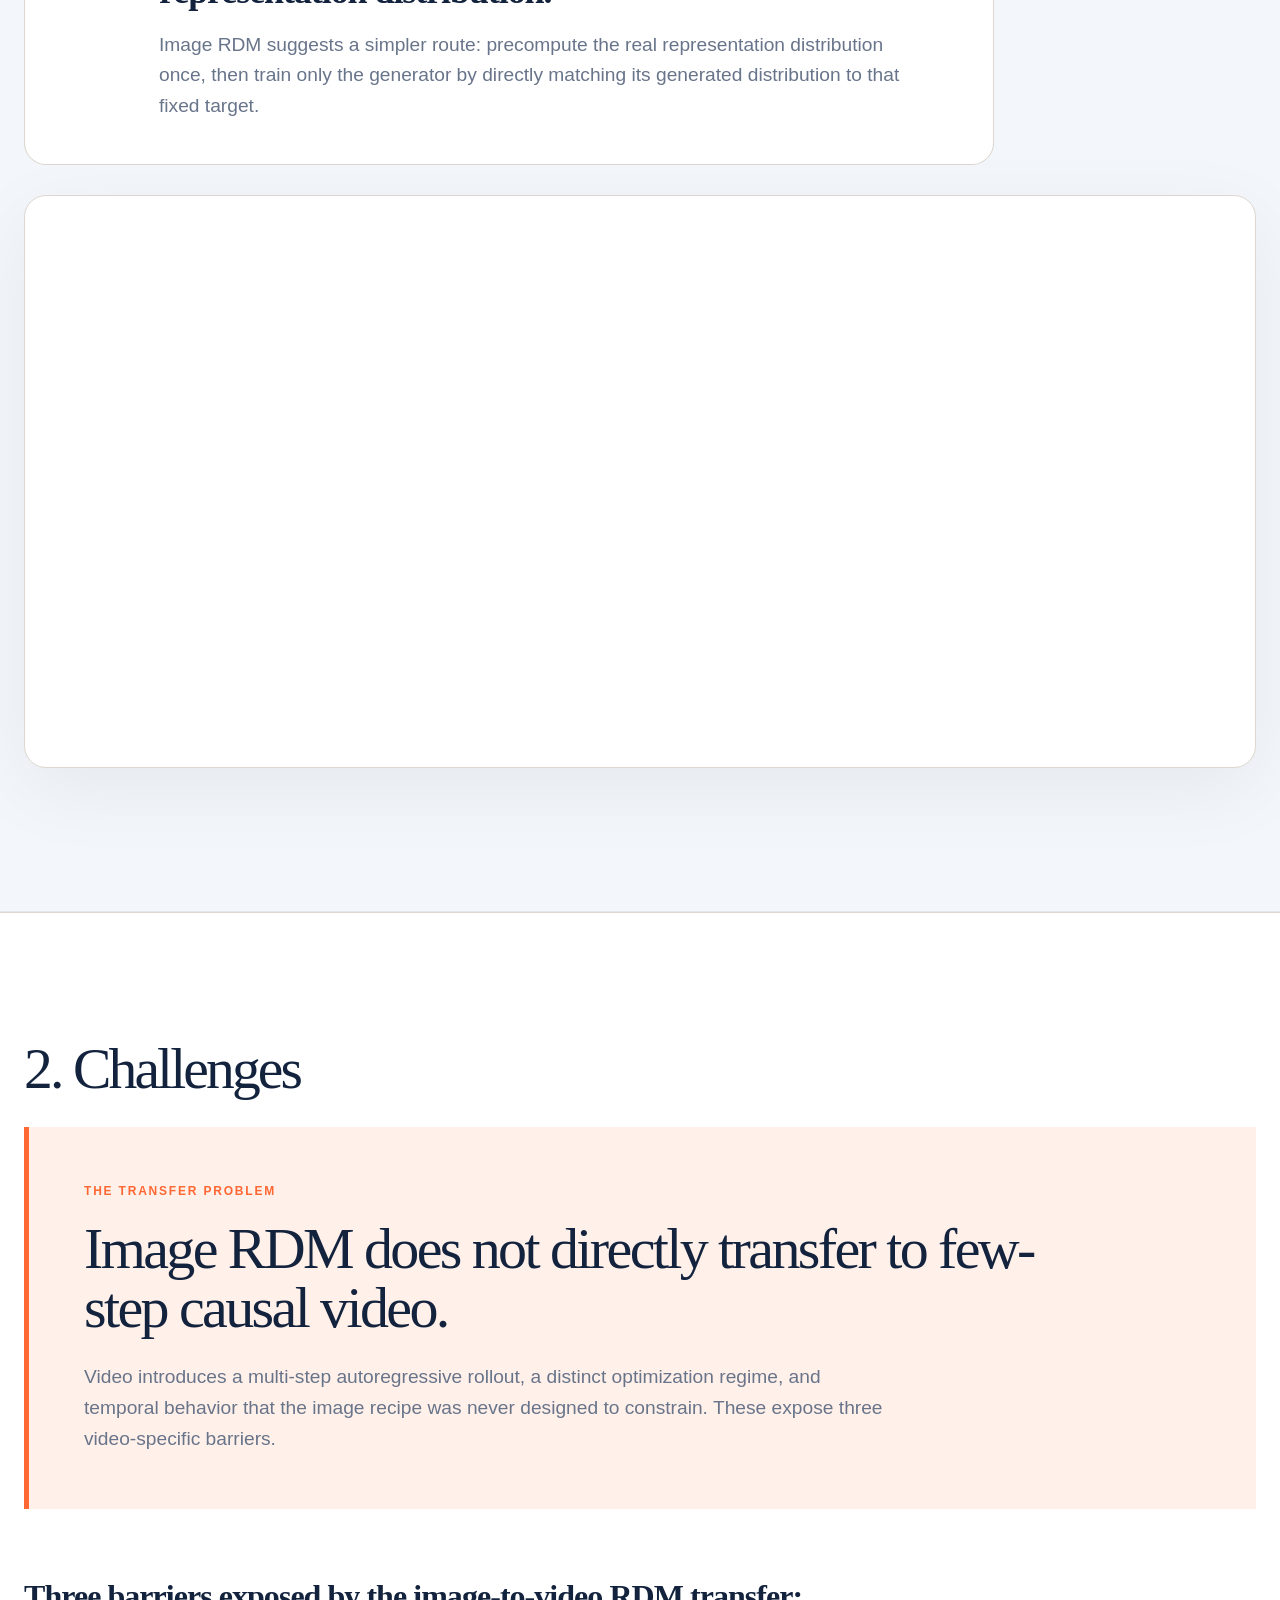
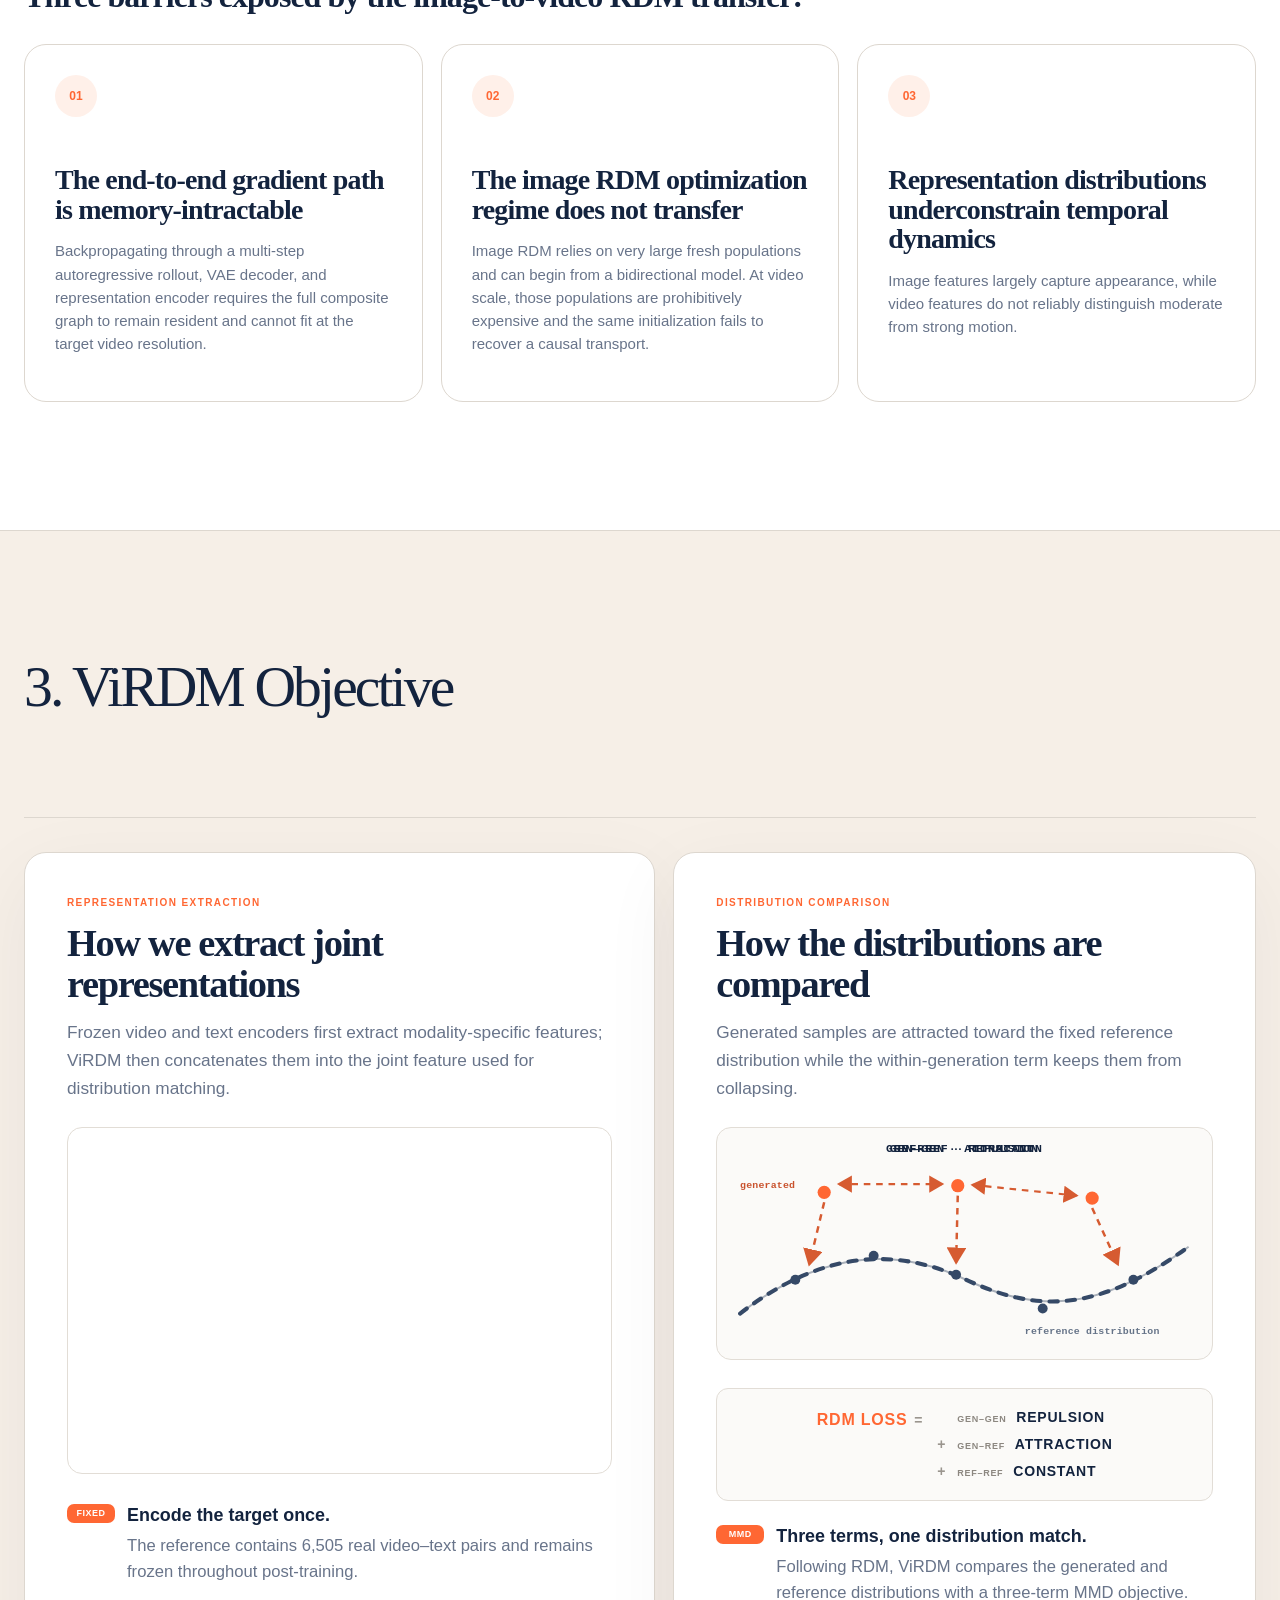
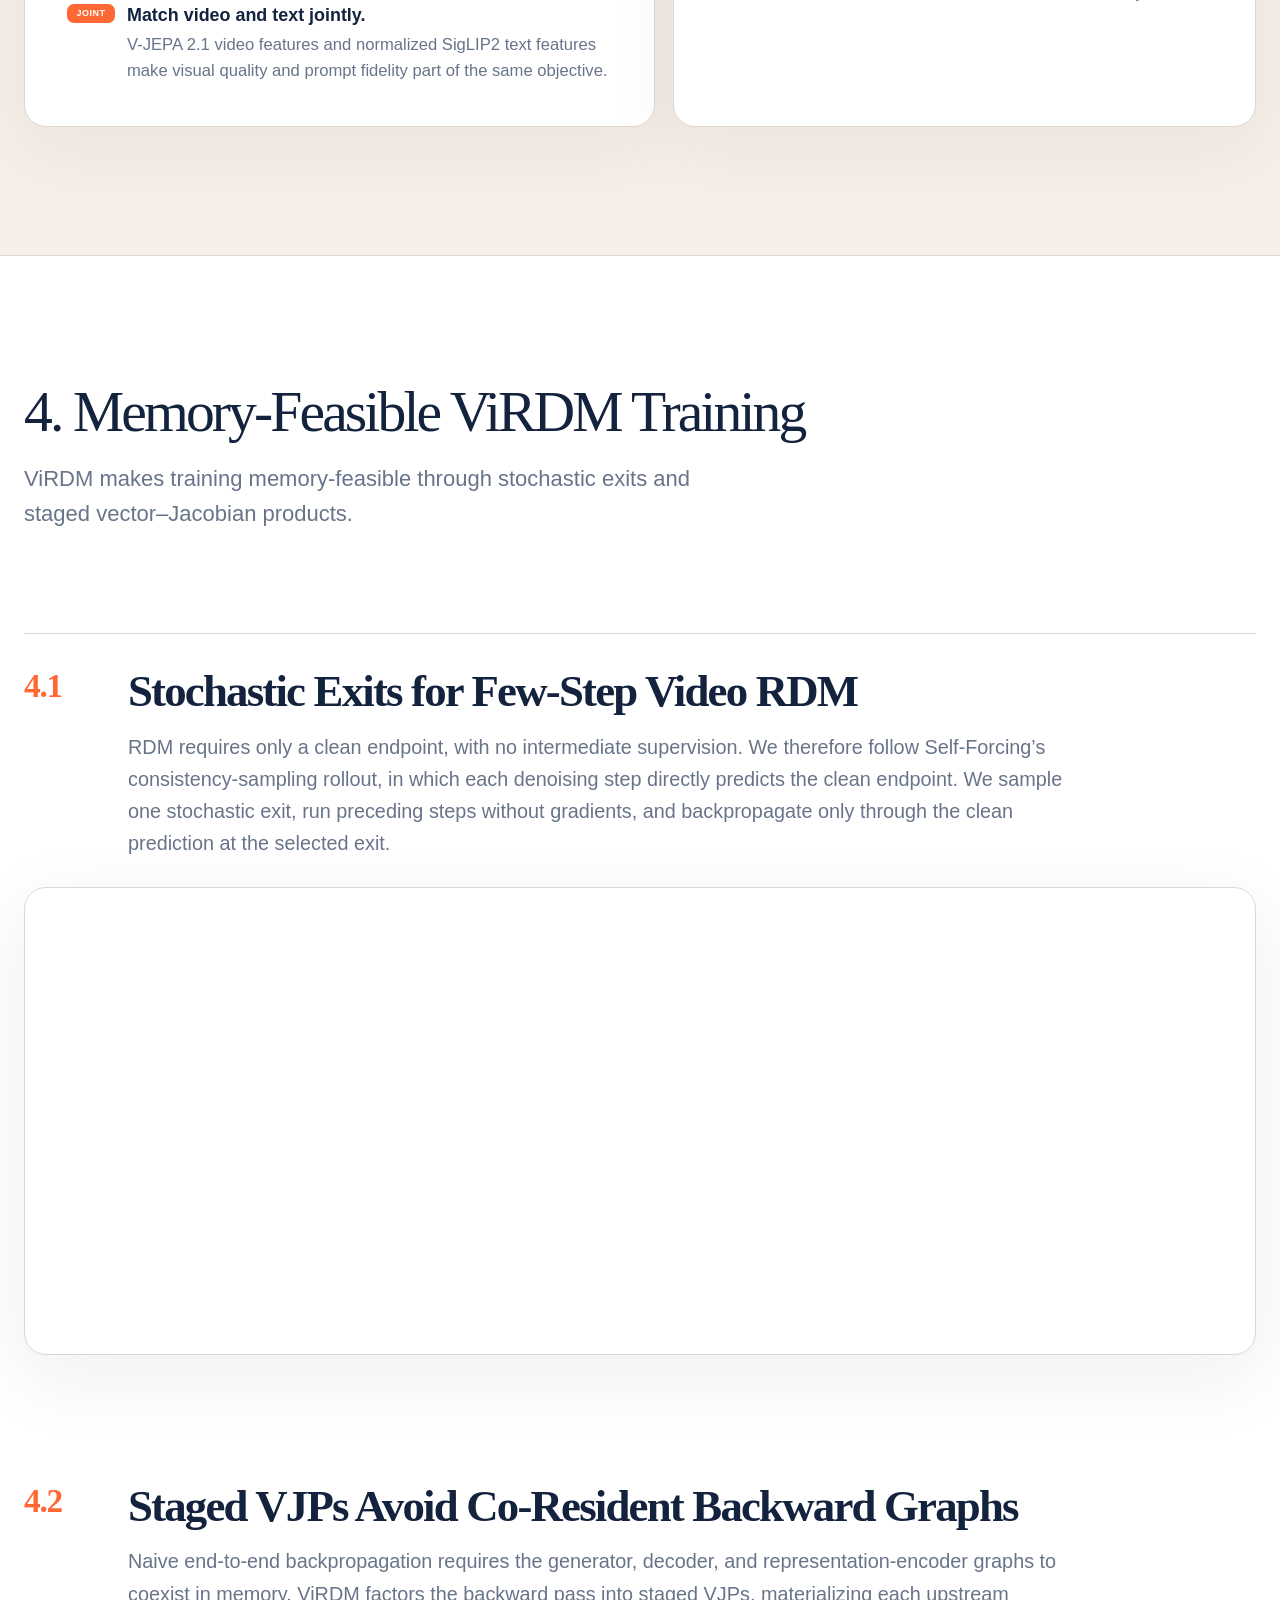
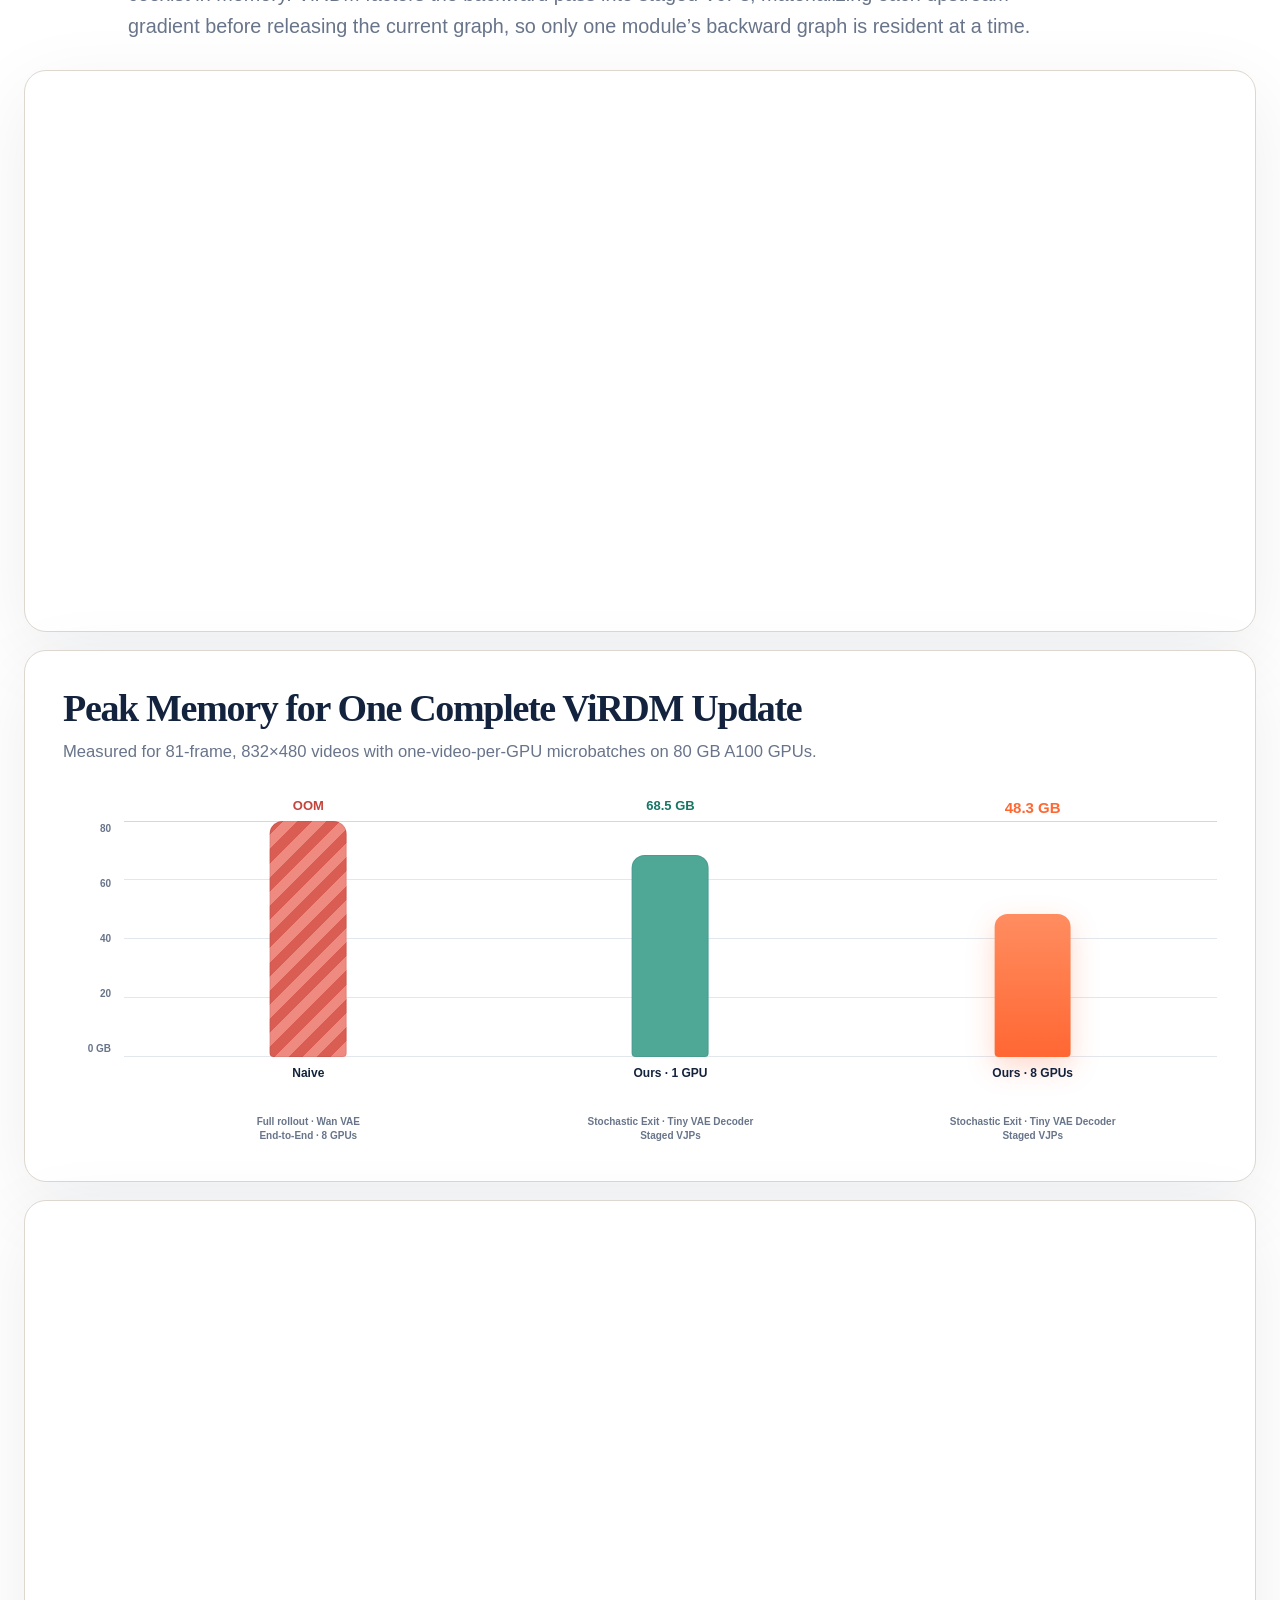
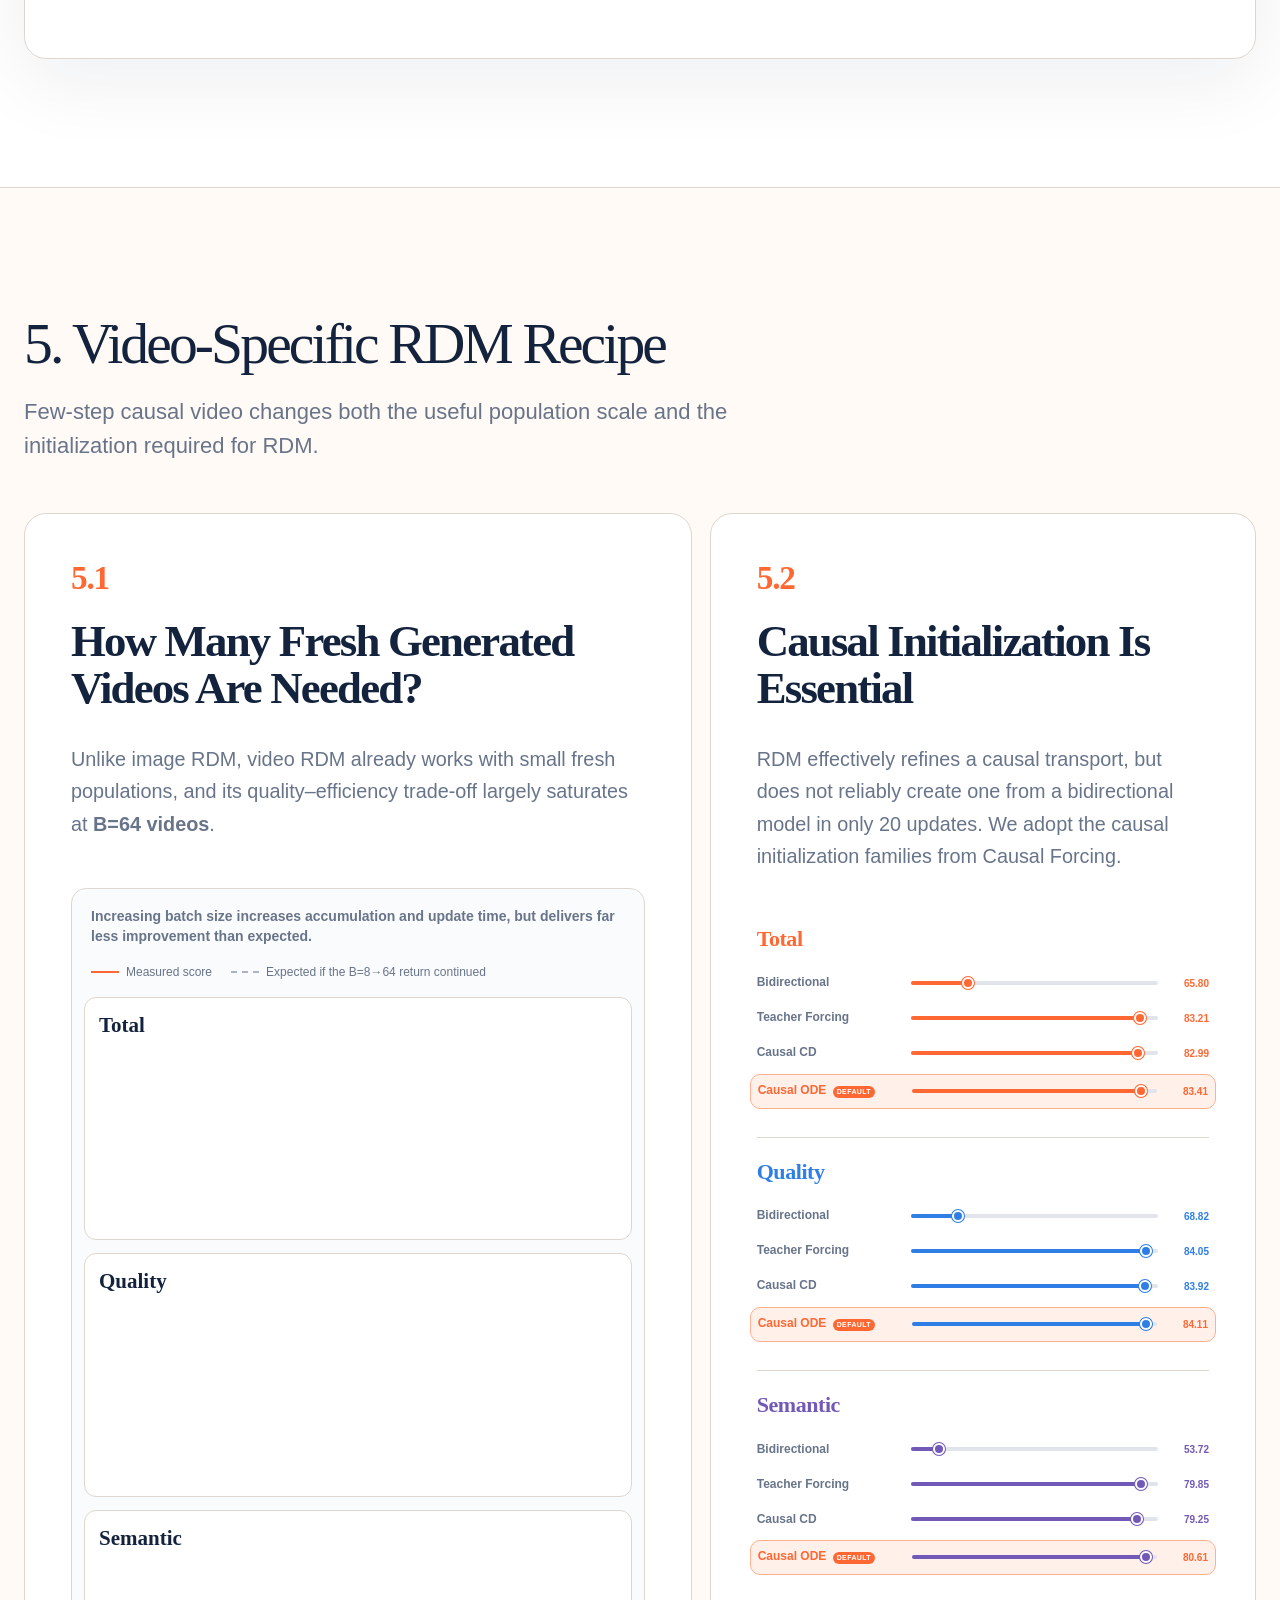
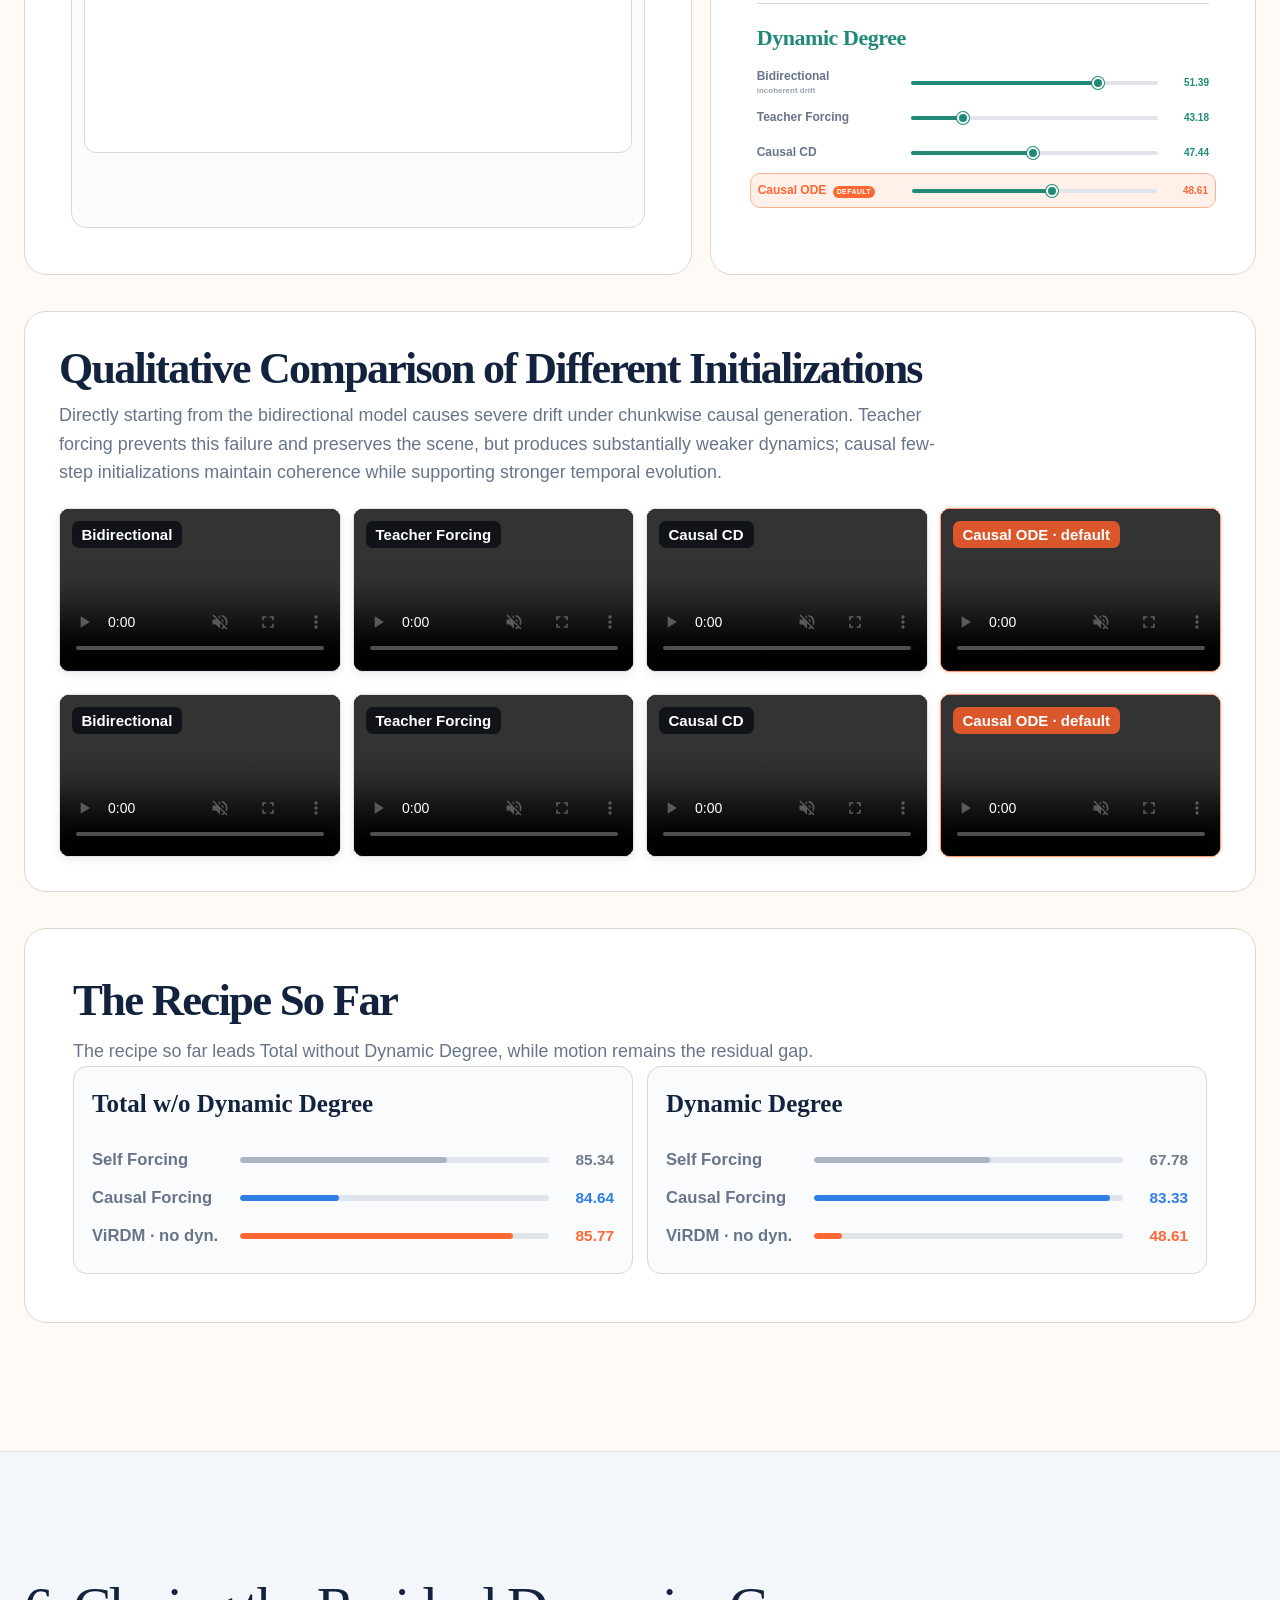
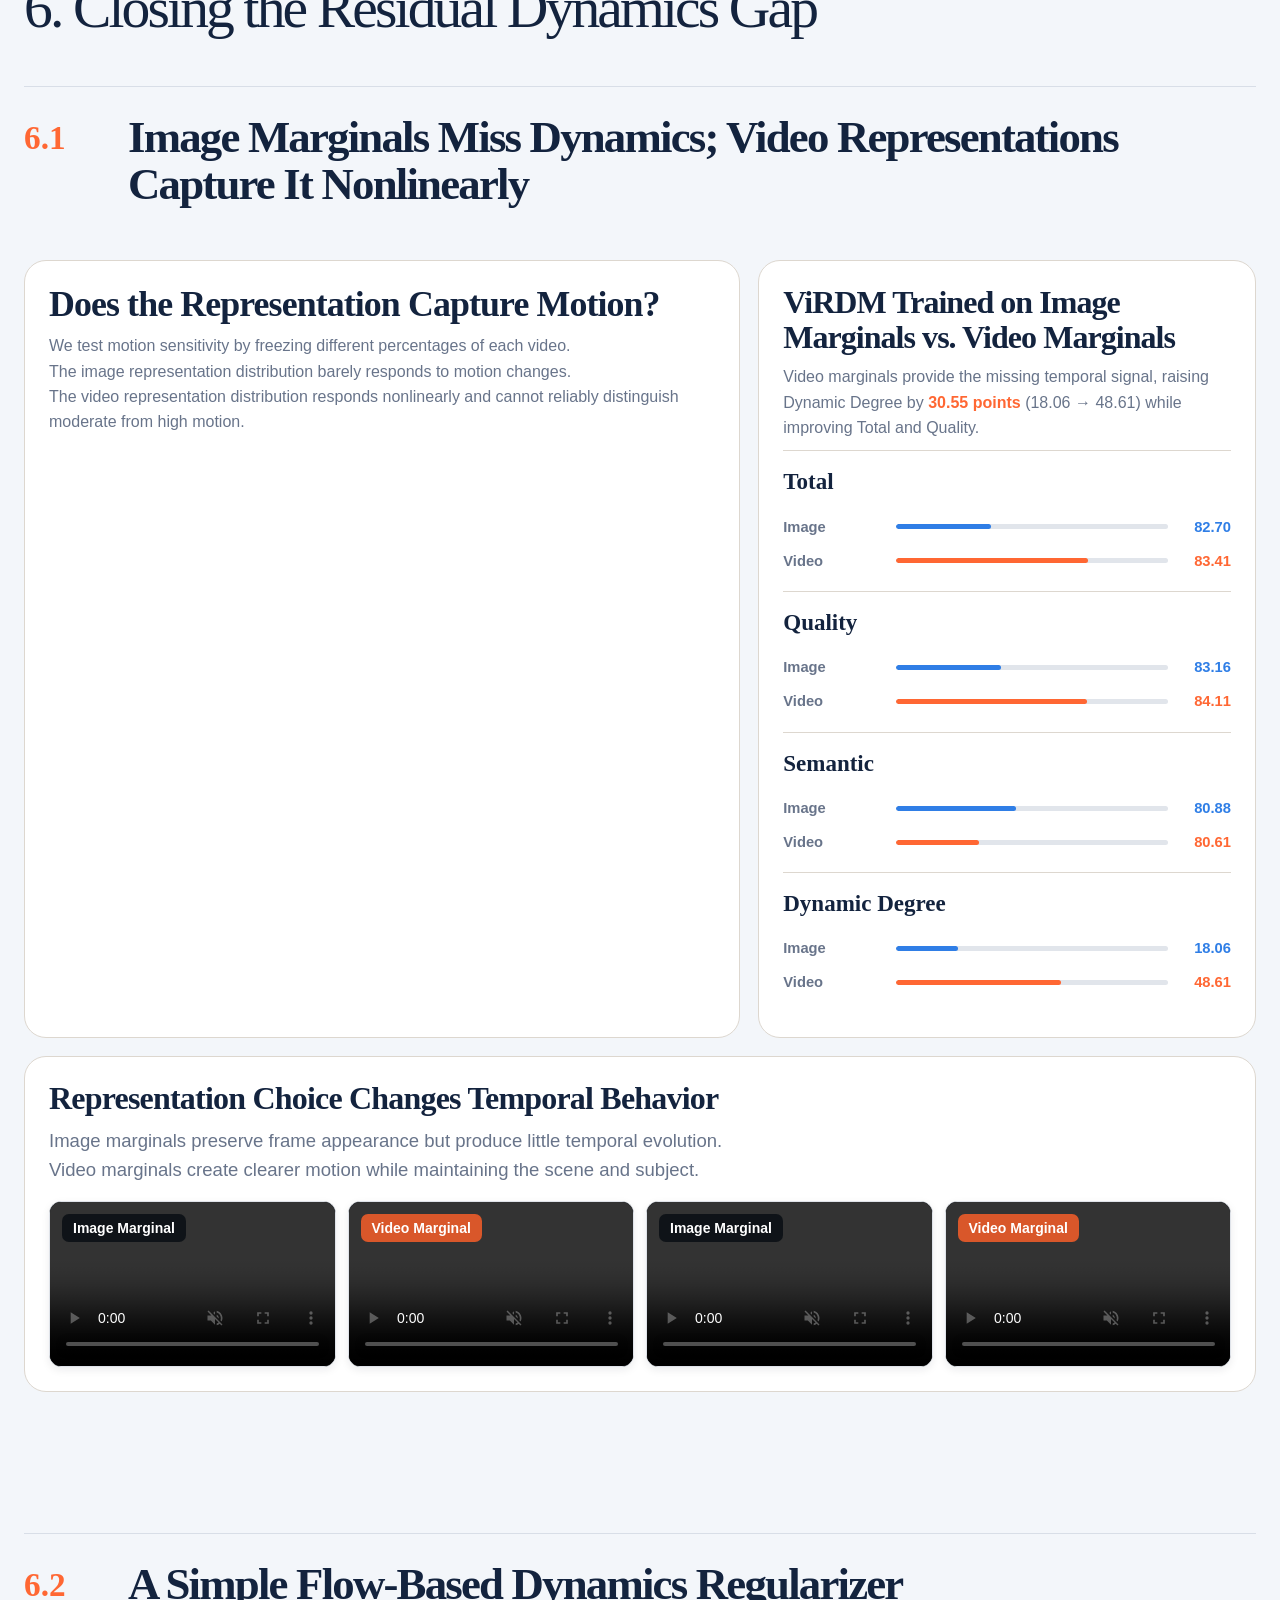
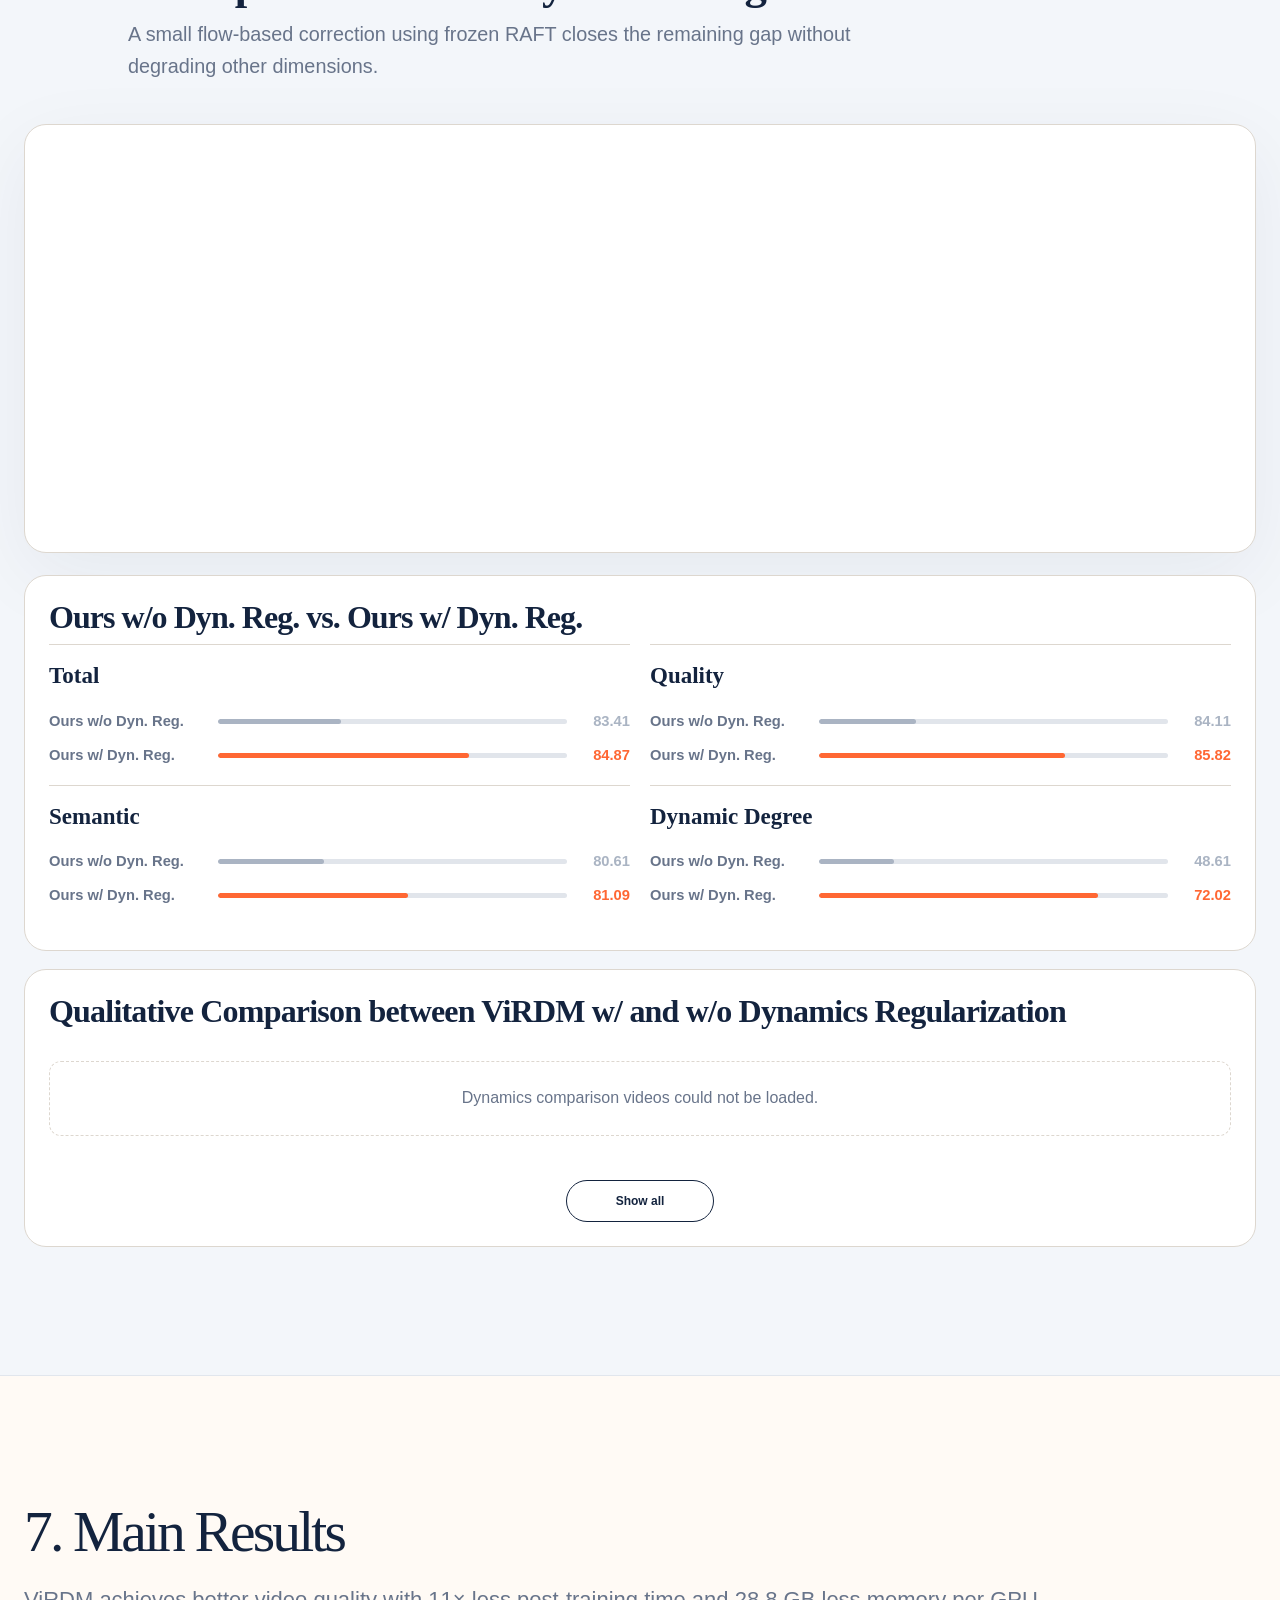
==== commit 8d260f86: "Update index.html" ====
--- a/ViRDM/index.html
+++ b/ViRDM/index.html
@@ -56,7 +56,7 @@
       <p class="authors-note"><sup>&dagger;</sup> Equal advising · Technical Report</p>
       <div class="hero-actions" aria-label="Project links">
         <a class="button button-primary" href="#showcase">See showcase</a>
-        <a class="button" href="#demo">Live demo ↗</a>
+        <a class="button button-primary" href="#demo">Live demo</a>
         <a class="button" href="https://arxiv.org/abs/2609.28923" target="_blank" rel="noreferrer">Paper ↗</a>
         <a class="button" href="https://github.com/neu-vi/ViRDM" target="_blank" rel="noreferrer">Code ↗</a>
         <a class="button" href="https://huggingface.co/cr8br0ze/ViRDM" target="_blank" rel="noreferrer">Models ↗</a>
